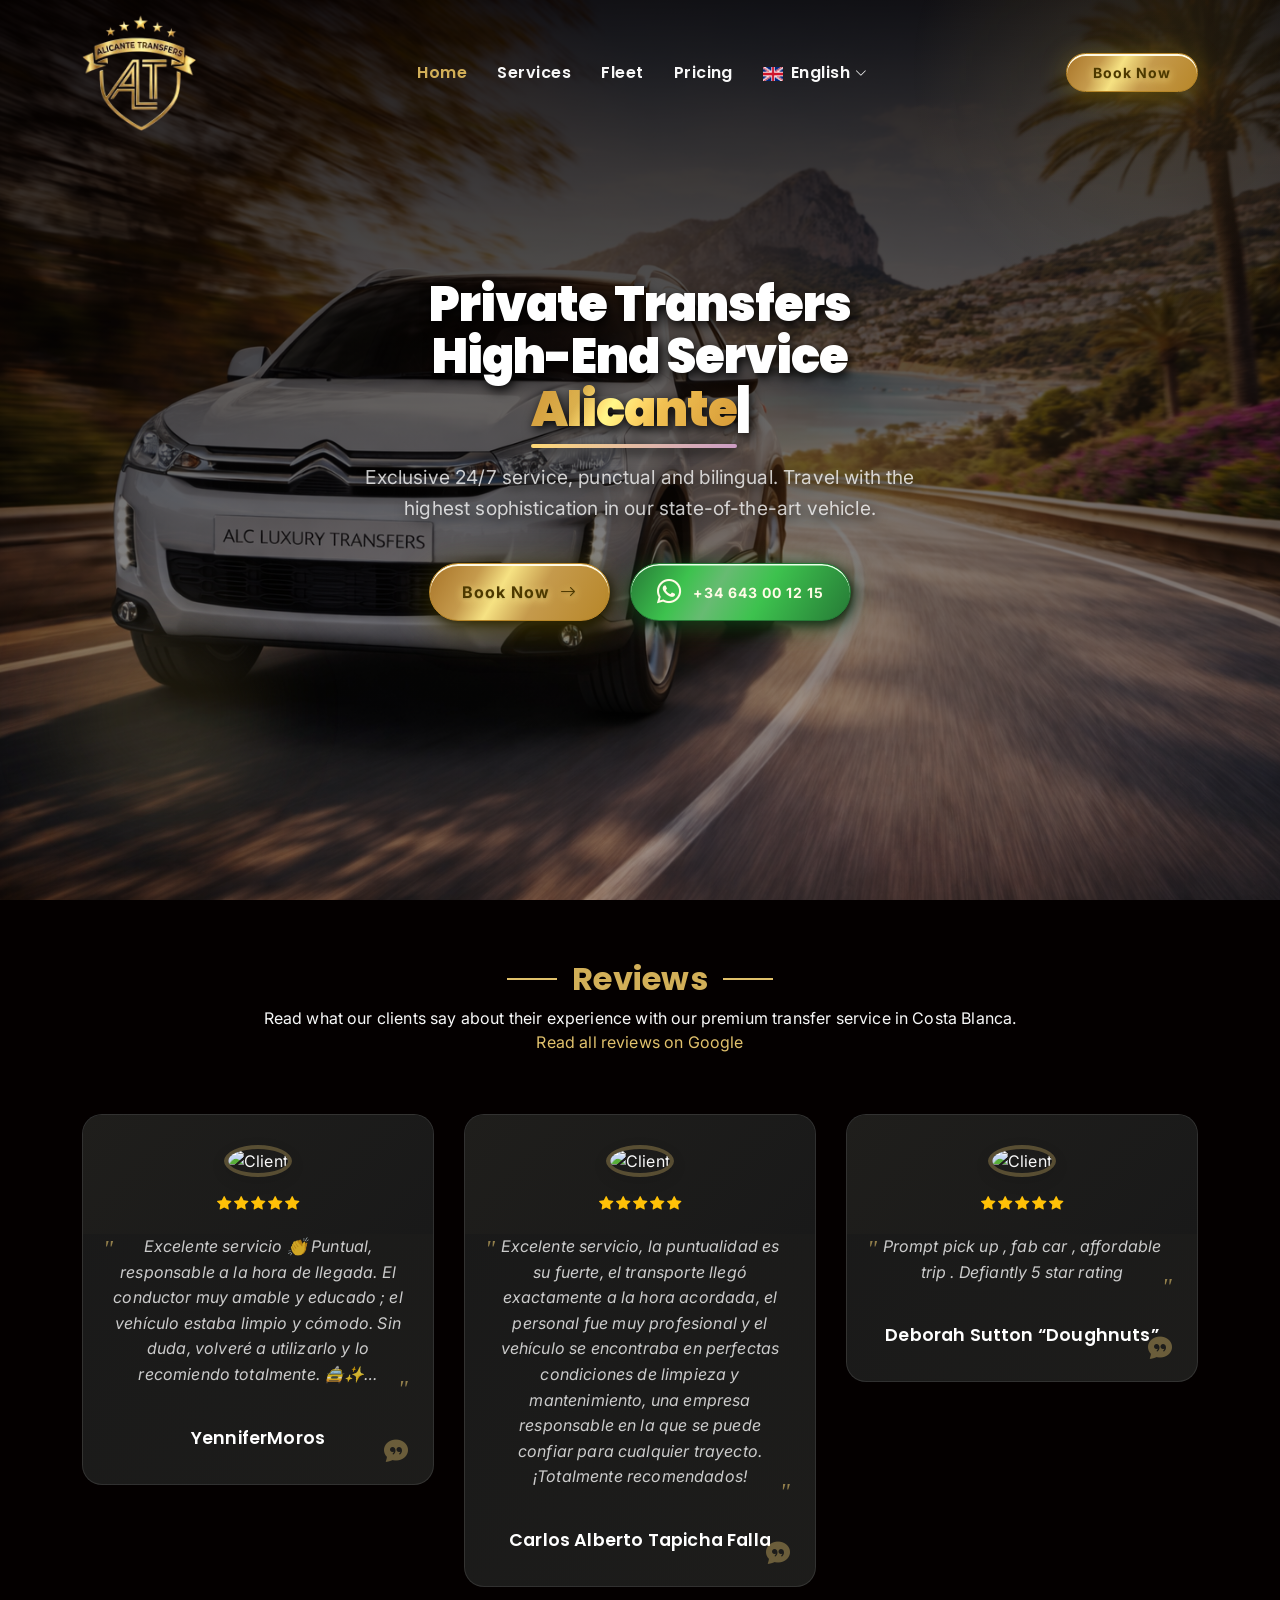
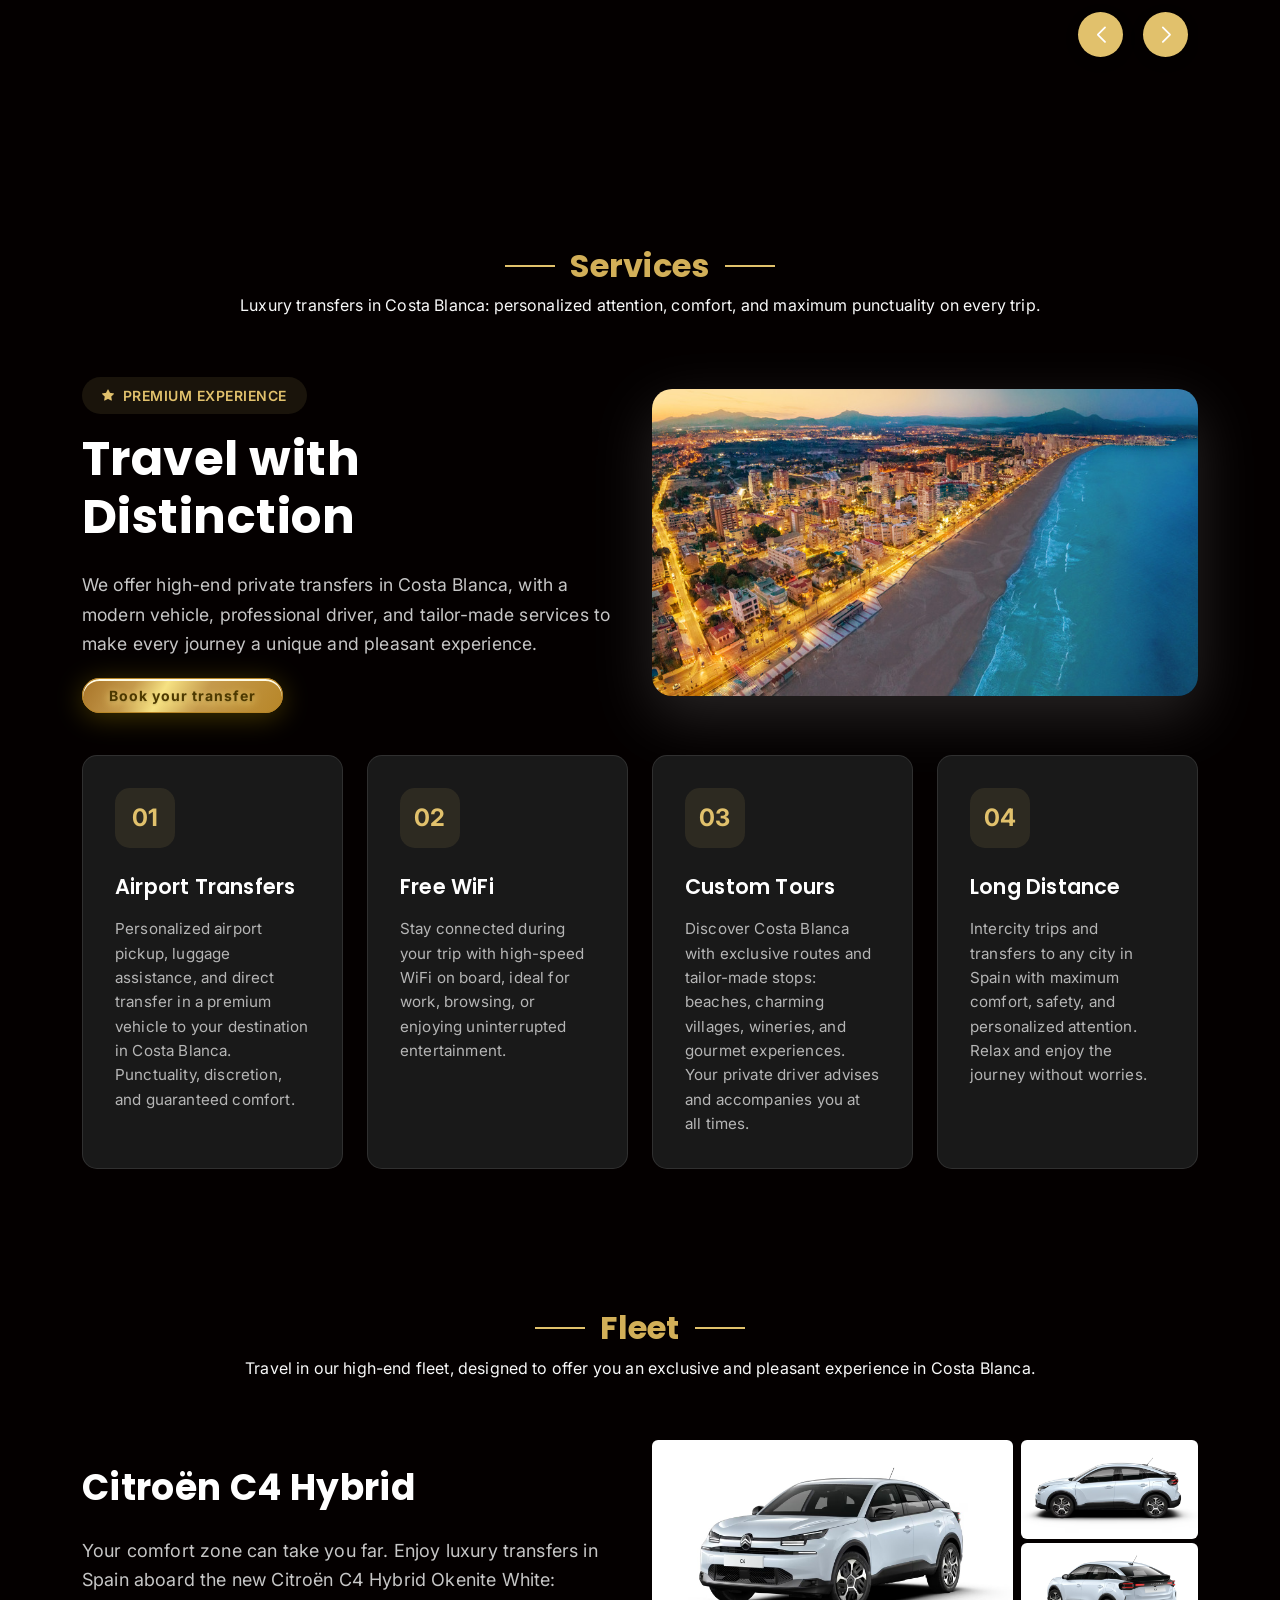
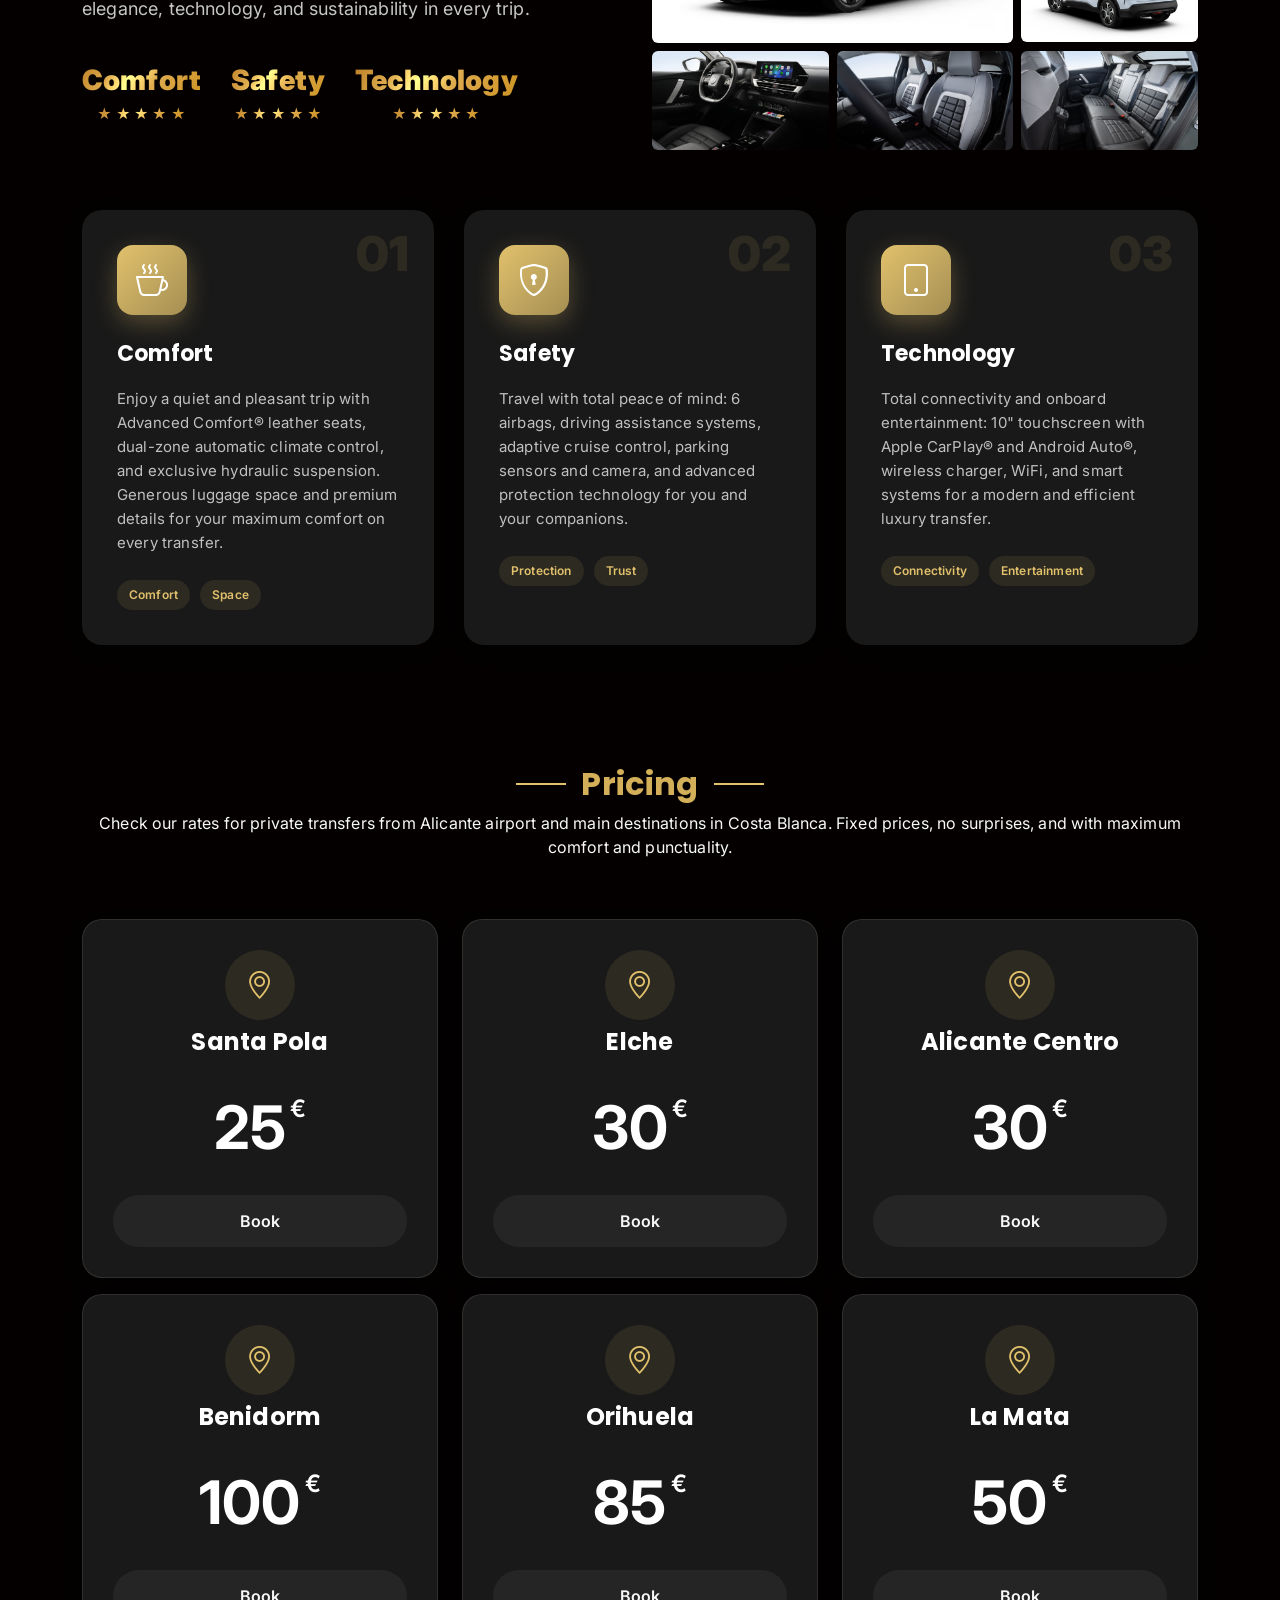
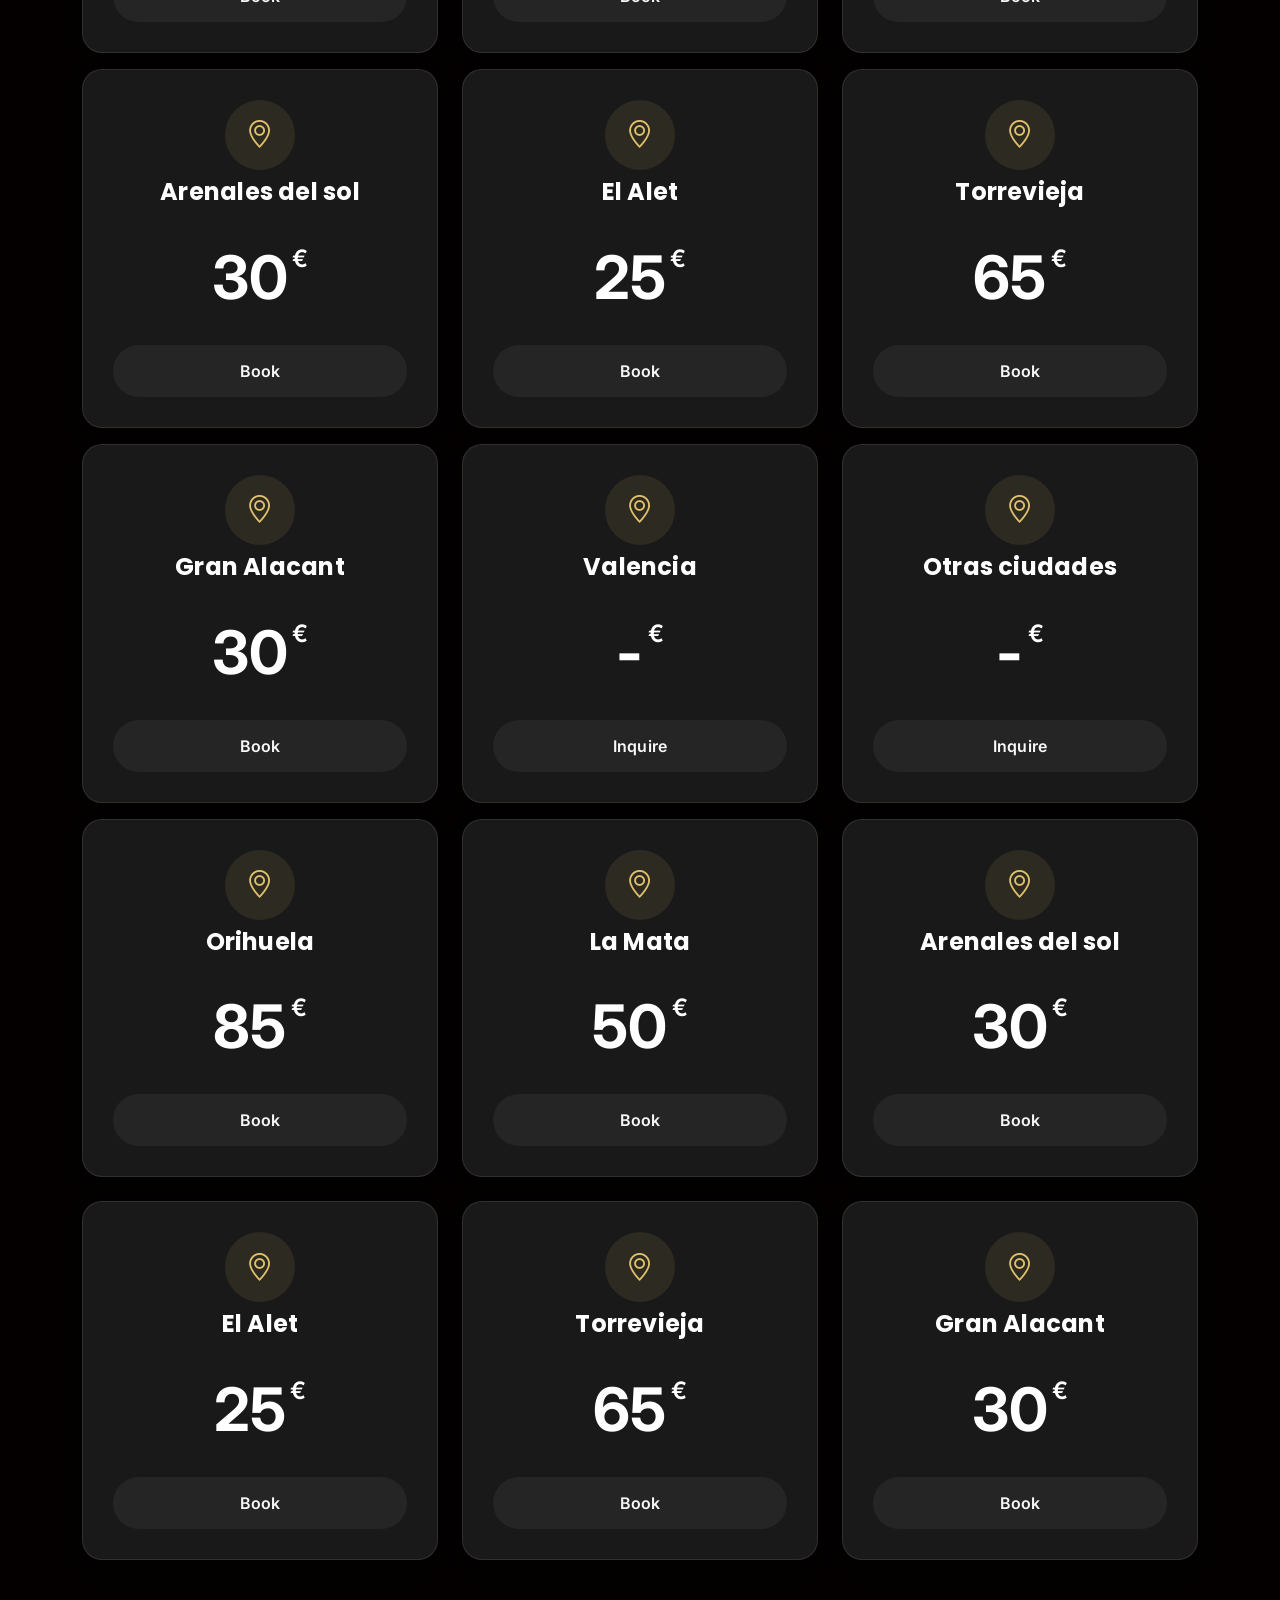
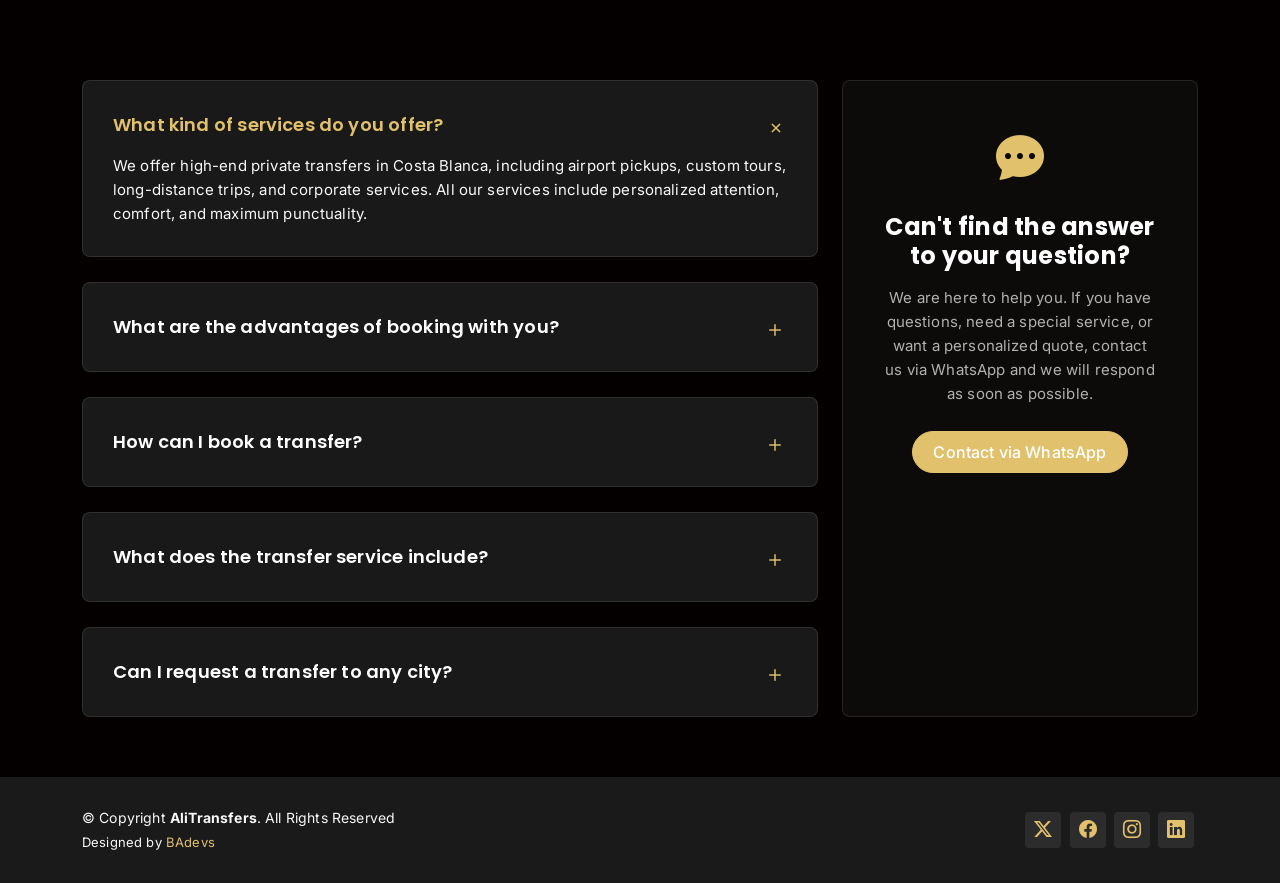
==== index.html @ 72fd7e41 "fix" ====
<!DOCTYPE html>
<html lang="en">

<head>
  <meta charset="utf-8">
  <meta content="width=device-width, initial-scale=1.0" name="viewport">
  <title>Private Transfers Costa Blanca | Alicante, Elche, Benidorm & Valencia | AliTransfers</title>
  <meta name="description" content="Private luxury transfers in Costa Blanca, Alicante, Elche, Benidorm & Valencia. Exclusive 24/7 service, professional driver, modern vehicle, personalized attention, punctuality and comfort. Book your premium transfer with AliTransfers.">

  <!-- Open Graph Meta Tags -->
  <meta property="og:title" content="Private Transfers Costa Blanca | Alicante, Elche, Benidorm & Valencia | AliTransfers">
  <meta property="og:description" content="Private luxury transfers in Costa Blanca, Alicante, Elche, Benidorm & Valencia. Exclusive 24/7 service, professional driver, modern vehicle, personalized attention, punctuality and comfort. Book your premium transfer with AliTransfers.">
  <meta property="og:type" content="website">
  <meta property="og:url" content="https://alitransfers.com/">
  <meta property="og:image" content="https://alitransfers.com/assets/img/misc/alicante-transfers5.png">
  <meta property="og:site_name" content="AliTransfers">
  <meta name="twitter:card" content="summary_large_image">
  <meta name="twitter:title" content="Private Transfers Costa Blanca | Alicante, Elche, Benidorm & Valencia | AliTransfers">
  <meta name="twitter:description" content="Private luxury transfers in Costa Blanca, Alicante, Elche, Benidorm & Valencia. Exclusive 24/7 service, professional driver, modern vehicle, personalized attention, punctuality and comfort. Book your premium transfer with AliTransfers.">
  <meta name="twitter:image" content="https://alitransfers.com/assets/img/misc/alicante-transfers5.png">

  <link rel="canonical" href="https://alitransfers.com/">
  <link rel="alternate" href="https://alitransfers.com/" hreflang="en">
  <link rel="alternate" href="https://alitransfers.com/es/" hreflang="es">
  <link rel="alternate" href="https://alitransfers.com/" hreflang="x-default">
  <meta name="robots" content="index, follow">
  <!-- Google Tag Manager -->

  <!-- LocalBusiness Structured Data -->
  <script type="application/ld+json">
  {
    "@context": "https://schema.org",
    "@type": "LocalBusiness",
    "name": "AliTransfers",
    "image": "https://alitransfers.com/assets/img/misc/alicante-transfers5.png",
    "@id": "https://alitransfers.com/",
    "url": "https://alitransfers.com/",
    "telephone": "+34 643 00 12 15",
    "address": {
      "@type": "PostalAddress",
      "addressLocality": "Alicante",
      "addressRegion": "Alicante",
      "addressCountry": "ES"
    },
    "areaServed": ["Alicante", "Elche", "Benidorm", "Valencia", "Santa Pola", "Costa Blanca"],
    "description": "Private luxury transfers in Costa Blanca, Alicante, Elche, Benidorm & Valencia. Exclusive 24/7 service, professional driver, modern vehicle, personalized attention, punctuality and comfort.",
    "priceRange": "€€",
    "contactPoint": {
      "@type": "ContactPoint",
      "telephone": "+34 643 00 12 15",
      "contactType": "customer service",
      "availableLanguage": ["English", "Spanish"]
    }
  }
  </script>
  <!-- Review/Testimonial Structured Data -->
  <script type="application/ld+json">
  {
    "@context": "https://schema.org",
    "@type": "Product",
    "name": "AliTransfers - Private Transfers Costa Blanca",
    "image": "https://alitransfers.com/assets/img/misc/alicante-transfers5.png",
    "aggregateRating": {
      "@type": "AggregateRating",
      "ratingValue": "5",
      "reviewCount": "5"
    },
    "review": [
      {
        "@type": "Review",
        "author": { "@type": "Person", "name": "YenniferMoros" },
        "reviewRating": { "@type": "Rating", "ratingValue": "5", "bestRating": "5" },
        "reviewBody": "Excellent service 👏 Punctual, responsible at the time of arrival. The driver was very kind and polite; the vehicle was clean and comfortable. I will definitely use it again and totally recommend it. 🚖✨…"
      },
      {
        "@type": "Review",
        "author": { "@type": "Person", "name": "Carlos Alberto Tapicha Falla" },
        "reviewRating": { "@type": "Rating", "ratingValue": "5", "bestRating": "5" },
        "reviewBody": "Excellent service, punctuality is their strength, the transport arrived exactly at the agreed time, the staff was very professional and the vehicle was in perfect condition, a responsible company you can trust for any journey. Totally recommended!"
      },
      {
        "@type": "Review",
        "author": { "@type": "Person", "name": "Deborah Sutton “Doughnuts”" },
        "reviewRating": { "@type": "Rating", "ratingValue": "5", "bestRating": "5" },
        "reviewBody": "Prompt pick up, fab car, affordable trip. Definitely 5 star rating."
      },
      {
        "@type": "Review",
        "author": { "@type": "Person", "name": "Micaela" },
        "reviewRating": { "@type": "Rating", "ratingValue": "5", "bestRating": "5" },
        "reviewBody": "I always call him for all my trips because he is a professional driver, punctual, safe, flexible, easy to book and has a new and always clean car."
      },
      {
        "@type": "Review",
        "author": { "@type": "Person", "name": "Carlos Enrique León Soto" },
        "reviewRating": { "@type": "Rating", "ratingValue": "5", "bestRating": "5" },
        "reviewBody": "Service is amazing, the drivers are very kind and they follow the traffic rules to the point. The vehicles are very nice, clean and modern."
      }
    ]
  }
  </script>
  <script>(function(w,d,s,l,i){w[l]=w[l]||[];w[l].push({'gtm.start':
  new Date().getTime(),event:'gtm.js'});var f=d.getElementsByTagName(s)[0],
  j=d.createElement(s),dl=l!='dataLayer'?'&l='+l:'';j.async=true;j.src=
  'https://www.googletagmanager.com/gtm.js?id='+i+dl;f.parentNode.insertBefore(j,f);
  })(window,document,'script','dataLayer','GTM-KZGMG6LC');</script>
  <!-- End Google Tag Manager -->

  <!-- Favicons -->
  <link href="assets/img/favicon.png" rel="icon">
  <link href="assets/img/apple-touch-icon.png" rel="apple-touch-icon">

  <!-- Fonts -->
  <link href="https://fonts.googleapis.com" rel="preconnect">
  <link href="https://fonts.gstatic.com" rel="preconnect" crossorigin>
  <link href="https://fonts.googleapis.com/css2?family=Inter:wght@400;700&family=Poppins:wght@500;700&display=swap" rel="stylesheet">

  <!-- Vendor CSS Files -->
  <link href="assets/vendor/bootstrap/css/bootstrap.min.css" rel="stylesheet">
  <link href="assets/vendor/bootstrap-icons/bootstrap-icons.css" rel="stylesheet">
  <link href="assets/vendor/aos/aos.css" rel="stylesheet">
  <link href="assets/vendor/glightbox/css/glightbox.min.css" rel="stylesheet">
  <link href="assets/vendor/swiper/swiper-bundle.min.css" rel="stylesheet">

  <!-- Main CSS File -->
  <link href="assets/css/main.css" rel="stylesheet">

  <!-- Icons -->
  <link rel="stylesheet" href="https://cdnjs.cloudflare.com/ajax/libs/font-awesome/6.0.0/css/all.min.css">

</head>

<body class="index-page" role="document">
  <!-- Google Tag Manager (noscript) -->
  <noscript><iframe src="https://www.googletagmanager.com/ns.html?id=GTM-KZGMG6LC"
  height="0" width="0" style="display:none;visibility:hidden"></iframe></noscript>
  <!-- End Google Tag Manager (noscript) -->

  <header id="header" class="header d-flex align-items-center fixed-top" role="banner">
    <div class="container position-relative d-flex align-items-center justify-content-between">

      <a href="." class="logo d-flex align-items-centme-auto me-xl-0">
        <img src="assets/img/misc/alicante-transfers5.png" alt="AliTransfers - Private Transfers Costa Blanca, Alicante, Elche, Benidorm, Valencia" loading="lazy">
      </a>

      <nav id="navmenu" class="navmenu" role="navigation" aria-label="Main menu">
        <ul>
          <li><a href="#hero" class="active">Home</a></li>
          <li><a href="#services">Services</a></li>
          <li><a href="#features">Fleet</a></li>
          <li><a href="#pricing">Pricing</a></li>
          <li class="dropdown lang-dropdown">
            <a href="#" id="selected-lang"><span class="lang-flag"><img src="assets/img/misc/flag-uk.png" alt="English" style="width:20px;height:14px;margin-right:8px;vertical-align:middle;"></span> <span class="lang-label">English</span> <i class="bi bi-chevron-down toggle-dropdown"></i></a>
            <ul>
              <li><a href="." class="lang-option active" data-lang="en" data-flag="assets/img/misc/flag-uk.png" data-label="English"><img src="assets/img/misc/flag-uk.png" alt="English" style="width:20px;height:14px;margin-right:8px;vertical-align:middle;"> English</a></li>
              <li><a href="/es/" class="lang-option" data-lang="es" data-flag="assets/img/misc/flag-es.png" data-label="Español"><img src="assets/img/misc/flag-es.png" alt="Español" style="width:20px;height:14px;margin-right:8px;vertical-align:middle;"> Español</a></li>
            </ul>
          </li>
        </ul>
        <i class="mobile-nav-toggle d-xl-none bi bi-list"></i>
      </nav>

      <a class="btn-getstarted" href="https://wa.me/+34643001215?text=Hello,%20I%20would%20like%20to%20book.">Book Now</a>

    </div>
  </header>

  <main class="main" role="main">
    <!-- Hero Section -->
    <section id="hero" class="hero section" aria-labelledby="hero-title">
      <div class="container">
        <div class="hero-wrapper">
          <div class="hero-main-content text-center">
            <h1 id="hero-title" class="hero-title" data-aos="zoom-in" data-aos-delay="200">
              Private Transfers<br>
              High-End Service<br>
              <span class="typed" data-typed-items="Alicante,Santa Pola,Elche,Benidorm,Valencia"></span>
            </h1>
            <p class="hero-description" data-aos="fade-up" data-aos-delay="300">
              Exclusive 24/7 service, punctual and bilingual. Travel with the highest sophistication in our state-of-the-art vehicle.
            </p>
            <div class="hero-actions" data-aos="fade-up" data-aos-delay="400">
              <a href="https://wa.me/+34643001215?text=Hello,%20I%20would%20like%20to%20book." class="action-btn primary">
                <span>Book Now</span>
                <i class="bi bi-arrow-right"></i>
              </a>
                <a class="action-btn secondary wp" href="https://wa.me/+34643001215?text=Hello,%20I%20would%20like%20to%20book."
                 itemscope itemtype="https://schema.org/ContactPoint" itemprop="contactPoint">
                  <i class="fab fa-whatsapp fa-2x"></i>
                  <span itemprop="telephone">+34 643 00 12 15</span>
                  <meta itemprop="contactType" content="customer service">
                  <meta itemprop="availableLanguage" content="English">
                </a>
            </div>
          </div>
        </div>
      </div>
    </section><!-- /Hero Section -->

    <!-- Testimonials Section -->
    <section id="testimonials" class="testimonials section" aria-labelledby="testimonials-title">

      <!-- Section Title -->
      <div class="container section-title" data-aos="fade-up">
        <h2 id="testimonials-title">Reviews</h2>
        <p>Read what our clients say about their experience with our premium transfer service in Costa Blanca.</p>
        <p><a href="https://www.google.com/maps/place/ALIcante+TRANSFERS!/@38.1968574,-0.5640662,17.25z/data=!4m14!1m5!8m4!1e1!2s102187896472333860651!3m1!1e1!3m7!1s0xd624d9bdac49023:0x2ca1e782d1ad9293!8m2!3d38.1965614!4d-0.5612438!9m1!1b1!16s%2Fg%2F11nbyw3ntl?hl=en&entry=ttu&g_ep=EgoyMDI2MDQwOC4wIKXMDSoASAFQAw%3D%3D" target="_blank" rel="noopener">Read all reviews on Google</a></p>
      </div><!-- End Section Title -->

      <div class="container" data-aos="fade-up" data-aos-delay="100">

        <div class="testimonial-slider swiper init-swiper">
          <script type="application/json" class="swiper-config">
            {
              "loop": true,
              "speed": 600,
              "autoplay": {
                "delay": 4000
              },
              "slidesPerView": 1,
              "spaceBetween": 30,
              "navigation": {
                "nextEl": ".swiper-button-next",
                "prevEl": ".swiper-button-prev"
              },
              "breakpoints": {
                "768": {
                  "slidesPerView": 2
                },
                "1200": {
                  "slidesPerView": 3
                }
              }
            }
          </script>

          <div class="swiper-wrapper">

            <!-- Testimonial Slide 1 -->
            <div class="swiper-slide">
              <div class="testimonial-item" data-aos="zoom-in" data-aos-delay="200">
                <div class="testimonial-header">
                  <img src="https://lh3.googleusercontent.com/a-/ALV-UjV5kBj1W375rYeSC1_hzyzmMLvi3tV65BuY8KFxmoqtmW4D58w=w80-h80-p-rp-mo-br100" alt="Client" class="img-fluid" loading="lazy">
                  <div class="rating">
                    <i class="bi bi-star-fill"></i>
                    <i class="bi bi-star-fill"></i>
                    <i class="bi bi-star-fill"></i>
                    <i class="bi bi-star-fill"></i>
                    <i class="bi bi-star-fill"></i>
                  </div>
                </div>
                <div class="testimonial-body">
                  <p>Excelente servicio 👏 Puntual, responsable a la hora de llegada. El conductor muy amable y educado ; el vehículo estaba limpio y cómodo. Sin duda, volveré a utilizarlo y lo recomiendo totalmente. 🚖✨…</p>
                </div>
                <div class="testimonial-footer">
                  <h5>YenniferMoros</h5>
                  <div class="quote-icon">
                    <i class="bi bi-chat-quote-fill"></i>
                  </div>
                </div>
              </div>
            </div><!-- End Testimonial Slide -->

            <!-- Testimonial Slide 2 -->
            <div class="swiper-slide">
              <div class="testimonial-item" data-aos="zoom-in" data-aos-delay="300">
                <div class="testimonial-header">
                  <img src="https://lh3.googleusercontent.com/a-/ALV-UjXCoz-GCzJHlQ7ywdPS2C7wkZFzQDrdxnoDCm4kXQLdtD24iCSmtw=w80-h80-p-rp-mo-ba2-br100" alt="Client" class="img-fluid" loading="lazy">
                  <div class="rating">
                    <i class="bi bi-star-fill"></i>
                    <i class="bi bi-star-fill"></i>
                    <i class="bi bi-star-fill"></i>
                    <i class="bi bi-star-fill"></i>
                    <i class="bi bi-star-fill"></i>
                  </div>
                </div>
                <div class="testimonial-body">
                  <p>Excelente servicio, la puntualidad es su fuerte, el transporte llegó exactamente a la hora acordada, el personal fue muy profesional y el vehículo se encontraba en perfectas condiciones de limpieza y mantenimiento, una empresa responsable en la que se puede confiar para cualquier trayecto. ¡Totalmente recomendados!</p>
                </div>
                <div class="testimonial-footer">
                  <h5>Carlos Alberto Tapicha Falla</h5>
                  <div class="quote-icon">
                    <i class="bi bi-chat-quote-fill"></i>
                  </div>
                </div>
              </div>
            </div><!-- End Testimonial Slide -->

            <!-- Testimonial Slide 3 -->
            <div class="swiper-slide">
              <div class="testimonial-item" data-aos="zoom-in" data-aos-delay="400">
                <div class="testimonial-header">
                  <img src="https://lh3.googleusercontent.com/a-/ALV-UjVdKFH2kgsf0NaDqwcmehLueVzdwGZlN4vAPbHE3PKw7vNoFAtt=w80-h80-p-rp-mo-ba3-br100" alt="Client" class="img-fluid" loading="lazy">
                  <div class="rating">
                    <i class="bi bi-star-fill"></i>
                    <i class="bi bi-star-fill"></i>
                    <i class="bi bi-star-fill"></i>
                    <i class="bi bi-star-fill"></i>
                    <i class="bi bi-star-fill"></i>
                  </div>
                </div>
                <div class="testimonial-body">
                  <p>Prompt pick up , fab car , affordable trip . Defiantly 5 star rating</p>
                </div>
                <div class="testimonial-footer">
                  <h5>Deborah Sutton “Doughnuts”</h5>
                  <div class="quote-icon">
                    <i class="bi bi-chat-quote-fill"></i>
                  </div>
                </div>
              </div>
            </div><!-- End Testimonial Slide -->

            <!-- Testimonial Slide 4 -->
            <div class="swiper-slide">
              <div class="testimonial-item" data-aos="zoom-in" data-aos-delay="500">
                <div class="testimonial-header">
                  <img src="https://lh3.googleusercontent.com/a-/ALV-UjUpVuB1SuBLTWYRs-y188Td-7-vCqM2Vch4UKNP0Wo3QCEJscJr=w80-h80-p-rp-mo-br100" alt="Client" class="img-fluid" loading="lazy">
                  <div class="rating">
                    <i class="bi bi-star-fill"></i>
                    <i class="bi bi-star-fill"></i>
                    <i class="bi bi-star-fill"></i>
                    <i class="bi bi-star-fill"></i>
                    <i class="bi bi-star-fill"></i>
                  </div>
                </div>
                <div class="testimonial-body">
                  <p>I always call him for all my trips because he is a professional driver, punctual,safe, flexible , easy to book and has new and always clean car.</p>
                </div>
                <div class="testimonial-footer">
                  <h5>Micaela</h5>
                  <div class="quote-icon">
                    <i class="bi bi-chat-quote-fill"></i>
                  </div>
                </div>
              </div>
            </div><!-- End Testimonial Slide -->

            <!-- Testimonial Slide 5 -->
            <div class="swiper-slide">
              <div class="testimonial-item" data-aos="zoom-in" data-aos-delay="600">
                <div class="testimonial-header">
                  <img src="https://lh3.googleusercontent.com/a-/ALV-UjXJnoDAIquDI0rSUm8yWtnz62yjoRfg_jvpu8sb4prkaY2V4T3GFg=w80-h80-p-rp-mo-br100" alt="Client" class="img-fluid" loading="lazy">
                  <div class="rating">
                    <i class="bi bi-star-fill"></i>
                    <i class="bi bi-star-fill"></i>
                    <i class="bi bi-star-fill"></i>
                    <i class="bi bi-star-fill"></i>
                    <i class="bi bi-star-fill"></i>
                  </div>
                </div>
                <div class="testimonial-body">
                  <p>Service is amazing, the drivers are very kind and they follow the traffic rules to the point. The vehicles are very nice, clean and modern</p>
                </div>
                <div class="testimonial-footer">
                  <h5>Carlos Enrique León Soto</h5>
                  <div class="quote-icon">
                    <i class="bi bi-chat-quote-fill"></i>
                  </div>
                </div>
              </div>
            </div><!-- End Testimonial Slide -->

          </div>

          <div class="swiper-navigation">
            <div class="swiper-button-prev"></div>
            <div class="swiper-button-next"></div>
          </div>

        </div>

      </div>

    </section><!-- /Testimonials Section -->

    <!-- Services Section -->
    <section id="services" class="services section" aria-labelledby="services-title">
      <div class="container section-title" data-aos="fade-up">
        <h2 id="services-title">Services</h2>
        <p>Luxury transfers in Costa Blanca: personalized attention, comfort, and maximum punctuality on every trip.</p>
      </div><!-- End Section Title -->
      <div class="container" data-aos="fade-up" data-aos-delay="100">
        <div class="row align-items-center">
          <div class="col-lg-6">
            <div class="intro-content" data-aos="fade-right" data-aos-delay="100">
              <div class="section-badge mb-3" data-aos="zoom-in" data-aos-delay="50">
                <i class="bi bi-star-fill"></i>
                <span>PREMIUM EXPERIENCE</span>
              </div>
              <h2 class="section-heading mb-4">Travel with Distinction</h2>
              <p class="section-description mb-4">We offer high-end private transfers in Costa Blanca, with a modern vehicle, professional driver, and tailor-made services to make every journey a unique and pleasant experience.</p>
              <a href="https://wa.me/+34643001215?text=Hello,%20I%20would%20like%20to%20book." class="btn-getstarted" data-aos="fade-right" data-aos-delay="200">
                Book your transfer
              </a>
            </div>
          </div>
          <div class="col-lg-6">
            <div class="hero-visual" data-aos="fade-left" data-aos-delay="150">
              <img src="assets/img/misc/costablanca.jpg" alt="Costa Blanca luxury transfer service vehicle" class="img-fluid" loading="lazy">
            </div>
          </div>
        </div>
        <div class="services-grid mt-5">
          <div class="row g-4">
            <div class="col-lg-3 col-md-6" data-aos="fade-up" data-aos-delay="100">
              <div class="service-card">
                <div class="card-number">
                  <span>01</span>
                </div>
                <div class="card-content">
                  <h5 class="service-title">
                    <a href="#">Airport Transfers</a>
                  </h5>
                  <p class="service-description">Personalized airport pickup, luggage assistance, and direct transfer in a premium vehicle to your destination in Costa Blanca. Punctuality, discretion, and guaranteed comfort.</p>
                </div>
              </div>
            </div><!-- End Service Card -->
            <div class="col-lg-3 col-md-6" data-aos="fade-up" data-aos-delay="200">
              <div class="service-card">
                <div class="card-number">
                  <span>02</span>
                </div>
                <div class="card-content">
                  <h5 class="service-title">
                    <a href="#">Free WiFi</a>
                  </h5>
                  <p class="service-description">Stay connected during your trip with high-speed WiFi on board, ideal for work, browsing, or enjoying uninterrupted entertainment.</p>
                </div>
              </div>
            </div><!-- End Service Card -->
            <div class="col-lg-3 col-md-6" data-aos="fade-up" data-aos-delay="300">
              <div class="service-card">
                <div class="card-number">
                  <span>03</span>
                </div>
                <div class="card-content">
                  <h5 class="service-title">
                    <a href="#">Custom Tours</a>
                  </h5>
                  <p class="service-description">Discover Costa Blanca with exclusive routes and tailor-made stops: beaches, charming villages, wineries, and gourmet experiences. Your private driver advises and accompanies you at all times.</p>
                </div>
              </div>
            </div><!-- End Service Card -->
            <div class="col-lg-3 col-md-6" data-aos="fade-up" data-aos-delay="100">
              <div class="service-card">
                <div class="card-number">
                  <span>04</span>
                </div>
                <div class="card-content">
                  <h5 class="service-title">
                    <a href="#">Long Distance</a>
                  </h5>
                  <p class="service-description">Intercity trips and transfers to any city in Spain with maximum comfort, safety, and personalized attention. Relax and enjoy the journey without worries.</p>
                </div>
              </div>
            </div><!-- End Service Card -->
          </div>
        </div>
      </div>
    </section><!-- /Services Section -->

    <!-- Features Section -->
    <section id="features" class="features section" aria-labelledby="features-title">
      <div class="container section-title" data-aos="fade-up">
        <h2 id="features-title">Fleet</h2>
        <p>Travel in our high-end fleet, designed to offer you an exclusive and pleasant experience in Costa Blanca.</p>
      </div><!-- End Section Title -->
      <div class="container" data-aos="fade-up" data-aos-delay="100">
        <div class="row align-items-center mb-5">
          <div class="col-lg-6" data-aos="fade-right" data-aos-delay="150">
            <div class="intro-content">
              <h2>Citroën C4 Hybrid</h2>
              <p>Your comfort zone can take you far. Enjoy luxury transfers in Spain aboard the new Citroën C4 Hybrid Okenite White: elegance, technology, and sustainability in every trip.</p>
              <div class="feature-stats">
                <div class="stat-item">
                  <span class="stat-number">Comfort</span>
                  <span class="stat-label">★ ★ ★ ★ ★</span>
                </div>
                <div class="stat-item">
                  <span class="stat-number">Safety</span>
                  <span class="stat-label">★ ★ ★ ★ ★</span>
                </div>
                <div class="stat-item">
                  <span class="stat-number">Technology</span>
                  <span class="stat-label">★ ★ ★ ★ ★</span>
                </div>
              </div>
            </div>
          </div>
          <div class="col-lg-6" data-aos="fade-left" data-aos-delay="200">
            <div class="gallery-grid row g-2">
              <div class="col-6 col-md-8">
                <a href="assets/img/misc/alicante-transfers-alitransfers.jpg" class="glightbox" data-gallery="fleet-gallery">
                  <img src="assets/img/misc/alicante-transfers-alitransfers.jpg" alt="Citroën C4 Hybrid interior" class="img-fluid rounded" loading="lazy">
                </a>
              </div>
              <div class="col-6 col-md-4 d-flex flex-column">
                <a href="assets/img/misc/alicante-taxi-transfers.jpg" class="glightbox mb-md-0" data-gallery="fleet-gallery">
                  <img src="assets/img/misc/alicante-taxi-transfers.jpg" alt="AliTransfers fleet - Citroën C4 Hybrid luxury vehicle" class="img-fluid rounded" loading="lazy">
                </a>
                <a href="assets/img/misc/alicante-luxury-transfers.jpg" class="glightbox d-none d-md-block pt-1" data-gallery="fleet-gallery">
                  <img src="assets/img/misc/alicante-luxury-transfers.jpg" alt="Citroën C4 Hybrid rear view" class="img-fluid rounded" loading="lazy">
                </a>
              </div>
              <!-- Imagen secundaria en móvil, fuera de la columna, sin glightbox ni data-gallery para evitar duplicado en la galería -->
              <div class="col-6 d-md-none">
                <a href="assets/img/misc/alicante-luxury-transfers.jpg" class="pt-1">
                  <img src="assets/img/misc/alicante-luxury-transfers.jpg" alt="Citroën C4 Hybrid rear view" class="img-fluid rounded" loading="lazy">
                </a>
              </div>
              <div class="col-6 col-md-4">
                <a href="assets/img/misc/alitransfers-private-transfers-vip.png" class="glightbox" data-gallery="fleet-gallery">
                  <img src="assets/img/misc/alitransfers-private-transfers-vip.png" alt="AliTransfers Private Transfers VIP" class="img-fluid rounded" loading="lazy">
                </a>
              </div>
              <div class="col-6 col-md-4">
                <a href="assets/img/misc/alitrnsfers-airport-luxury-transfers.png" class="glightbox" data-gallery="fleet-gallery">
                  <img src="assets/img/misc/alitrnsfers-airport-luxury-transfers.png" alt="AliTransfers Airport Luxury Transfers" class="img-fluid rounded" loading="lazy">
                </a>
              </div>
              <div class="col-6 col-md-4">
                <a href="assets/img/misc/alc-airport-transfers.png" class="glightbox" data-gallery="fleet-gallery">
                  <img src="assets/img/misc/alc-airport-transfers.png" alt="Citroën C4 Hybrid front view" class="img-fluid rounded" loading="lazy">
                </a>
              </div>
            </div>
          </div>
        </div>
        <div class="features-grid">
          <div class="feature-item" data-aos="flip-up" data-aos-delay="250">
            <div class="feature-number">01</div>
            <div class="feature-content">
              <div class="feature-icon">
                <i class="bi bi-cup-hot"></i>
              </div>
              <h4>Comfort</h4>
              <p>Enjoy a quiet and pleasant trip with Advanced Comfort® leather seats, dual-zone automatic climate control, and exclusive hydraulic suspension. Generous luggage space and premium details for your maximum comfort on every transfer.</p>
              <div class="feature-tags">
                <span class="tag">Comfort</span>
                <span class="tag">Space</span>
              </div>
            </div>
          </div>
          <div class="feature-item" data-aos="flip-up" data-aos-delay="300">
            <div class="feature-number">02</div>
            <div class="feature-content">
              <div class="feature-icon">
                <i class="bi bi-shield-lock"></i>
              </div>
              <h4>Safety</h4>
              <p>Travel with total peace of mind: 6 airbags, driving assistance systems, adaptive cruise control, parking sensors and camera, and advanced protection technology for you and your companions.</p>
              <div class="feature-tags">
                <span class="tag">Protection</span>
                <span class="tag">Trust</span>
              </div>
            </div>
          </div>
          <div class="feature-item" data-aos="flip-up" data-aos-delay="350">
            <div class="feature-number">03</div>
            <div class="feature-content">
              <div class="feature-icon">
                <i class="bi bi-tablet"></i>
              </div>
              <h4>Technology</h4>
              <p>Total connectivity and onboard entertainment: 10" touchscreen with Apple CarPlay® and Android Auto®, wireless charger, WiFi, and smart systems for a modern and efficient luxury transfer.</p>
              <div class="feature-tags">
                <span class="tag">Connectivity</span>
                <span class="tag">Entertainment</span>
              </div>
            </div>
          </div>
        </div>
      </div>
    </section><!-- /Features Section -->

    <!-- Pricing Section -->
    <section id="pricing" class="pricing section" aria-labelledby="pricing-title">
      <div class="container section-title" data-aos="fade-up">
        <h2 id="pricing-title">Pricing</h2>
        <p>Check our rates for private transfers from Alicante airport and main destinations in Costa Blanca. Fixed prices, no surprises, and with maximum comfort and punctuality.</p>
      </div><!-- End Section Title -->
      <div class="container" data-aos="fade-up" data-aos-delay="100">
        <div class="row gy-4 mb-3">
          <div class="col-lg-4 col-md-4">
            <div class="pricing-card h-100">
              <div class="plan-header text-center">
                <div class="plan-icon mb-2">
                  <i class="bi bi-geo-alt"></i>
                </div>
                <h3>Santa Pola</h3>
              </div>
              <div class="plan-pricing text-center">
                <div class="price">
                  <span class="amount">25</span>
                  <span class="currency">€</span>
                </div>
              </div>
              <div class="plan-cta text-center mt-2">
                <a href="https://wa.me/+34643001215?text=Hello,%20I%20would%20like%20to%20book." class="btn-plan">Book</a>
              </div>
            </div>
          </div>
          <div class="col-lg-4 col-md-4">
            <div class="pricing-card h-100">
              <div class="plan-header text-center">
                <div class="plan-icon mb-2">
                  <i class="bi bi-geo-alt"></i>
                </div>
                <h3>Elche</h3>
              </div>
              <div class="plan-pricing text-center">
                <div class="price">
                  <span class="amount">30</span>
                  <span class="currency">€</span>
                </div>
              </div>
              <div class="plan-cta text-center mt-2">
                <a href="https://wa.me/+34643001215?text=Hello,%20I%20would%20like%20to%20book." class="btn-plan">Book</a>
              </div>
            </div>
          </div>
          <div class="col-lg-4 col-md-4">
            <div class="pricing-card h-100">
              <div class="plan-header text-center">
                <div class="plan-icon mb-2">
                  <i class="bi bi-geo-alt"></i>
                </div>
                <h3>Alicante Centro</h3>
              </div>
              <div class="plan-pricing text-center">
                <div class="price">
                  <span class="amount">30</span>
                  <span class="currency">€</span>
                </div>
              </div>
              <div class="plan-cta text-center mt-2">
                <a href="https://wa.me/+34643001215?text=Hello,%20I%20would%20like%20to%20book." class="btn-plan">Book</a>
              </div>
            </div>
          </div>
        </div>
        <div class="row gy-4 mb-3">
          <div class="col-lg-4 col-md-4">
            <div class="pricing-card h-100">
              <div class="plan-header text-center">
                <div class="plan-icon mb-2">
                  <i class="bi bi-geo-alt"></i>
                </div>
                <h3>Benidorm</h3>
              </div>
              <div class="plan-pricing text-center">
                <div class="price">
                  <span class="amount">100</span>
                  <span class="currency">€</span>
                </div>
              </div>
              <div class="plan-cta text-center mt-2">
                <a href="https://wa.me/+34643001215?text=Hello,%20I%20would%20like%20to%20book." class="btn-plan">Book</a>
              </div>
            </div>
          </div>
          <div class="col-lg-4 col-md-4">
            <div class="pricing-card h-100">
              <div class="plan-header text-center">
                <div class="plan-icon mb-2">
                  <i class="bi bi-geo-alt"></i>
                </div>
                <h3>Orihuela</h3>
              </div>
              <div class="plan-pricing text-center">
                <div class="price">
                  <span class="amount">85</span>
                  <span class="currency">€</span>
                </div>
              </div>
              <div class="plan-cta text-center mt-2">
                <a href="https://wa.me/+34643001215?text=Hello,%20I%20would%20like%20to%20book." class="btn-plan">Book</a>
              </div>
            </div>
          </div>
          <div class="col-lg-4 col-md-4">
            <div class="pricing-card h-100">
              <div class="plan-header text-center">
                <div class="plan-icon mb-2">
                  <i class="bi bi-geo-alt"></i>
                </div>
                <h3>La Mata</h3>
              </div>
              <div class="plan-pricing text-center">
                <div class="price">
                  <span class="amount">50</span>
                  <span class="currency">€</span>
                </div>
              </div>
              <div class="plan-cta text-center mt-2">
                <a href="https://wa.me/+34643001215?text=Hello,%20I%20would%20like%20to%20book." class="btn-plan">Book</a>
              </div>
            </div>
          </div>
        </div>
        <div class="row gy-4 mb-3">
          <div class="col-lg-4 col-md-4">
            <div class="pricing-card h-100">
              <div class="plan-header text-center">
                <div class="plan-icon mb-2">
                  <i class="bi bi-geo-alt"></i>
                </div>
                <h3>Arenales del sol</h3>
              </div>
              <div class="plan-pricing text-center">
                <div class="price">
                  <span class="amount">30</span>
                  <span class="currency">€</span>
                </div>
              </div>
              <div class="plan-cta text-center mt-2">
                <a href="https://wa.me/+34643001215?text=Hello,%20I%20would%20like%20to%20book." class="btn-plan">Book</a>
              </div>
            </div>
          </div>
          <div class="col-lg-4 col-md-4">
            <div class="pricing-card h-100">
              <div class="plan-header text-center">
                <div class="plan-icon mb-2">
                  <i class="bi bi-geo-alt"></i>
                </div>
                <h3>El Alet</h3>
              </div>
              <div class="plan-pricing text-center">
                <div class="price">
                  <span class="amount">25</span>
                  <span class="currency">€</span>
                </div>
              </div>
              <div class="plan-cta text-center mt-2">
                <a href="https://wa.me/+34643001215?text=Hello,%20I%20would%20like%20to%20book." class="btn-plan">Book</a>
              </div>
            </div>
          </div>
          <div class="col-lg-4 col-md-4">
            <div class="pricing-card h-100">
              <div class="plan-header text-center">
                <div class="plan-icon mb-2">
                  <i class="bi bi-geo-alt"></i>
                </div>
                <h3>Torrevieja</h3>
              </div>
              <div class="plan-pricing text-center">
                <div class="price">
                  <span class="amount">65</span>
                  <span class="currency">€</span>
                </div>
              </div>
              <div class="plan-cta text-center mt-2">
                <a href="https://wa.me/+34643001215?text=Hello,%20I%20would%20like%20to%20book." class="btn-plan">Book</a>
              </div>
            </div>
          </div>
        </div>
        <div class="row gy-4 mb-3">
          <div class="col-lg-4 col-md-4">
            <div class="pricing-card h-100">
              <div class="plan-header text-center">
                <div class="plan-icon mb-2">
                  <i class="bi bi-geo-alt"></i>
                </div>
                <h3>Gran Alacant</h3>
              </div>
              <div class="plan-pricing text-center">
                <div class="price">
                  <span class="amount">30</span>
                  <span class="currency">€</span>
                </div>
              </div>
              <div class="plan-cta text-center mt-2">
                <a href="https://wa.me/+34643001215?text=Hello,%20I%20would%20like%20to%20book." class="btn-plan">Book</a>
              </div>
            </div>
          </div>
          <div class="col-lg-4 col-md-4">
            <div class="pricing-card h-100">
              <div class="plan-header text-center">
                <div class="plan-icon mb-2">
                  <i class="bi bi-geo-alt"></i>
                </div>
                <h3>Valencia</h3>
              </div>
              <div class="plan-pricing text-center">
                <div class="price">
                  <span class="amount">-</span>
                  <span class="currency">€</span>
                </div>
              </div>
              <div class="plan-cta text-center mt-2">
                <a href="https://wa.me/+34643001215?text=Hello,%20I%20would%20like%20to%20inquire%20about%20the%20price%20for%20Valencia." class="btn-plan">Inquire</a>
              </div>
            </div>
          </div>
          <div class="col-lg-4 col-md-4">
            <div class="pricing-card h-100">
              <div class="plan-header text-center">
                <div class="plan-icon mb-2">
                  <i class="bi bi-geo-alt"></i>
                </div>
                <h3>Otras ciudades</h3>
              </div>
              <div class="plan-pricing text-center">
                <div class="price">
                  <span class="amount">-</span>
                  <span class="currency">€</span>
                </div>
              </div>
              <div class="plan-cta text-center mt-2">
                <a href="https://wa.me/+34643001215?text=Hello,%20I%20would%20like%20to%20inquire%20about%20the%20price%20for%20other%20cities." class="btn-plan">Inquire</a>
              </div>
            </div>
          </div>
        </div>
        <div class="row gy-4">
          <div class="col-lg-4 col-md-4">
            <div class="pricing-card h-100">
              <div class="plan-header text-center">
                <div class="plan-icon mb-2">
                  <i class="bi bi-geo-alt"></i>
                </div>
                <h3>Orihuela</h3>
              </div>
              <div class="plan-pricing text-center">
                <div class="price">
                  <span class="amount">85</span>
                  <span class="currency">€</span>
                </div>
              </div>
              <div class="plan-cta text-center mt-2">
                <a href="https://wa.me/+34643001215?text=Hello,%20I%20would%20like%20to%20book." class="btn-plan">Book</a>
              </div>
            </div>
          </div>
          <div class="col-lg-4 col-md-4">
            <div class="pricing-card h-100">
              <div class="plan-header text-center">
                <div class="plan-icon mb-2">
                  <i class="bi bi-geo-alt"></i>
                </div>
                <h3>La Mata</h3>
              </div>
              <div class="plan-pricing text-center">
                <div class="price">
                  <span class="amount">50</span>
                  <span class="currency">€</span>
                </div>
              </div>
              <div class="plan-cta text-center mt-2">
                <a href="https://wa.me/+34643001215?text=Hello,%20I%20would%20like%20to%20book." class="btn-plan">Book</a>
              </div>
            </div>
          </div>
          <div class="col-lg-4 col-md-4">
            <div class="pricing-card h-100">
              <div class="plan-header text-center">
                <div class="plan-icon mb-2">
                  <i class="bi bi-geo-alt"></i>
                </div>
                <h3>Arenales del sol</h3>
              </div>
              <div class="plan-pricing text-center">
                <div class="price">
                  <span class="amount">30</span>
                  <span class="currency">€</span>
                </div>
              </div>
              <div class="plan-cta text-center mt-2">
                <a href="https://wa.me/+34643001215?text=Hello,%20I%20would%20like%20to%20book." class="btn-plan">Book</a>
              </div>
            </div>
          </div>
          <div class="col-lg-4 col-md-4">
            <div class="pricing-card h-100">
              <div class="plan-header text-center">
                <div class="plan-icon mb-2">
                  <i class="bi bi-geo-alt"></i>
                </div>
                <h3>El Alet</h3>
              </div>
              <div class="plan-pricing text-center">
                <div class="price">
                  <span class="amount">25</span>
                  <span class="currency">€</span>
                </div>
              </div>
              <div class="plan-cta text-center mt-2">
                <a href="https://wa.me/+34643001215?text=Hello,%20I%20would%20like%20to%20book." class="btn-plan">Book</a>
              </div>
            </div>
          </div>
          <div class="col-lg-4 col-md-4">
            <div class="pricing-card h-100">
              <div class="plan-header text-center">
                <div class="plan-icon mb-2">
                  <i class="bi bi-geo-alt"></i>
                </div>
                <h3>Torrevieja</h3>
              </div>
              <div class="plan-pricing text-center">
                <div class="price">
                  <span class="amount">65</span>
                  <span class="currency">€</span>
                </div>
              </div>
              <div class="plan-cta text-center mt-2">
                <a href="https://wa.me/+34643001215?text=Hello,%20I%20would%20like%20to%20book." class="btn-plan">Book</a>
              </div>
            </div>
          </div>
          <div class="col-lg-4 col-md-4">
            <div class="pricing-card h-100">
              <div class="plan-header text-center">
                <div class="plan-icon mb-2">
                  <i class="bi bi-geo-alt"></i>
                </div>
                <h3>Gran Alacant</h3>
              </div>
              <div class="plan-pricing text-center">
                <div class="price">
                  <span class="amount">30</span>
                  <span class="currency">€</span>
                </div>
              </div>
              <div class="plan-cta text-center mt-2">
                <a href="https://wa.me/+34643001215?text=Hello,%20I%20would%20like%20to%20book." class="btn-plan">Book</a>
              </div>
            </div>
          </div>    
        </div>
      </div>
    </section><!-- /Pricing Section -->

    <!-- Faq Section -->
    <section id="faq" class="faq section">
      <div class="container" data-aos="fade-up" data-aos-delay="100">
        <div class="row gy-4 justify-content-between">
          <div class="col-lg-8">
            <div class="faq-list">
              <div class="faq-item faq-active" data-aos="fade-up" data-aos-delay="100">
                <h3>What kind of services do you offer?</h3>
                <div class="faq-content">
                  <p>
                    We offer high-end private transfers in Costa Blanca, including airport pickups, custom tours, long-distance trips, and corporate services. All our services include personalized attention, comfort, and maximum punctuality.
                  </p>
                </div>
                <i class="bi bi-plus faq-toggle"></i>
              </div><!-- End FAQ Item-->
              <div class="faq-item" data-aos="fade-up" data-aos-delay="200">
                <h3>What are the advantages of booking with you?</h3>
                <div class="faq-content">
                  <p>
                    Traveling with us guarantees punctuality, discretion, a modern and safe vehicle, bilingual professional driver, free WiFi on board, and flexibility to adapt to your needs. We focus on providing a premium experience on every trip.
                  </p>
                </div>
                <i class="bi bi-plus faq-toggle"></i>
              </div><!-- End FAQ Item-->
              <div class="faq-item" data-aos="fade-up" data-aos-delay="300">
                <h3>How can I book a transfer?</h3>
                <div class="faq-content">
                  <p>
                    You can easily book your transfer through our website, WhatsApp, or by calling directly. Just indicate the pickup point, destination, date, and time, and we take care of the rest. You can also check rates and availability with no obligation.
                  </p>
                </div>
                <i class="bi bi-plus faq-toggle"></i>
              </div><!-- End FAQ Item-->
              <div class="faq-item" data-aos="fade-up" data-aos-delay="400">
                <h3>What does the transfer service include?</h3>
                <div class="faq-content">
                  <p>
                    All transfers include a premium Citroën C4 Hybrid vehicle, luggage assistance, WiFi, water, climate control, and personalized attention. If you need additional services, such as a child seat or extra stops, just request it when booking.
                  </p>
                </div>
                <i class="bi bi-plus faq-toggle"></i>
              </div><!-- End FAQ Item-->
              <div class="faq-item" data-aos="fade-up" data-aos-delay="500">
                <h3>Can I request a transfer to any city?</h3>
                <div class="faq-content">
                  <p>
                    Yes, we provide transfers to any city in Spain. If your destination does not appear in the price list, you can contact us and we will give you a personalized quote with no obligation.
                  </p>
                </div>
                <i class="bi bi-plus faq-toggle"></i>
              </div><!-- End FAQ Item-->
            </div>
          </div>
          <div class="col-lg-4" data-aos="fade-up" data-aos-delay="200">
            <div class="faq-card">
              <i class="bi bi-chat-dots-fill"></i>
              <h3>Can't find the answer to your question?</h3>
              <p>We are here to help you. If you have questions, need a special service, or want a personalized quote, contact us via WhatsApp and we will respond as soon as possible.</p>
              <a href="https://wa.me/34643001215?text=Hello%2C%20I%20would%20like%20more%20information%20about%20transfers" class="btn btn-primary" target="_blank">Contact via WhatsApp</a>
            </div>
          </div>
        </div>
      </div>
    </section><!-- /Faq Section -->
  </main>

  <footer id="footer" class="footer light-background">

    <div class="copyright text-center">
      <div class="container d-flex flex-column flex-lg-row justify-content-center justify-content-lg-between align-items-center">

        <div class="d-flex flex-column align-items-center align-items-lg-start">
          <div>
            © Copyright <strong><span>AliTransfers</span></strong>. All Rights Reserved
          </div>
          <div class="credits">
            Designed by <a href="https://www.badevs.com/">BAdevs</a>
          </div>
        </div>

        <div class="social-links order-first order-lg-last mb-3 mb-lg-0">
          <a href=""><i class="bi bi-twitter-x"></i></a>
          <a href=""><i class="bi bi-facebook"></i></a>
          <a href="https://www.instagram.com/alicante_transferss/"><i class="bi bi-instagram"></i></a>
          <a href=""><i class="bi bi-linkedin"></i></a>
        </div>

      </div>
    </div>

  </footer>

  <!-- Scroll Top -->
  <a href="#" id="scroll-top" class="scroll-top d-flex align-items-center justify-content-center"><i class="bi bi-arrow-up-short"></i></a>

  <!-- Vendor JS Files -->
  <script src="assets/vendor/bootstrap/js/bootstrap.bundle.min.js"></script>
  <script src="assets/vendor/php-email-form/validate.js"></script>
  <script src="assets/vendor/aos/aos.js"></script>
  <script src="assets/vendor/glightbox/js/glightbox.min.js"></script>
  <script src="assets/vendor/purecounter/purecounter_vanilla.js"></script>
  <script src="assets/vendor/typed.js/typed.umd.js"></script>
  <script src="assets/vendor/swiper/swiper-bundle.min.js"></script>

  <!-- Main JS File -->
  <script src="assets/js/main.js"></script>

</body>

</html>
---- assets/css/main.css ----
/* Fonts */
:root {
  --default-font: 'Inter', system-ui, -apple-system, 'Segoe UI', Arial, sans-serif;
  --heading-font: 'Poppins', sans-serif;
  --nav-font: 'Poppins', sans-serif;
}

/* Global Colors - The following color variables are used throughout the website. Updating them here will change the color scheme of the entire website */
:root { 
  --background-color: #040000; /* Background color for the entire website, including individual sections */
  --default-color: #f8f8f8; /* Default color used for the majority of the text content across the entire website */
  --heading-color: #ffffff; /* Color for headings, subheadings and title throughout the website */
  --accent-color: #e1c16c; /* Accent color that represents your brand on the website. It's used for buttons, links, and other elements that need to stand out */
  --surface-color: #191919; /* The surface color is used as a background of boxed elements within sections, such as cards, icon boxes, or other elements that require a visual separation from the global background. */
  --contrast-color: #ffffff; /* Contrast color for text, ensuring readability against backgrounds of accent, heading, or default colors. */
}

/* Nav Menu Colors - The following color variables are used specifically for the navigation menu. They are separate from the global colors to allow for more customization options */
:root {
  --nav-color: #f8f8f8;  /* The default color of the main navmenu links */
  --nav-hover-color: #d2af58; /* Applied to main navmenu links when they are hovered over or active */
  --nav-mobile-background-color: #1b1a1a; /* Used as the background color for mobile navigation menu */
  --nav-dropdown-background-color: #1b1a1a; /* Used as the background color for dropdown items that appear when hovering over primary navigation items */
  --nav-dropdown-color: #f8f8f8; /* Used for navigation links of the dropdown items in the navigation menu. */
  --nav-dropdown-hover-color: #d2af58; /* Similar to --nav-hover-color, this color is applied to dropdown navigation links when they are hovered over. */
}

/* Color Presets - These classes override global colors when applied to any section or element, providing reuse of the sam color scheme. */

.light-background {
  --background-color: #1b1a1a;
  --surface-color: #282828;
}

.dark-background {
  --background-color: #000000;
  --default-color: #ffffff;
  --heading-color: #ffffff;
  --surface-color: #1b1b1b;
  --contrast-color: #ffffff;
}

/* Smooth scroll */
:root {
  scroll-behavior: smooth;
}

/*--------------------------------------------------------------
# General Styling & Shared Classes
--------------------------------------------------------------*/
body {
  color: var(--default-color);
  background-color: var(--background-color);
  font-family: var(--default-font);
  font-weight: 400;
  letter-spacing: 0.01em;
}

h1, h2, h3, h4, h5, h6 {
  font-family: var(--heading-font);
  font-weight: 700;
  letter-spacing: 0.01em;
}

.section-title h2 {
  color: var(--nav-hover-color) !important;
}

nav, .navmenu, .navmenu * {
  font-family: var(--nav-font) !important;
  font-weight: 600;
  letter-spacing: 0.03em;
}

a {
  color: var(--accent-color);
  text-decoration: none;
  transition: 0.3s;
}

a:hover {
  color: color-mix(in srgb, var(--accent-color), transparent 25%);
  text-decoration: none;
}

h1,
h2,
h3,
h4,
h5,
h6 {
  color: var(--heading-color);
  font-family: var(--heading-font);
}

/* PHP Email Form Messages
------------------------------*/
.php-email-form .error-message {
  display: none;
  background: #df1529;
  color: #ffffff;
  text-align: left;
  padding: 15px;
  margin-bottom: 24px;
  font-weight: 600;
}

.php-email-form .sent-message {
  display: none;
  color: #ffffff;
  background: #059652;
  text-align: center;
  padding: 15px;
  margin-bottom: 24px;
  font-weight: 600;
}

.php-email-form .loading {
  display: none;
  background: var(--surface-color);
  text-align: center;
  padding: 15px;
  margin-bottom: 24px;
}

.php-email-form .loading:before {
  content: "";
  display: inline-block;
  border-radius: 50%;
  width: 24px;
  height: 24px;
  margin: 0 10px -6px 0;
  border: 3px solid var(--accent-color);
  border-top-color: var(--surface-color);
  animation: php-email-form-loading 1s linear infinite;
}

@keyframes php-email-form-loading {
  0% {
    transform: rotate(0deg);
  }

  100% {
    transform: rotate(360deg);
  }
}

/*--------------------------------------------------------------
# Global Header
--------------------------------------------------------------*/
.header {
  --background-color: rgba(255, 255, 255, 0);
  color: var(--default-color);
  background-color: var(--background-color);
  padding: 15px 0;
  transition: all 0.5s;
  z-index: 997;
}

.header .logo {
  line-height: 1;
}

.header .logo img {
  max-height: 116px;
  margin-right: 8px;
}

.header .logo h1 {
  font-size: 30px;
  margin: 0;
  font-weight: 700;
  color: var(--heading-color);
}

.btn-getstarted,
.btn-getstarted:focus {
  color: #4d3900;
  background: linear-gradient(120deg, #a87428 0%, #c59a4c 25%, #f6e283 40%, #c59a4c 60%, #b78628 100%);
  font-size: 14px;
  padding: 8px 26px;
  margin: 0;
  border-radius: 50px;
  transition: 0.3s;
  border: 1.5px solid #b78628;
  box-shadow: 0 4px 28px 0 rgba(255, 215, 0, 0.25), 0 2px 0 #fffbe6 inset;
  text-shadow: 0 2px 8px #f6e283, 0 1px 2px rgba(0,0,0,0.18);
  font-weight: 700;
  letter-spacing: 1px;
}

.btn-getstarted:hover,
.btn-getstarted.gold-variant, .btn-getstarted.gold-variant:focus {
  color: #4d3900;
  background: linear-gradient(120deg, #a87428 0%, #c59a4c 25%, #f6e283 40%, #c59a4c 60%, #b78628 100%);
  font-size: 14px;
  padding: 8px 26px;
  margin: 0;
  border-radius: 50px;
  transition: 0.3s;
  box-shadow: 0 4px 28px 0 rgba(255, 215, 0, 0.25), 0 2px 0 #fffbe6 inset;
  text-shadow: 0 2px 8px #f6e283, 0 1px 2px rgba(0,0,0,0.18);
  font-weight: 700;
  letter-spacing: 1px;
}

.btn-getstarted.gold-variant:hover, .btn-getstarted.gold-variant:focus:hover {
  color: #4d3900;
  background: linear-gradient(120deg, #b4842f 0%, #cc9e48 25%, #f6e283 40%, #cc9e48 60%, #b78628 100%);
  border-color: #b78628;
  box-shadow: 0 8px 36px 0 rgba(255, 215, 0, 0.25), 0 2px 0 #fffbe6 inset;
}
.header .btn-getstarted:focus:hover {
  color: #fffbe6;
  background: linear-gradient(120deg, #b4842f 0%, #cc9e48 25%, #f6e283 40%, #cc9e48 60%, #b78628 100%);
  border-color: #f6e283;
  box-shadow: 0 8px 32px 0 rgba(183,134,40,0.45), 0 2px 0 #fffbe6 inset;
}

@media (max-width: 1200px) {
  .header .logo {
    order: 1;
  }

  .header .btn-getstarted {
    order: 2;
    margin: 0 15px 0 0;
    padding: 6px 20px;
  }

  .header .navmenu {
    order: 3;
  }
}

.scrolled .header::before {
  content: "";
  position: absolute;
  inset: 0;
  background: rgba(0, 0, 0, 0.6);
  backdrop-filter: blur(10px);
  -webkit-backdrop-filter: blur(10px);
  z-index: -1;
  pointer-events: none;
  border-bottom: 1px solid rgba(255, 255, 255, 0.1);
  /* optional border */
}

/*--------------------------------------------------------------
# Navigation Menu
--------------------------------------------------------------*/
/* Navmenu - Desktop */
@media (min-width: 1200px) {
  .navmenu {
    padding: 0;
  }

  .navmenu ul {
    margin: 0;
    padding: 0;
    display: flex;
    list-style: none;
    align-items: center;
  }

  .navmenu li {
    position: relative;
  }

  .navmenu a,
  .navmenu a:focus {
    color: var(--nav-color);
    padding: 18px 15px;
    font-size: 16px;
    font-family: var(--nav-font);
    font-weight: 600;
    display: flex;
    align-items: center;
    justify-content: space-between;
    white-space: nowrap;
    transition: 0.3s;
  }

  .navmenu a i,
  .navmenu a:focus i {
    font-size: 12px;
    line-height: 0;
    margin-left: 5px;
    transition: 0.3s;
  }

  .navmenu li:last-child a {
    padding-right: 0;
  }

  .navmenu li:hover>a,
  .navmenu .active,
  .navmenu .active:focus {
    color: var(--nav-hover-color);
  }

  .navmenu .dropdown ul {
    margin: 0;
    padding: 10px 0;
    background: var(--nav-dropdown-background-color);
    display: block;
    position: absolute;
    visibility: hidden;
    left: 14px;
    top: 130%;
    opacity: 0;
    transition: 0.3s;
    border-radius: 4px;
    z-index: 99;
    box-shadow: 0px 0px 30px rgba(0, 0, 0, 0.1);
  }

  .navmenu .dropdown ul li {
    min-width: 200px;
  }

  .navmenu .dropdown ul a {
    padding: 10px 20px;
    font-size: 15px;
    text-transform: none;
    color: var(--nav-dropdown-color);
  }

  .navmenu .dropdown ul a i {
    font-size: 12px;
  }

  .navmenu .dropdown ul a:hover,
  .navmenu .dropdown ul .active:hover,
  .navmenu .dropdown ul li:hover>a {
    color: var(--nav-dropdown-hover-color);
  }

  .navmenu .dropdown:hover>ul {
    opacity: 1;
    top: 100%;
    visibility: visible;
  }

  .navmenu .dropdown .dropdown ul {
    top: 0;
    left: -90%;
    visibility: hidden;
  }

  .navmenu .dropdown .dropdown:hover>ul {
    opacity: 1;
    top: 0;
    left: -100%;
    visibility: visible;
  }
}

/* Navmenu - Mobile */
@media (max-width: 1199px) {
  .mobile-nav-toggle {
    color: var(--nav-color);
    font-size: 28px;
    line-height: 0;
    margin-right: 10px;
    cursor: pointer;
    transition: color 0.3s;
  }

  .navmenu {
    padding: 0;
    z-index: 9997;
  }

  .navmenu ul {
    display: none;
    list-style: none;
    position: absolute;
    inset: 60px 20px 20px 20px;
    padding: 10px 0;
    margin: 0;
    border-radius: 6px;
    background-color: var(--nav-mobile-background-color);
    overflow-y: auto;
    transition: 0.3s;
    z-index: 9998;
    box-shadow: 0px 0px 30px rgba(0, 0, 0, 0.1);
  }

  .navmenu a,
  .navmenu a:focus {
    color: var(--nav-dropdown-color);
    padding: 10px 20px;
    font-family: var(--nav-font);
    font-size: 17px;
    font-weight: 500;
    display: flex;
    align-items: center;
    justify-content: space-between;
    white-space: nowrap;
    transition: 0.3s;
  }

  .navmenu a i,
  .navmenu a:focus i {
    font-size: 12px;
    line-height: 0;
    margin-left: 5px;
    width: 30px;
    height: 30px;
    display: flex;
    align-items: center;
    justify-content: center;
    border-radius: 50%;
    transition: 0.3s;
    background-color: color-mix(in srgb, var(--accent-color), transparent 90%);
  }

  .navmenu a i:hover,
  .navmenu a:focus i:hover {
    background-color: var(--accent-color);
    color: var(--contrast-color);
  }

  .navmenu a:hover,
  .navmenu .active,
  .navmenu .active:focus {
    color: var(--nav-dropdown-hover-color);
  }

  .navmenu .active i,
  .navmenu .active:focus i {
    background-color: var(--accent-color);
    color: var(--contrast-color);
    transform: rotate(180deg);
  }

  .navmenu .dropdown ul {
    position: static;
    display: none;
    z-index: 99;
    padding: 10px 0;
    margin: 10px 20px;
    background-color: var(--nav-dropdown-background-color);
    border: 1px solid color-mix(in srgb, var(--default-color), transparent 90%);
    box-shadow: none;
    transition: all 0.5s ease-in-out;
  }

  .navmenu .dropdown ul ul {
    background-color: rgba(33, 37, 41, 0.1);
  }

  .navmenu .dropdown>.dropdown-active {
    display: block;
    background-color: rgba(33, 37, 41, 0.03);
  }

  .mobile-nav-active {
    overflow: hidden;
  }

  .mobile-nav-active .mobile-nav-toggle {
    color: #fff;
    position: absolute;
    font-size: 32px;
    top: 15px;
    right: 15px;
    margin-right: 0;
    z-index: 9999;
  }

  .mobile-nav-active .navmenu {
    position: fixed;
    overflow: hidden;
    inset: 0;
    background: rgba(33, 37, 41, 0.8);
    transition: 0.3s;
  }

  .mobile-nav-active .navmenu>ul {
    display: block;
  }
}

/*--------------------------------------------------------------
# Global Footer
--------------------------------------------------------------*/
.footer {
  color: var(--default-color);
  background-color: var(--background-color);
  font-size: 14px;
  position: relative;
}

.footer .footer-top {
  background-color: color-mix(in srgb, var(--background-color), white 5%);
  padding-top: 50px;
}

.footer .footer-about .logo {
  line-height: 1;
  margin-bottom: 25px;
}

.footer .footer-about .logo img {
  max-height: 40px;
  margin-right: 6px;
}

.footer .footer-about .logo span {
  color: var(--heading-color);
  font-family: var(--heading-font);
  font-size: 26px;
  font-weight: 700;
  letter-spacing: 1px;
}

.footer .footer-about p {
  font-size: 14px;
  font-family: var(--heading-font);
}

.footer h4 {
  font-size: 16px;
  font-weight: 600;
  position: relative;
  padding-bottom: 12px;
  margin-bottom: 15px;
}

.footer h4::after {
  content: "";
  position: absolute;
  display: block;
  width: 20px;
  height: 2px;
  background: var(--accent-color);
  bottom: 0;
  left: 0;
}

.footer .footer-links {
  margin-bottom: 30px;
}

.footer .footer-links ul {
  list-style: none;
  padding: 0;
  margin: 0;
}

.footer .footer-links ul i {
  padding-right: 2px;
  font-size: 12px;
  line-height: 0;
}

.footer .footer-links ul li {
  padding: 10px 0;
  display: flex;
  align-items: center;
}

.footer .footer-links ul li:first-child {
  padding-top: 0;
}

.footer .footer-links ul a {
  color: color-mix(in srgb, var(--default-color), transparent 30%);
  display: inline-block;
  line-height: 1;
}

.footer .footer-links ul a:hover {
  color: var(--accent-color);
}

.footer .footer-contact p {
  margin-bottom: 5px;
}

.footer .copyright {
  padding: 30px 0;
}

.footer .copyright p {
  margin-bottom: 0;
}

.footer .credits {
  margin-top: 5px;
  font-size: 13px;
}

.footer .social-links a {
  font-size: 18px;
  display: inline-block;
  background: color-mix(in srgb, var(--default-color), transparent 92%);
  color: var(--accent-color);
  line-height: 1;
  padding: 8px 0;
  margin-right: 4px;
  border-radius: 4px;
  text-align: center;
  width: 36px;
  height: 36px;
  transition: 0.3s;
}

.footer .social-links a:hover {
  color: var(--contrast-color);
  background: var(--accent-color);
  text-decoration: none;
}

/*--------------------------------------------------------------
# Scroll Top Button
--------------------------------------------------------------*/
.scroll-top {
  position: fixed;
  visibility: hidden;
  opacity: 0;
  right: 15px;
  bottom: -15px;
  z-index: 99999;
  background-color: var(--accent-color);
  width: 44px;
  height: 44px;
  border-radius: 50px;
  transition: all 0.4s;
}

.scroll-top i {
  font-size: 24px;
  color: #624b0f;
  line-height: 0;
}

.scroll-top:hover {
  background-color: color-mix(in srgb, var(--accent-color), transparent 20%);
  color: #624b0f;
}

.scroll-top.active {
  visibility: visible;
  opacity: 1;
  bottom: 15px;
}

/*--------------------------------------------------------------
# Disable aos animation delay on mobile devices
--------------------------------------------------------------*/
@media screen and (max-width: 768px) {
  [data-aos-delay] {
    transition-delay: 0 !important;
  }
}

/*--------------------------------------------------------------
# Global Page Titles & Breadcrumbs
--------------------------------------------------------------*/
.page-title {
  color: var(--default-color);
  background-color: var(--background-color);
  padding: 170px 0 80px 0;
  text-align: center;
  position: relative;
}

.page-title h1 {
  font-size: 42px;
  font-weight: 700;
  margin-bottom: 10px;
}

.page-title .breadcrumbs ol {
  display: flex;
  flex-wrap: wrap;
  list-style: none;
  justify-content: center;
  padding: 0;
  margin: 0;
  font-size: 16px;
  font-weight: 400;
}

.page-title .breadcrumbs ol li+li {
  padding-left: 10px;
}

.page-title .breadcrumbs ol li+li::before {
  content: "/";
  display: inline-block;
  padding-right: 10px;
  color: color-mix(in srgb, var(--default-color), transparent 70%);
}

/*--------------------------------------------------------------
# Global Sections
--------------------------------------------------------------*/
section,
.section {
  color: var(--default-color);
  background-color: var(--background-color);
  padding: 60px 0;
  scroll-margin-top: 90px;
  overflow: clip;
}

@media (max-width: 1199px) {

  section,
  .section {
    scroll-margin-top: 66px;
  }
}

/*--------------------------------------------------------------
# Global Section Titles
--------------------------------------------------------------*/
.section-title {
  text-align: center;
  padding-bottom: 60px;
  position: relative;
}

.section-title h2 {
  font-size: 32px;
  font-weight: 700;
  position: relative;
}

.section-title h2:before,
.section-title h2:after {
  content: "";
  width: 50px;
  height: 2px;
  background: var(--accent-color);
  display: inline-block;
}

.section-title h2:before {
  margin: 0 15px 10px 0;
}

.section-title h2:after {
  margin: 0 0 10px 15px;
}

.section-title p {
  margin-bottom: 0;
}

/*--------------------------------------------------------------
# Hero Section
--------------------------------------------------------------*/
.hero {
  padding-top: 120px;
  min-height: 100vh;
  display: flex;
  align-items: center;
  position: relative;
  padding-bottom: 60px;
  background-image:
  linear-gradient(0deg, color-mix(in srgb, #000000, transparent 75%) 0%, var(--background-color) 115%, color-mix(in srgb, #000000, transparent 85%) 100%),
  url(/assets/img/misc/background.png);
  background-size: cover;
  background-repeat: no-repeat;
}

.hero::before {
  content: "";
  position: absolute;
  width: 500px;
  height: 500px;
  background: radial-gradient(circle, color-mix(in srgb, var(--accent-color), transparent 85%) 0%, transparent 70%);
  border-radius: 50%;
  top: -20%;
  right: -10%;
  animation: float 6s ease-in-out infinite;
  z-index: 1;
}

.hero::after {
  content: "";
  position: absolute;
  width: 200px;
  height: 200px;
  background: color-mix(in srgb, var(--accent-color), transparent 88%);
  border-radius: 50%;
  bottom: 10%;
  left: 5%;
  filter: blur(40px);
  animation: float 4s ease-in-out infinite reverse;
  z-index: 1;
}

.hero .hero-wrapper {
  width: 100%;
  max-width: 900px;
  margin: 0 auto;
}

.hero .hero-title {
  font-size: 48px;
  font-weight: 900;
  color: var(--heading-color);
  line-height: 1.1;
  margin-bottom: 25px;
  letter-spacing: -0.02em;
  filter: drop-shadow(2px 4px 6px black);
}

@media (max-width: 768px) {
    .wp {
      width: max-content !important;
      max-width: 280px !important;
      justify-content: center !important;
      display: inline-flex !important;
      align-items: center !important;
      gap: 10px !important;
      padding: 16px 32px !important;
      font-size: 16px !important;
      border-radius: 50px !important;
      box-sizing: border-box !important;
      min-height: 56px !important;
      line-height: 24px !important;
    }
  .hero .hero-title {
    font-size: 36px;
  }
}

@media (max-width: 575px) {
  .hero .hero-title {
    font-size: 28px;
  }
}

.hero .hero-title .typed {
  background: linear-gradient(120deg, #bc8937 0%, #c39f4c 25%, #f1db7e 40%, #d6ad50 60%, #bc8937 100%);
  -webkit-background-clip: text;
  -webkit-text-fill-color: transparent;
  background-clip: text;
  color: transparent;
  position: relative;
  font-weight: 900;
  text-shadow:
    0 1px 2px #b78628,
    0 2px 6px #fffbe6,
    0 0.5px 0 #fffbe6,
    0 0 8px rgba(255, 215, 0, 0.15),
    0 1.5px 0 #f6e283 inset;
  filter: brightness(1.08) contrast(1.1);
}

.hero .hero-title .typed::after {
  content: "";
  position: absolute;
  bottom: -5px;
  left: 0;
  width: 100%;
  height: 4px;
  background: linear-gradient(135deg, var(--accent-color) 0%, color-mix(in srgb, var(--accent-color), #8b5cf6 50%) 100%);
  border-radius: 2px;
}

.hero .hero-description {
  font-size: 1.2rem;
  color: color-mix(in srgb, var(--default-color), transparent 20%);
  line-height: 1.6;
  margin-bottom: 40px;
  max-width: 600px;
  margin-left: auto;
  margin-right: auto;
  filter: drop-shadow(2px 4px 6px black);
}

.hero .hero-actions {
  display: flex;
  gap: 20px;
  justify-content: center;
  margin-bottom: 60px;
  filter: drop-shadow(2px 4px 6px black);
}

.hero .hero-actions .action-btn {
  display: inline-flex;
  align-items: center;
  gap: 10px;
  padding: 16px 32px;
  border-radius: 50px;
  font-weight: 600;
  font-size: 16px;
  transition: all 0.3s ease;
  text-decoration: none;
  position: relative;
  overflow: hidden;
}

.hero .hero-actions .action-btn.primary {
  color: #4d3900;
  background: linear-gradient(120deg, #a87428 0%, #c59a4c 25%, #f6e283 40%, #c59a4c 60%, #b78628 100%);
  border: 1.5px solid #b78628;
  box-shadow: 0 8px 36px 0 rgba(255, 215, 0, 0.25), 0 2px 0 #fffbe6 inset;
  text-shadow: 0 2px 8px #f6e283, 0 1px 2px rgba(0,0,0,0.18);
  font-weight: 700;
  letter-spacing: 1px;
}

.hero .hero-actions .action-btn.primary::before {
  content: "";
  position: absolute;
  inset: 0;
  opacity: 0;
  transition: opacity 0.3s ease;
}

.hero .hero-actions .action-btn.primary span,
.hero .hero-actions .action-btn.primary i {
  position: relative;
  z-index: 1;
}

.hero .hero-actions .action-btn.primary:hover {
  color: #4d3900;
  background: linear-gradient(120deg, #a87428 0%, #c59a4c 25%, #f6e283 40%, #c59a4c 60%, #b78628 100%);
  border-color: #b78628;
  box-shadow: 0 8px 36px 0 rgba(255, 215, 0, 0.25), 0 2px 0 #fffbe6 inset;
  text-shadow: 0 2px 8px #f6e283, 0 1px 2px rgba(0,0,0,0.18);
  transform: translateY(-2px);
}

.hero .hero-actions .action-btn.primary:hover::before {
  opacity: 1;
}

.hero .hero-actions .action-btn.secondary {
  background: transparent;
  color: var(--default-color);
  border: 2px solid color-mix(in srgb, var(--default-color), transparent 80%);
}

.hero .hero-actions .action-btn.secondary:hover {
  border-color: var(--accent-color);
  color: var(--accent-color);
  transform: translateY(-2px);
  box-shadow: 0 8px 25px color-mix(in srgb, var(--default-color), transparent 90%);
}

.hero .hero-image-showcase {
  position: relative;
}

.hero .hero-image-showcase .image-wrapper {
  position: relative;
  background: var(--surface-color);
  border-radius: 20px;
  padding: 15px;
  box-shadow: 0 20px 60px color-mix(in srgb, var(--default-color), transparent 88%);
  border: 1px solid color-mix(in srgb, var(--default-color), transparent 92%);
}

.hero .hero-image-showcase .image-wrapper img {
  border-radius: 15px;
  width: 100%;
  height: auto;
}

.hero .hero-image-showcase .floating-card {
  position: absolute;
  background: var(--surface-color);
  border: 1px solid color-mix(in srgb, var(--default-color), transparent 90%);
  border-radius: 15px;
  padding: 20px;
  box-shadow: 0 8px 30px color-mix(in srgb, var(--default-color), transparent 85%);
  backdrop-filter: blur(10px);
}

.hero .hero-image-showcase .floating-card.card-1 {
  top: 20%;
  left: -60px;
  animation: float 3s ease-in-out infinite;
}

.hero .hero-image-showcase .floating-card.card-2 {
  bottom: 15%;
  right: -60px;
  animation: float 3s ease-in-out infinite reverse;
}

.hero .hero-image-showcase .floating-card .card-content {
  display: flex;
  align-items: center;
  gap: 15px;
}

.hero .hero-image-showcase .floating-card .card-content .card-icon {
  background: color-mix(in srgb, var(--accent-color), transparent 90%);
  width: 50px;
  height: 50px;
  border-radius: 12px;
  display: flex;
  align-items: center;
  justify-content: center;
}

.hero .hero-image-showcase .floating-card .card-content .card-icon i {
  color: var(--accent-color);
  font-size: 20px;
}

.hero .hero-image-showcase .floating-card .card-content .card-info h4 {
  font-size: 1.5rem;
  font-weight: 700;
  color: var(--heading-color);
  margin: 0;
  line-height: 1;
}

.hero .hero-image-showcase .floating-card .card-content .card-info p {
  margin: 5px 0 0;
  color: color-mix(in srgb, var(--default-color), transparent 40%);
  font-size: 0.85rem;
  white-space: nowrap;
}

@keyframes float {

  0%,
  100% {
    transform: translateY(0px);
  }

  50% {
    transform: translateY(-15px);
  }
}

@keyframes pulse {

  0%,
  100% {
    opacity: 0.4;
  }

  50% {
    opacity: 0.8;
  }
}

@media (max-width: 991px) {
  .hero {
    min-height: auto;
  }

  .hero .floating-card.card-1 {
    left: -30px;
    top: 10%;
  }

  .hero .floating-card.card-2 {
    right: -30px;
    bottom: 10%;
  }

  .hero .hero-actions {
    margin-bottom: 40px;
  }
}

@media (max-width: 768px) {
  .hero .hero-actions {
    flex-direction: column;
    align-items: center;
    gap: 15px;
  }

  .hero .hero-actions .action-btn {
    width: max-content;
    max-width: 280px;
    justify-content: center;
  }

  .hero .floating-card {
    display: none;
  }
}

@media (max-width: 576px) {
  .hero {
    padding: 100px 0 30px;
  }

  .hero .hero-badge {
    margin-bottom: 20px;
  }

  .hero .hero-description {
    font-size: 1.1rem;
    margin-bottom: 30px;
  }

  .hero .hero-actions {
    margin-bottom: 30px;
  }
}

@media (max-width: 767px) {
  .hero {
    background-image:
    linear-gradient(0deg, color-mix(in srgb, #000000, transparent 75%) 0%, var(--background-color) 115%, color-mix(in srgb, #000000, transparent 85%) 100%),
    url(/assets/img/misc/background-m.png);
    background-size: cover;
    min-height: 100vh;
  }
}

/*--------------------------------------------------------------
# About Section
--------------------------------------------------------------*/
.about .image-wrapper {
  position: relative;
  overflow: hidden;
  border-radius: 8px;
  box-shadow: 0 15px 30px rgba(0, 0, 0, 0.1);
  transition: transform 0.3s ease-in-out;
}

.about .image-wrapper:hover {
  transform: translateY(-5px);
}

.about .content h2 {
  font-weight: 700;
  position: relative;
  display: inline-block;
}

.about .content h2:after {
  content: "";
  position: absolute;
  width: 50px;
  height: 3px;
  background-color: var(--accent-color);
  left: 0;
  bottom: -10px;
}

.about .content h5 {
  font-weight: 500;
  color: color-mix(in srgb, var(--heading-color), transparent 20%);
}

.about .content p {
  font-size: 1rem;
  line-height: 1.8;
  margin-bottom: 1.5rem;
}

.about .features-list {
  margin-top: 2rem;
}

.about .features-list .feature-item {
  padding: 20px;
  background-color: var(--surface-color);
  border-radius: 8px;
  box-shadow: 0 5px 15px rgba(0, 0, 0, 0.05);
  transition: all 0.3s ease;
  height: 100%;
}

.about .features-list .feature-item:hover {
  transform: translateY(-5px);
  box-shadow: 0 10px 25px rgba(0, 0, 0, 0.1);
}

.about .features-list .feature-item i {
  font-size: 2rem;
  color: var(--accent-color);
  margin-bottom: 15px;
  display: block;
}

.about .features-list .feature-item h5 {
  font-size: 1.1rem;
  font-weight: 600;
  margin-bottom: 10px;
}

.about .features-list .feature-item p {
  font-size: 0.9rem;
  margin-bottom: 0;
}

.about .btn {
  padding: 10px 25px;
  border-radius: 50px;
  font-weight: 500;
  transition: all 0.3s ease;
}

.about .btn.btn-primary {
  background-color: var(--accent-color);
  border-color: var(--accent-color);
  color: var(--contrast-color);
}

.about .btn.btn-primary:hover {
  background-color: color-mix(in srgb, var(--accent-color), #000 10%);
  border-color: color-mix(in srgb, var(--accent-color), #000 10%);
}

.about .btn.btn-outline-primary {
  border-color: var(--accent-color);
  color: var(--accent-color);
}

.about .btn.btn-outline-primary:hover {
  background-color: var(--accent-color);
  color: var(--contrast-color);
}

@media (max-width: 992px) {
  .about .image-wrapper {
    margin-bottom: 2rem;
  }

  .about .content {
    text-align: center;
  }

  .about .content h2:after {
    left: 50%;
    transform: translateX(-50%);
  }

  .about .signature-area {
    display: flex;
    flex-direction: column;
    align-items: center;
  }
}

@media (max-width: 768px) {
  .about .features-list .feature-item {
    margin-bottom: 1.5rem;
  }
}

/*--------------------------------------------------------------
# Features Section
--------------------------------------------------------------*/
.features .intro-content h2 {
  font-size: 36px;
  font-weight: 700;
  margin-bottom: 25px;
  color: var(--heading-color);
  line-height: 1.3;
}

.features .intro-content p {
  font-size: 18px;
  color: color-mix(in srgb, var(--default-color), transparent 20%);
  margin-bottom: 35px;
  line-height: 1.6;
}

.features .intro-content .feature-stats {
  display: flex;
  gap: 30px;
}

.features .intro-content .feature-stats .stat-item {
  text-align: center;
}

.features .intro-content .feature-stats .stat-item .stat-number {
  display: block;
  font-size: 28px;
  font-weight: 700;
  background: linear-gradient(120deg, #a87428 0%, #c59a4c 25%, #f6e283 40%, #c59a4c 60%, #b78628 100%);
  -webkit-background-clip: text;
  -webkit-text-fill-color: transparent;
  background-clip: text;
  color: transparent;
  position: relative;
  font-weight: 900;
  text-shadow:
    0 1px 2px #b78628,
    0 2px 6px #fffbe6,
    0 0.5px 0 #fffbe6,
    0 0 8px rgba(255, 215, 0, 0.15),
    0 1.5px 0 #f6e283 inset;
  filter: brightness(1.08) contrast(1.1);
}

.features .intro-content .feature-stats .stat-item .stat-label {
  font-size: 14px;
  background: linear-gradient(120deg, #a87428 0%, #c59a4c 25%, #f6e283 40%, #c59a4c 60%, #b78628 100%);
  -webkit-background-clip: text;
  -webkit-text-fill-color: transparent;
  background-clip: text;
  color: transparent;
  position: relative;
  font-weight: 900;
  text-shadow:
    0 1px 2px #b78628,
    0 2px 6px #fffbe6,
    0 0.5px 0 #fffbe6,
    0 0 8px rgba(255, 215, 0, 0.15),
    0 1.5px 0 #f6e283 inset;
  filter: brightness(1.08) contrast(1.1);
}

.features .intro-image {
  position: relative;
}

.features .intro-image img {
  border-radius: 20px;
  box-shadow: 0 20px 60px rgba(0, 0, 0, 0.1);
}

.features .intro-image::before {
  content: "";
  position: absolute;
  top: -20px;
  left: -20px;
  width: 100px;
  height: 100px;
  background: linear-gradient(135deg, var(--accent-color), color-mix(in srgb, var(--accent-color), transparent 40%));
  border-radius: 50%;
  z-index: -1;
  opacity: 0.7;
}

.features .intro-image::after {
  content: "";
  position: absolute;
  bottom: -30px;
  right: -30px;
  width: 80px;
  height: 80px;
  background: linear-gradient(135deg, var(--heading-color), color-mix(in srgb, var(--heading-color), transparent 40%));
  border-radius: 20px;
  z-index: -1;
  opacity: 0.5;
}

.features .features-grid {
  display: grid;
  grid-template-columns: repeat(auto-fit, minmax(350px, 1fr));
  gap: 30px;
  margin-top: 60px;
}

.features .feature-item {
  position: relative;
  background: var(--surface-color);
  padding: 35px;
  border-radius: 20px;
  box-shadow: 0 5px 25px rgba(0, 0, 0, 0.08);
  transition: all 0.4s ease;
  overflow: hidden;
}

.features .feature-item::before {
  content: "";
  position: absolute;
  top: 0;
  left: -100%;
  width: 100%;
  height: 3px;
  background: linear-gradient(90deg, var(--accent-color), color-mix(in srgb, var(--accent-color), transparent 50%));
  transition: left 0.5s ease;
}

.features .feature-item .feature-number {
  position: absolute;
  top: 20px;
  right: 25px;
  font-size: 48px;
  font-weight: 900;
  color: color-mix(in srgb, var(--accent-color), transparent 90%);
  line-height: 1;
  z-index: 1;
}

.features .feature-item .feature-content {
  position: relative;
  z-index: 2;
}

.features .feature-item .feature-content .feature-icon {
  margin-bottom: 25px;
}

.features .feature-item .feature-content .feature-icon i {
  font-size: 32px;
  color: var(--contrast-color);
  background: linear-gradient(135deg, var(--accent-color), color-mix(in srgb, var(--accent-color), transparent 30%));
  width: 70px;
  height: 70px;
  display: flex;
  align-items: center;
  justify-content: center;
  border-radius: 16px;
  transition: all 0.3s ease;
  box-shadow: 0 8px 25px color-mix(in srgb, var(--accent-color), transparent 70%);
}

.features .feature-item .feature-content h4 {
  font-size: 22px;
  font-weight: 700;
  margin-bottom: 18px;
  color: var(--heading-color);
  line-height: 1.3;
}

.features .feature-item .feature-content p {
  font-size: 15px;
  color: color-mix(in srgb, var(--default-color), transparent 25%);
  margin-bottom: 25px;
  line-height: 1.6;
}

.features .feature-item .feature-content .feature-tags {
  display: flex;
  gap: 10px;
  flex-wrap: wrap;
}

.features .feature-item .feature-content .feature-tags .tag {
  font-size: 12px;
  font-weight: 600;
  padding: 6px 12px;
  background: color-mix(in srgb, var(--accent-color), transparent 90%);
  color: var(--accent-color);
  border-radius: 20px;
  transition: all 0.3s ease;
}

.features .feature-item:hover {
  transform: translateY(-15px);
  box-shadow: 0 20px 60px rgba(0, 0, 0, 0.15);
}

.features .feature-item:hover::before {
  left: 0;
}

.features .feature-item:hover .feature-number {
  color: color-mix(in srgb, var(--accent-color), transparent 80%);
  transform: scale(1.1);
}

.features .feature-item:hover .feature-icon i {
  transform: scale(1.1) rotate(5deg);
  box-shadow: 0 12px 35px color-mix(in srgb, var(--accent-color), transparent 60%);
}

.features .feature-item:hover .feature-tags .tag {
  background: var(--accent-color);
  color: var(--contrast-color);
}

@media (max-width: 991px) {
  .features .intro-content {
    margin-bottom: 40px;
  }

  .features .intro-content h2 {
    font-size: 32px;
  }

  .features .intro-content .feature-stats {
    justify-content: center;
    gap: 25px;
  }

  .features .features-grid {
    grid-template-columns: 1fr;
    margin-top: 40px;
    gap: 25px;
  }
}

@media (max-width: 767px) {
  .features .intro-content .feature-stats {
    flex-direction: column;
    align-items: center;
    gap: 20px;
  }

  .features .intro-content .feature-stats .stat-item {
    display: flex;
    align-items: center;
    gap: 15px;
  }

  .features .intro-content .feature-stats .stat-item .stat-number {
    font-size: 24px;
  }

  .features .intro-content .feature-stats .stat-item .stat-label {
    margin-top: 0;
  }

  .features .feature-item {
    padding: 25px;
  }

  .features .feature-item .feature-number {
    font-size: 36px;
    top: 15px;
    right: 20px;
  }

  .features .feature-item .feature-content h4 {
    font-size: 20px;
  }

  .features .features-grid {
    grid-template-columns: 1fr;
  }
}

@media (max-width: 575px) {
  .features .intro-content h2 {
    font-size: 28px;
  }

  .features .intro-content p {
    font-size: 16px;
  }
}

/*--------------------------------------------------------------
# Features Tabs Section
--------------------------------------------------------------*/
.features-tabs .tabs-wrapper {
  background-color: var(--surface-color);
  border-radius: 20px;
  padding: 40px;
  box-shadow: 0 20px 60px color-mix(in srgb, var(--default-color), transparent 90%);
}

.features-tabs .nav-tabs {
  border: 0;
  gap: 20px;
  margin-bottom: 40px;
  display: flex;
  flex-wrap: wrap;
}

@media (max-width: 992px) {
  .features-tabs .nav-tabs {
    flex-direction: column;
    gap: 15px;
  }
}

.features-tabs .nav-item {
  flex: 1;
  min-width: 0;
}

@media (max-width: 992px) {
  .features-tabs .nav-item {
    flex: none;
  }
}

.features-tabs .nav-link {
  background: color-mix(in srgb, var(--surface-color), var(--default-color) 3%);
  border: 1px solid color-mix(in srgb, var(--default-color), transparent 85%);
  border-radius: 15px;
  padding: 25px 20px;
  display: flex;
  align-items: center;
  gap: 15px;
  transition: all 0.4s cubic-bezier(0.4, 0, 0.2, 1);
  position: relative;
  overflow: hidden;
  height: auto;
  min-height: 80px;
  cursor: pointer;
}

.features-tabs .nav-link::before {
  content: "";
  position: absolute;
  top: 0;
  left: 0;
  right: 0;
  bottom: 0;
  background: linear-gradient(135deg, var(--accent-color), color-mix(in srgb, var(--accent-color), var(--heading-color) 20%));
  opacity: 0;
  transition: all 0.4s cubic-bezier(0.4, 0, 0.2, 1);
  z-index: 1;
}

@media (max-width: 768px) {
  .features-tabs .nav-link {
    padding: 20px 15px;
    min-height: 70px;
  }
}

.features-tabs .nav-link .tab-icon {
  position: relative;
  z-index: 2;
  width: 50px;
  height: 50px;
  background: linear-gradient(135deg, var(--accent-color), color-mix(in srgb, var(--accent-color), var(--heading-color) 20%));
  border-radius: 12px;
  display: flex;
  align-items: center;
  justify-content: center;
  transition: all 0.4s cubic-bezier(0.4, 0, 0.2, 1);
}

.features-tabs .nav-link .tab-icon i {
  font-size: 24px;
  color: var(--contrast-color);
}

@media (max-width: 768px) {
  .features-tabs .nav-link .tab-icon {
    width: 40px;
    height: 40px;
  }

  .features-tabs .nav-link .tab-icon i {
    font-size: 20px;
  }
}

.features-tabs .nav-link .tab-content {
  position: relative;
  z-index: 2;
  flex: 1;
}

.features-tabs .nav-link .tab-content h5 {
  margin: 0 0 4px 0;
  font-size: 16px;
  font-weight: 600;
  color: var(--heading-color);
  transition: color 0.4s ease;
}

@media (max-width: 768px) {
  .features-tabs .nav-link .tab-content h5 {
    font-size: 14px;
  }
}

.features-tabs .nav-link .tab-content span {
  font-size: 13px;
  color: color-mix(in srgb, var(--default-color), transparent 30%);
  transition: color 0.4s ease;
}

@media (max-width: 768px) {
  .features-tabs .nav-link .tab-content span {
    font-size: 12px;
  }
}

.features-tabs .nav-link:hover {
  transform: translateY(-3px);
  border-color: transparent;
  box-shadow: 0 15px 40px color-mix(in srgb, var(--accent-color), transparent 70%);
}

.features-tabs .nav-link:hover::before {
  opacity: 1;
}

.features-tabs .nav-link:hover .tab-icon {
  background: var(--contrast-color);
  box-shadow: 0 8px 25px color-mix(in srgb, var(--default-color), transparent 80%);
}

.features-tabs .nav-link:hover .tab-icon i {
  color: var(--accent-color);
}

.features-tabs .nav-link:hover .tab-content h5,
.features-tabs .nav-link:hover .tab-content span {
  color: var(--contrast-color);
}

.features-tabs .nav-link.active {
  border-color: var(--accent-color);
  box-shadow: 0 15px 40px color-mix(in srgb, var(--accent-color), transparent 70%);
}

.features-tabs .nav-link.active::before {
  opacity: 1;
}

.features-tabs .nav-link.active .tab-icon {
  background: var(--contrast-color);
}

.features-tabs .nav-link.active .tab-icon i {
  color: var(--accent-color);
}

.features-tabs .nav-link.active .tab-content h5,
.features-tabs .nav-link.active .tab-content span {
  color: var(--contrast-color);
}

.features-tabs .tab-content .tab-pane {
  padding: 40px 0;
}

@media (max-width: 768px) {
  .features-tabs .tab-content .tab-pane {
    padding: 20px 0;
  }
}

.features-tabs .content-wrapper {
  padding-right: 40px;
}

@media (max-width: 992px) {
  .features-tabs .content-wrapper {
    padding-right: 0;
    margin-bottom: 40px;
  }
}

.features-tabs .content-wrapper .icon-badge {
  width: 70px;
  height: 70px;
  background: linear-gradient(135deg, var(--accent-color), color-mix(in srgb, var(--accent-color), var(--heading-color) 20%));
  border-radius: 20px;
  display: flex;
  align-items: center;
  justify-content: center;
  margin-bottom: 25px;
  box-shadow: 0 10px 30px color-mix(in srgb, var(--accent-color), transparent 70%);
}

.features-tabs .content-wrapper .icon-badge i {
  font-size: 30px;
  color: var(--contrast-color);
}

.features-tabs .content-wrapper h3 {
  font-size: 32px;
  font-weight: 700;
  color: var(--heading-color);
  margin-bottom: 20px;
  line-height: 1.2;
}

@media (max-width: 768px) {
  .features-tabs .content-wrapper h3 {
    font-size: 24px;
  }
}

.features-tabs .content-wrapper p {
  font-size: 16px;
  line-height: 1.7;
  color: color-mix(in srgb, var(--default-color), transparent 20%);
  margin-bottom: 30px;
}

.features-tabs .content-wrapper .feature-grid {
  display: grid;
  grid-template-columns: 1fr 1fr;
  gap: 15px;
  margin-bottom: 35px;
}

@media (max-width: 576px) {
  .features-tabs .content-wrapper .feature-grid {
    grid-template-columns: 1fr;
    gap: 12px;
  }
}

.features-tabs .content-wrapper .feature-grid .feature-item {
  display: flex;
  align-items: center;
  gap: 12px;
}

.features-tabs .content-wrapper .feature-grid .feature-item i {
  font-size: 16px;
  color: var(--accent-color);
  flex-shrink: 0;
}

.features-tabs .content-wrapper .feature-grid .feature-item span {
  font-size: 14px;
  color: var(--default-color);
  line-height: 1.4;
}

.features-tabs .content-wrapper .stats-row {
  display: flex;
  gap: 30px;
  margin-bottom: 35px;
}

@media (max-width: 576px) {
  .features-tabs .content-wrapper .stats-row {
    gap: 20px;
  }
}

.features-tabs .content-wrapper .stats-row .stat-item {
  text-align: center;
}

.features-tabs .content-wrapper .stats-row .stat-item .stat-number {
  font-size: 24px;
  font-weight: 700;
  color: var(--accent-color);
  margin-bottom: 5px;
}

@media (max-width: 576px) {
  .features-tabs .content-wrapper .stats-row .stat-item .stat-number {
    font-size: 20px;
  }
}

.features-tabs .content-wrapper .stats-row .stat-item .stat-label {
  font-size: 12px;
  color: color-mix(in srgb, var(--default-color), transparent 40%);
  text-transform: uppercase;
  letter-spacing: 1px;
}

.features-tabs .content-wrapper .btn-primary {
  background: linear-gradient(135deg, var(--accent-color), color-mix(in srgb, var(--accent-color), var(--heading-color) 20%));
  color: var(--contrast-color);
  padding: 15px 35px;
  border-radius: 50px;
  font-weight: 600;
  display: inline-flex;
  align-items: center;
  gap: 10px;
  text-decoration: none;
  border: none;
  transition: all 0.4s cubic-bezier(0.4, 0, 0.2, 1);
  box-shadow: 0 8px 25px color-mix(in srgb, var(--accent-color), transparent 70%);
}

.features-tabs .content-wrapper .btn-primary:hover {
  transform: translateY(-2px);
  box-shadow: 0 15px 35px color-mix(in srgb, var(--accent-color), transparent 60%);
  color: var(--contrast-color);
}

.features-tabs .content-wrapper .btn-primary:hover i {
  transform: translateX(5px);
}

.features-tabs .content-wrapper .btn-primary i {
  transition: transform 0.3s ease;
}

.features-tabs .visual-content {
  position: relative;
}

.features-tabs .visual-content .main-image {
  position: relative;
  border-radius: 20px;
  overflow: hidden;
  box-shadow: 0 20px 60px color-mix(in srgb, var(--default-color), transparent 85%);
}

.features-tabs .visual-content .main-image img {
  width: 100%;
  height: auto;
  transition: transform 0.6s ease;
}

.features-tabs .visual-content .main-image:hover img {
  transform: scale(1.05);
}

.features-tabs .visual-content .floating-card {
  position: absolute;
  bottom: 30px;
  left: 30px;
  background: var(--surface-color);
  padding: 20px 25px;
  border-radius: 15px;
  display: flex;
  align-items: center;
  gap: 15px;
  box-shadow: 0 15px 40px color-mix(in srgb, var(--default-color), transparent 80%);
  transform: translateY(20px);
  opacity: 0;
  animation: fadeInUp 0.8s ease 0.6s forwards;
}

@media (max-width: 576px) {
  .features-tabs .visual-content .floating-card {
    bottom: 20px;
    left: 20px;
    padding: 15px 20px;
    gap: 10px;
  }
}

.features-tabs .visual-content .floating-card i {
  font-size: 28px;
  color: var(--accent-color);
}

@media (max-width: 576px) {
  .features-tabs .visual-content .floating-card i {
    font-size: 24px;
  }
}

.features-tabs .visual-content .floating-card .card-content span {
  display: block;
  font-size: 12px;
  color: color-mix(in srgb, var(--default-color), transparent 40%);
  text-transform: uppercase;
  letter-spacing: 1px;
  margin-bottom: 2px;
}

.features-tabs .visual-content .floating-card .card-content strong {
  display: block;
  font-size: 16px;
  font-weight: 600;
  color: var(--heading-color);
}

@media (max-width: 576px) {
  .features-tabs .visual-content .floating-card .card-content strong {
    font-size: 14px;
  }
}

@keyframes fadeInUp {
  to {
    opacity: 1;
    transform: translateY(0);
  }
}

/*--------------------------------------------------------------
# Services Section
--------------------------------------------------------------*/
.services {
  padding: 80px 0;
}

.services .intro-content .section-badge {
  display: inline-flex;
  align-items: center;
  gap: 8px;
  background: color-mix(in srgb, var(--accent-color), transparent 90%);
  color: var(--accent-color);
  padding: 8px 20px;
  border-radius: 50px;
  font-size: 14px;
  font-weight: 600;
  text-transform: uppercase;
  letter-spacing: 0.5px;
}

.services .intro-content .section-badge i {
  font-size: 12px;
}

.services .intro-content .section-heading {
  font-size: 3rem;
  font-weight: 700;
  line-height: 1.2;
  color: var(--heading-color);
  margin-bottom: 1.5rem;
}

@media (max-width: 768px) {
  .services .intro-content .section-heading {
    font-size: 2.2rem;
  }
}

.services .intro-content .section-description {
  font-size: 1.1rem;
  line-height: 1.7;
  color: color-mix(in srgb, var(--default-color), transparent 20%);
  margin-bottom: 2rem;
}

.services .intro-content .cta-button {
  display: inline-block;
  background: var(--accent-color);
  color: var(--contrast-color);
  padding: 15px 35px;
  border-radius: 50px;
  font-weight: 600;
  text-decoration: none;
  transition: all 0.3s ease;
  box-shadow: 0 8px 25px color-mix(in srgb, var(--accent-color), transparent 70%);
}

.services .intro-content .cta-button:hover {
  background: color-mix(in srgb, var(--accent-color), black 10%);
  color: var(--contrast-color);
  transform: translateY(-3px);
  box-shadow: 0 12px 35px color-mix(in srgb, var(--accent-color), transparent 60%);
}

.services .hero-visual {
  position: relative;
}

.services .hero-visual img {
  border-radius: 20px;
  box-shadow: 0 20px 60px color-mix(in srgb, var(--default-color), transparent 85%);
}

@media (max-width: 991px) {
  .services .hero-visual {
    margin-top: 3rem;
  }
}

.services .services-grid .service-card {
  background: var(--surface-color);
  padding: 2rem;
  border-radius: 15px;
  height: 100%;
  transition: all 0.3s ease;
  border: 1px solid color-mix(in srgb, var(--default-color), transparent 90%);
  position: relative;
  overflow: hidden;
}

.services .services-grid .service-card::before {
  content: "";
  position: absolute;
  top: 0;
  left: 0;
  width: 100%;
  height: 4px;
  background: var(--accent-color);
  transform: scaleX(0);
  transform-origin: left;
  transition: transform 0.3s ease;
}

.services .services-grid .service-card:hover {
  transform: translateY(-10px);
  box-shadow: 0 25px 50px color-mix(in srgb, var(--default-color), transparent 80%);
}

.services .services-grid .service-card:hover::before {
  transform: scaleX(1);
}

.services .services-grid .service-card:hover .card-number span {
  background: var(--accent-color);
  color: var(--contrast-color);
}

.services .services-grid .service-card .card-number {
  margin-bottom: 1.5rem;
}

.services .services-grid .service-card .card-number span {
  display: inline-flex;
  align-items: center;
  justify-content: center;
  width: 60px;
  height: 60px;
  background: color-mix(in srgb, var(--accent-color), transparent 90%);
  color: var(--accent-color);
  border-radius: 15px;
  font-size: 1.5rem;
  font-weight: 700;
  transition: all 0.3s ease;
}

.services .services-grid .service-card .card-content .service-title {
  font-size: 1.3rem;
  font-weight: 600;
  margin-bottom: 1rem;
  line-height: 1.4;
}

.services .services-grid .service-card .card-content .service-title a {
  color: var(--heading-color);
  text-decoration: none;
  transition: color 0.3s ease;
}

.services .services-grid .service-card .card-content .service-title a:hover {
  color: var(--accent-color);
}

.services .services-grid .service-card .card-content .service-description {
  font-size: 0.95rem;
  line-height: 1.6;
  color: color-mix(in srgb, var(--default-color), transparent 30%);
  margin-bottom: 0;
}

@media (max-width: 768px) {
  .services {
    padding: 60px 0;
  }

  .services .intro-content {
    text-align: center;
    margin-bottom: 2rem;
  }

  .services .services-grid .service-card {
    padding: 1.5rem;
  }
}

/*--------------------------------------------------------------
# Call To Action Section
--------------------------------------------------------------*/
.call-to-action {
  position: relative;
  padding: 3rem;
  border-radius: 1rem;
  overflow: hidden;
}

.call-to-action .badge {
  background-color: color-mix(in srgb, var(--accent-color), transparent 90%);
  color: var(--accent-color);
  padding: 0.5rem 1rem;
  font-size: 0.875rem;
  font-weight: 500;
  border-radius: 2rem;
}

.call-to-action h2 {
  font-size: clamp(1.75rem, 3vw, 2.5rem);
  font-weight: 700;
  line-height: 1.2;
  margin: 0;
}

.call-to-action p {
  font-size: 1.125rem;
  line-height: 1.6;
  opacity: 0.9;
}

.call-to-action .features .feature-item {
  display: flex;
  align-items: center;
  gap: 0.5rem;
  padding: 0.5rem 1rem;
  background-color: var(--surface-color);
  border-radius: 0.5rem;
  box-shadow: 0 2px 4px rgba(0, 0, 0, 0.05);
  transition: transform 0.3s ease;
}

.call-to-action .features .feature-item:hover {
  transform: translateY(-2px);
}

.call-to-action .features .feature-item i {
  color: var(--accent-color);
  font-size: 1.25rem;
}

.call-to-action .features .feature-item span {
  font-weight: 500;
}

.call-to-action .cta-buttons .btn {
  padding: 0.75rem 1.5rem;
  font-weight: 500;
  border-radius: 0.5rem;
  transition: all 0.3s ease;
  border-radius: 50px;
}

.call-to-action .cta-buttons .btn.btn-primary {
  background-color: var(--accent-color);
  border-color: var(--accent-color);
  color: var(--contrast-color);
}

.call-to-action .cta-buttons .btn.btn-primary:hover {
  background-color: color-mix(in srgb, var(--accent-color), transparent 15%);
  border-color: color-mix(in srgb, var(--accent-color), transparent 15%);
  transform: translateY(-2px);
}

.call-to-action .cta-buttons .btn.btn-outline {
  border: 2px solid color-mix(in srgb, var(--accent-color), transparent 70%);
  color: var(--accent-color);
}

.call-to-action .cta-buttons .btn.btn-outline:hover {
  background-color: var(--accent-color);
  border-color: var(--accent-color);
  color: var(--contrast-color);
  transform: translateY(-2px);
}

.call-to-action .content-right {
  flex-shrink: 0;
  max-width: 100%;
  width: 450px;
}

.call-to-action .content-right img {
  width: 100%;
  height: auto;
  box-shadow: 0 10px 30px rgba(0, 0, 0, 0.1);
}

.call-to-action .content-right .floating-card {
  position: absolute;
  bottom: 2rem;
  right: -1rem;
  background: var(--surface-color);
  padding: 1rem;
  border-radius: 1rem;
  box-shadow: 0 10px 30px rgba(0, 0, 0, 0.1);
  display: flex;
  align-items: center;
  gap: 1rem;
  animation: float 3s ease-in-out infinite;
}

.call-to-action .content-right .floating-card .card-icon {
  width: 3rem;
  height: 3rem;
  background-color: color-mix(in srgb, var(--accent-color), transparent 90%);
  border-radius: 0.75rem;
  display: flex;
  align-items: center;
  justify-content: center;
}

.call-to-action .content-right .floating-card .card-icon i {
  color: var(--accent-color);
  font-size: 1.5rem;
}

.call-to-action .content-right .floating-card .card-content {
  display: flex;
  flex-direction: column;
}

.call-to-action .content-right .floating-card .card-content .stats-number {
  font-size: 1.25rem;
  font-weight: 700;
  color: var(--accent-color);
}

.call-to-action .content-right .floating-card .card-content .stats-text {
  font-size: 0.875rem;
  opacity: 0.8;
}

.call-to-action .decoration {
  position: absolute;
  inset: 0;
  pointer-events: none;
  overflow: hidden;
  z-index: 1;
}

.call-to-action .decoration .circle-1,
.call-to-action .decoration .circle-2 {
  position: absolute;
  border-radius: 50%;
  background-color: color-mix(in srgb, var(--accent-color), transparent 90%);
}

.call-to-action .decoration .circle-1 {
  width: 300px;
  height: 300px;
  top: -150px;
  right: -150px;
  opacity: 0.5;
}

.call-to-action .decoration .circle-2 {
  width: 200px;
  height: 200px;
  bottom: -100px;
  left: -100px;
  opacity: 0.3;
}

@media (max-width: 991.98px) {
  .call-to-action {
    padding: 2rem;
  }

  .call-to-action .content-right {
    width: 100%;
    margin-top: 2rem;
  }

  .call-to-action .content-right .floating-card {
    position: relative;
    bottom: auto;
    right: auto;
    margin-top: -3rem;
    margin-right: 1rem;
    z-index: 1;
  }
}

@keyframes float {

  0%,
  100% {
    transform: translateY(0);
  }

  50% {
    transform: translateY(-10px);
  }
}

/*--------------------------------------------------------------
# Testimonials Section
--------------------------------------------------------------*/
.testimonials {
  position: relative;
  overflow: hidden;
  /* Swiper Navigation */
  /* Swiper Pagination */
  /* Responsive Styles */
}

.testimonials .testimonial-slider {
  position: relative;
  padding-bottom: 50px;
}

.testimonials .testimonial-slider .swiper-wrapper {
  height: auto !important;
}

.testimonials .testimonial-item {
  background: linear-gradient(135deg, var(--surface-color) 0%, color-mix(in srgb, var(--surface-color), var(--accent-color) 2%) 100%);
  border-radius: 20px;
  padding: 0;
  height: 100%;
  border: 1px solid color-mix(in srgb, var(--default-color), transparent 90%);
  transition: all 0.4s ease;
  overflow: hidden;
  position: relative;
}

.testimonials .testimonial-item::before {
  content: "";
  position: absolute;
  top: 0;
  left: 0;
  right: 0;
  height: 4px;
  background: linear-gradient(90deg, var(--accent-color), color-mix(in srgb, var(--accent-color), var(--heading-color) 30%));
  transform: scaleX(0);
  transform-origin: left;
  transition: transform 0.4s ease;
}

.testimonials .testimonial-item:hover {
  border-color: var(--accent-color);
}

.testimonials .testimonial-item:hover::before {
  transform: scaleX(1);
}

.testimonials .testimonial-item:hover .testimonial-header img {
  transform: scale(1.05);
}

.testimonials .testimonial-item:hover .quote-icon {
  color: var(--accent-color);
  transform: scale(1.1);
}

.testimonials .testimonial-header {
  position: relative;
  text-align: center;
  padding: 30px 30px 20px;
  background: linear-gradient(135deg, color-mix(in srgb, var(--surface-color), var(--accent-color) 3%) 0%, var(--surface-color) 100%);
}

.testimonials .testimonial-header img {
  width: 80px;
  height: 80px;
  border-radius: 50%;
  object-fit: cover;
  border: 4px solid color-mix(in srgb, var(--accent-color), transparent 70%);
  margin-bottom: 15px;
  transition: all 0.3s ease;
  box-shadow: 0 5px 15px rgba(0, 0, 0, 0.1);
}

.testimonials .testimonial-header .rating {
  display: flex;
  justify-content: center;
  gap: 3px;
}

.testimonials .testimonial-header .rating i {
  color: #ffc107;
  font-size: 0.9rem;
}

.testimonials .testimonial-body {
  padding: 0 30px 20px;
}

.testimonials .testimonial-body p {
  font-size: 1rem;
  line-height: 1.6;
  color: color-mix(in srgb, var(--default-color), transparent 20%);
  margin: 0;
  font-style: italic;
  text-align: center;
  position: relative;
}

.testimonials .testimonial-body p::before,
.testimonials .testimonial-body p::after {
  content: '"';
  font-size: 1.5rem;
  color: var(--accent-color);
  opacity: 0.6;
  font-family: serif;
  position: absolute;
}

.testimonials .testimonial-body p::before {
  top: -5px;
  left: -10px;
}

.testimonials .testimonial-body p::after {
  bottom: -20px;
  right: -5px;
}

.testimonials .testimonial-footer {
  padding: 20px 30px 30px;
  text-align: center;
  position: relative;
}

.testimonials .testimonial-footer h5 {
  font-size: 1.1rem;
  font-weight: 600;
  color: var(--heading-color);
  margin: 0 0 5px;
}

.testimonials .testimonial-footer span {
  font-size: 0.85rem;
  color: color-mix(in srgb, var(--default-color), transparent 40%);
  display: block;
  margin-bottom: 15px;
}

.testimonials .testimonial-footer .quote-icon {
  position: absolute;
  bottom: 15px;
  right: 25px;
  color: color-mix(in srgb, var(--accent-color), transparent 60%);
  font-size: 1.5rem;
  transition: all 0.3s ease;
}

.testimonials .swiper-navigation {
  position: relative;
  margin-top: 25px;
  display: flex;
  justify-content: flex-end;
}

.testimonials .swiper-button-prev,
.testimonials .swiper-button-next {
  position: static;
  width: 45px;
  height: 45px;
  margin: 0 10px;
  background: var(--accent-color);
  border-radius: 50%;
  color: var(--contrast-color);
  font-size: 16px;
  transition: all 0.3s ease;
  display: inline-flex;
  align-items: center;
  justify-content: center;
  box-shadow: 0 4px 15px rgba(0, 0, 0, 0.1);
}

.testimonials .swiper-button-prev:hover,
.testimonials .swiper-button-next:hover {
  background: color-mix(in srgb, var(--accent-color), var(--heading-color) 20%);
  transform: scale(1.05);
}

.testimonials .swiper-button-prev::after,
.testimonials .swiper-button-next::after {
  font-size: 16px;
  font-weight: 600;
}

.testimonials .swiper-pagination {
  position: static;
  margin-top: 30px;
  text-align: center;
}

.testimonials .swiper-pagination .swiper-pagination-bullet {
  width: 12px;
  height: 12px;
  background: color-mix(in srgb, var(--default-color), transparent 70%);
  opacity: 1;
  margin: 0 6px;
  transition: all 0.3s ease;
}

.testimonials .swiper-pagination .swiper-pagination-bullet.swiper-pagination-bullet-active {
  background: var(--accent-color);
  transform: scale(1.2);
}

@media (max-width: 1199px) {
  .testimonials .testimonial-item .testimonial-header {
    padding: 25px 25px 15px;
  }

  .testimonials .testimonial-item .testimonial-header img {
    width: 70px;
    height: 70px;
  }

  .testimonials .testimonial-item .testimonial-body,
  .testimonials .testimonial-item .testimonial-footer {
    padding-left: 25px;
    padding-right: 25px;
  }
}

@media (max-width: 991px) {
  .testimonials .testimonial-item {
    margin-bottom: 30px;
  }
}

@media (max-width: 767px) {
  .testimonials .testimonial-item .testimonial-header {
    padding: 20px 20px 10px;
  }

  .testimonials .testimonial-item .testimonial-header img {
    width: 60px;
    height: 60px;
  }

  .testimonials .testimonial-item .testimonial-header .rating i {
    font-size: 0.8rem;
  }

  .testimonials .testimonial-item .testimonial-body {
    padding: 0 20px 15px;
  }

  .testimonials .testimonial-item .testimonial-body p {
    font-size: 0.95rem;
  }

  .testimonials .testimonial-item .testimonial-footer {
    padding: 15px 20px 20px;
  }

  .testimonials .testimonial-item .testimonial-footer h5 {
    font-size: 1rem;
  }

  .testimonials .testimonial-item .testimonial-footer span {
    font-size: 0.8rem;
  }

  .testimonials .testimonial-item .testimonial-footer .quote-icon {
    font-size: 1.3rem;
    bottom: 10px;
    right: 15px;
  }

  .testimonials .swiper-button-prev,
  .testimonials .swiper-button-next {
    width: 40px;
    height: 40px;
    font-size: 14px;
  }

  .testimonials .swiper-button-prev::after,
  .testimonials .swiper-button-next::after {
    font-size: 14px;
  }
}

@media (max-width: 575px) {
  .testimonials .testimonial-slider {
    padding-bottom: 30px;
  }

  .testimonials .testimonial-item .testimonial-header {
    padding: 15px 15px 10px;
  }

  .testimonials .testimonial-item .testimonial-header img {
    width: 55px;
    height: 55px;
  }

  .testimonials .testimonial-item .testimonial-body {
    padding: 0 15px 10px;
  }

  .testimonials .testimonial-item .testimonial-body p {
    font-size: 0.9rem;
  }

  .testimonials .testimonial-item .testimonial-footer {
    padding: 10px 15px 15px;
  }

  .testimonials .testimonial-item .testimonial-footer h5 {
    font-size: 0.95rem;
  }

  .testimonials .testimonial-item .testimonial-footer .quote-icon {
    font-size: 1.2rem;
  }

  .testimonials .swiper-navigation {
    margin-top: 10px;
  }
}

/*--------------------------------------------------------------
# Stats Section
--------------------------------------------------------------*/
.stats .avatars {
  position: relative;
}

.stats .avatars img {
  width: 60px;
  height: 60px;
  border: 3px solid var(--accent-color);
  margin-right: -15px;
  transition: transform 0.3s ease;
}

.stats .avatars img:hover {
  transform: translateY(-5px);
  z-index: 2;
}

.stats .counters h2 {
  color: var(--heading-color);
  font-size: 48px;
  font-weight: 700;
  margin-bottom: 10px;
}

.stats .counters h2 span {
  display: inline-block;
}

.stats .counters p {
  color: var(--default-color);
  font-size: 18px;
  margin: 0;
  opacity: 0.9;
}

@media (max-width: 991px) {
  .stats .row {
    text-align: center;
  }

  .stats .avatars {
    justify-content: center;
    margin-bottom: 40px;
  }

  .stats .counters h2 {
    font-size: 36px;
  }

  .stats .counters p {
    font-size: 16px;
  }

  .stats .counters .col-md-4 {
    margin-bottom: 30px;
  }

  .stats .counters .col-md-4:last-child {
    margin-bottom: 0;
  }
}

@media (max-width: 576px) {
  .stats {
    padding: 60px 0;
  }

  .stats .avatars {
    flex-wrap: wrap;
    justify-content: center;
  }

  .stats .avatars img {
    margin: 0 -8px;
  }
}

/*--------------------------------------------------------------
# Pricing Section
--------------------------------------------------------------*/
.pricing {
  --card-border-radius: 20px;
}

.pricing .row {
  justify-content: center;
}

.pricing .pricing-card {
  height: 100%;
  background: var(--surface-color);
  border-radius: var(--card-border-radius);
  box-shadow: 0 10px 30px rgba(0, 0, 0, 0.05);
  overflow: hidden;
  position: relative;
  transition: all 0.4s;
  margin-bottom: 30px;
  display: flex;
  flex-direction: column;
  border: 1px solid color-mix(in srgb, var(--default-color), transparent 90%);
}

.pricing .pricing-card:hover {
  transform: translateY(-10px);
  box-shadow: 0 15px 30px rgba(0, 0, 0, 0.1);
}

.pricing .pricing-card.popular {
  border: 2px solid var(--accent-color);
}

.pricing .pricing-card.popular .plan-cta .btn-plan {
  background-color: var(--accent-color);
  color: var(--contrast-color);
}

.pricing .pricing-card.popular .plan-cta .btn-plan:hover {
  background-color: color-mix(in srgb, var(--accent-color), transparent 20%);
}

.pricing .pricing-card .popular-tag {
  position: absolute;
  top: 20px;
  right: -35px;
  background-color: var(--accent-color);
  color: var(--contrast-color);
  font-size: 13px;
  font-weight: 600;
  padding: 8px 40px;
  transform: rotate(45deg);
}

.pricing .plan-header {
  padding: 30px 30px 20px;
  text-align: center;
}

.pricing .plan-header .plan-icon {
  width: 70px;
  height: 70px;
  margin: 0 auto 20px;
  display: flex;
  align-items: center;
  justify-content: center;
  border-radius: 50%;
  background-color: color-mix(in srgb, var(--accent-color), transparent 90%);
}

.pricing .plan-header .plan-icon i {
  font-size: 28px;
  color: var(--accent-color);
}

.pricing .plan-header h3 {
  font-size: 24px;
  font-weight: 700;
  margin-bottom: 10px;
}

.pricing .plan-header p {
  font-size: 15px;
  color: color-mix(in srgb, var(--default-color), transparent 30%);
}

.pricing .plan-pricing {
  text-align: center;
  padding: 10px 30px 20px;
  position: relative;
}

.pricing .plan-pricing .currency {
  font-size: 24px;
  vertical-align: top;
  line-height: 1;
  color: var(--heading-color);
  font-weight: 600;
}

.pricing .plan-pricing .amount {
  font-size: 60px;
  font-weight: 700;
  color: var(--heading-color);
  line-height: 1;
}

.pricing .plan-pricing .period {
  font-size: 16px;
  color: color-mix(in srgb, var(--default-color), transparent 40%);
}

.pricing .plan-features {
  padding: 20px 30px;
  flex: 1;
}

.pricing .plan-features ul {
  list-style: none;
  padding: 0;
  margin: 0;
}

.pricing .plan-features ul li {
  padding: 12px 0;
  font-size: 15px;
  display: flex;
  align-items: center;
  gap: 10px;
  color: color-mix(in srgb, var(--default-color), transparent 20%);
}

.pricing .plan-features ul li.disabled {
  color: color-mix(in srgb, var(--default-color), transparent 60%);
}

.pricing .plan-features ul li i {
  font-size: 18px;
}

.pricing .plan-features ul li i.bi-check-circle-fill {
  color: var(--accent-color);
}

.pricing .plan-features ul li i.bi-x-circle-fill {
  color: color-mix(in srgb, var(--default-color), transparent 60%);
}

.pricing .plan-cta {
  padding: 10px 30px 0px;
  text-align: center;
}

.pricing .plan-cta .btn-plan {
  display: inline-block;
  width: 100%;
  padding: 14px 32px;
  background-color: color-mix(in srgb, var(--default-color), transparent 95%);
  color: var(--default-color);
  border-radius: 50px;
  font-size: 16px;
  font-weight: 600;
  transition: all 0.3s;
}

.pricing .plan-cta .btn-plan:hover {
  background-color: color-mix(in srgb, var(--default-color), transparent 80%);
}

@media (max-width: 992px) {
  .pricing .pricing-card {
    max-width: 400px;
    margin-left: auto;
    margin-right: auto;
  }
}

@media (max-width: 768px) {
  .pricing .plan-pricing .amount {
    font-size: 48px;
  }

  .pricing .plan-header {
    padding: 25px 20px 15px;
  }

  .pricing .plan-features,
  .pricing .plan-pricing,
  .pricing .plan-cta {
    padding-left: 20px;
    padding-right: 20px;
  }
}

/*--------------------------------------------------------------
# Faq Section
--------------------------------------------------------------*/
.faq .faq-card {
  height: 100%;
  padding: 40px;
  background-color: color-mix(in srgb, var(--default-color), transparent 96%);
  border-radius: 8px;
  border: 1px solid color-mix(in srgb, var(--default-color), transparent 90%);
  text-align: center;
}

.faq .faq-card i {
  font-size: 48px;
  color: var(--accent-color);
  margin-bottom: 20px;
  display: block;
}

.faq .faq-card h3 {
  font-size: 24px;
  margin-bottom: 15px;
}

.faq .faq-card p {
  margin-bottom: 25px;
  font-size: 15px;
  line-height: 24px;
  color: color-mix(in srgb, var(--default-color), transparent 30%);
}

.faq .faq-card .btn-primary {
  padding: 8px 20px;
  font-size: 16px;
  font-weight: 500;
  border-radius: 50px;
  background-color: var(--accent-color);
  border-color: var(--accent-color);
  color: var(--contrast-color);
}

.faq .faq-card .btn-primary:hover {
  background-color: color-mix(in srgb, var(--accent-color), transparent 20%);
  border-color: color-mix(in srgb, var(--accent-color), transparent 20%);
}

.faq .faq-list {
  padding: 0;
}

.faq .faq-list .faq-item {
  position: relative;
  margin-bottom: 25px;
  padding: 30px;
  background-color: var(--surface-color);
  border-radius: 8px;
  border: 1px solid color-mix(in srgb, var(--default-color), transparent 90%);
  cursor: pointer;
}

.faq .faq-list .faq-item:last-child {
  margin-bottom: 0;
}

.faq .faq-list .faq-item h3 {
  font-size: 18px;
  line-height: 28px;
  font-weight: 600;
  padding-right: 40px;
  margin-bottom: 0;
  position: relative;
  cursor: pointer;
}

.faq .faq-list .faq-item .faq-content {
  display: grid;
  grid-template-rows: 0fr;
  transition: 0.3s ease-in-out;
  visibility: hidden;
  opacity: 0;
}

.faq .faq-list .faq-item .faq-content p {
  margin-bottom: 0;
  font-size: 15px;
  line-height: 24px;
  overflow: hidden;
}

.faq .faq-list .faq-item .faq-toggle {
  position: absolute;
  right: 30px;
  top: 30px;
  font-size: 24px;
  color: var(--accent-color);
  transition: transform 0.2s ease;
}

.faq .faq-list .faq-item.faq-active h3 {
  color: var(--accent-color);
}

.faq .faq-list .faq-item.faq-active .faq-content {
  grid-template-rows: 1fr;
  visibility: visible;
  opacity: 1;
  padding-top: 15px;
}

.faq .faq-list .faq-item.faq-active .faq-toggle {
  transform: rotate(45deg);
}

@media (max-width: 768px) {
  .faq .faq-list .faq-item {
    padding: 20px;
  }

  .faq .faq-list .faq-item h3 {
    font-size: 16px;
    line-height: 24px;
  }

  .faq .faq-list .faq-item .faq-toggle {
    right: 20px;
    top: 20px;
    font-size: 20px;
  }
}

/*--------------------------------------------------------------
# Team Section
--------------------------------------------------------------*/
.team .team-header {
  margin-bottom: 50px;
}

.team .team-header h2 {
  position: relative;
  font-size: 36px;
  font-weight: 700;
  margin-bottom: 20px;
  padding-bottom: 20px;
}

.team .team-header h2:before {
  content: "";
  position: absolute;
  width: 70px;
  height: 4px;
  background: var(--accent-color);
  bottom: 0;
  left: 0;
}

.team .team-header p {
  font-size: 17px;
  color: color-mix(in srgb, var(--default-color), transparent 25%);
  max-width: 600px;
}

@media (max-width: 991px) {
  .team .team-header {
    margin-bottom: 30px;
    text-align: center;
  }

  .team .team-header h2:before {
    left: 50%;
    transform: translateX(-50%);
  }

  .team .team-header p {
    margin: 0 auto;
  }

  .team .team-header .team-controls {
    margin-top: 30px;
    justify-content: center;
  }
}

.team .team-controls {
  display: flex;
  gap: 12px;
}

.team .team-controls .team-control-btn {
  width: 46px;
  height: 46px;
  display: flex;
  align-items: center;
  justify-content: center;
  background: transparent;
  border: 2px solid var(--accent-color);
  border-radius: 50%;
  color: var(--accent-color);
  font-size: 18px;
  cursor: pointer;
  transition: all 0.3s ease;
}

.team .team-controls .team-control-btn:hover {
  background: var(--accent-color);
  color: var(--contrast-color);
}

.team .team-slider {
  padding: 10px 5px 40px;
}

.team .team-slider .swiper-wrapper {
  height: auto !important;
}

.team .team-member {
  position: relative;
  border-radius: 10px;
  overflow: hidden;
  background: var(--surface-color);
  box-shadow: 0 5px 25px rgba(0, 0, 0, 0.08);
  transition: all 0.4s ease;
  height: 100%;
}

.team .team-member:hover {
  transform: translateY(-10px);
  box-shadow: 0 15px 35px rgba(0, 0, 0, 0.12);
}

.team .team-member:hover .member-image .member-social {
  opacity: 1;
  bottom: 20px;
}

.team .team-member:hover .member-image:before {
  opacity: 0.8;
}

.team .team-member .member-image {
  position: relative;
  overflow: hidden;
}

.team .team-member .member-image:before {
  content: "";
  position: absolute;
  bottom: 0;
  left: 0;
  width: 100%;
  height: 60%;
  background: linear-gradient(to top, rgba(0, 0, 0, 0.8) 0%, rgba(0, 0, 0, 0) 100%);
  opacity: 0;
  transition: all 0.4s ease;
  z-index: 1;
}

.team .team-member .member-image img {
  width: 100%;
  aspect-ratio: 1/1;
  object-fit: cover;
  transition: transform 0.6s ease;
}

.team .team-member .member-image .member-social {
  position: absolute;
  z-index: 2;
  display: flex;
  gap: 8px;
  justify-content: center;
  width: 100%;
  bottom: -30px;
  opacity: 0;
  transition: all 0.4s ease;
}

.team .team-member .member-image .member-social a {
  display: flex;
  align-items: center;
  justify-content: center;
  width: 36px;
  height: 36px;
  background: var(--contrast-color);
  border-radius: 50%;
  color: var(--accent-color);
  font-size: 15px;
  transition: all 0.3s ease;
}

.team .team-member .member-image .member-social a:hover {
  background: var(--accent-color);
  color: var(--contrast-color);
  transform: translateY(-3px);
}

.team .team-member .member-content {
  padding: 25px;
}

.team .team-member .member-content h3 {
  font-size: 20px;
  font-weight: 700;
  margin-bottom: 5px;
}

.team .team-member .member-content span {
  display: block;
  font-size: 14px;
  font-weight: 600;
  color: var(--accent-color);
  margin-bottom: 15px;
}

.team .team-member .member-content p {
  font-size: 14px;
  line-height: 1.6;
  color: color-mix(in srgb, var(--default-color), transparent 20%);
  margin-bottom: 0;
}

/*--------------------------------------------------------------
# Contact Section
--------------------------------------------------------------*/
.contact .contact-info-section {
  height: 100%;
}

.contact .contact-info-section .info-header {
  margin-bottom: 40px;
}

.contact .contact-info-section .info-header h3 {
  font-size: 28px;
  font-weight: 700;
  margin-bottom: 15px;
  color: var(--heading-color);
  position: relative;
  display: inline-block;
}

.contact .contact-info-section .info-header h3:after {
  content: "";
  position: absolute;
  bottom: -8px;
  left: 0;
  width: 60px;
  height: 3px;
  background: linear-gradient(90deg, var(--accent-color), color-mix(in srgb, var(--accent-color), transparent 50%));
  border-radius: 2px;
}

.contact .contact-info-section .info-header p {
  font-size: 16px;
  line-height: 1.7;
  color: var(--default-color);
  margin-bottom: 0;
}

.contact .contact-info-section .contact-info-grid {
  display: grid;
  grid-template-columns: 1fr;
  gap: 25px;
  margin-bottom: 40px;
}

.contact .contact-info-section .info-item {
  display: flex;
  align-items: flex-start;
  gap: 20px;
  padding: 25px;
  background: linear-gradient(135deg, var(--surface-color), color-mix(in srgb, var(--surface-color), var(--accent-color) 3%));
  border-radius: 15px;
  border: 1px solid color-mix(in srgb, var(--accent-color), transparent 85%);
  transition: all 0.3s ease;
}

.contact .contact-info-section .info-item:hover {
  transform: translateX(10px);
  border-color: color-mix(in srgb, var(--accent-color), transparent 60%);
  box-shadow: 0 8px 25px color-mix(in srgb, var(--accent-color), transparent 85%);
}

.contact .contact-info-section .info-item:hover .info-icon {
  background-color: var(--accent-color);
}

.contact .contact-info-section .info-item:hover .info-icon i {
  color: var(--contrast-color);
}

.contact .contact-info-section .info-item .info-icon {
  width: 55px;
  height: 55px;
  flex-shrink: 0;
  background-color: color-mix(in srgb, var(--accent-color), transparent 90%);
  border-radius: 12px;
  display: flex;
  justify-content: center;
  align-items: center;
  transition: all 0.3s ease;
}

.contact .contact-info-section .info-item .info-icon i {
  font-size: 24px;
  color: var(--accent-color);
  transition: all 0.3s ease;
}

.contact .contact-info-section .info-item .info-content {
  flex: 1;
}

.contact .contact-info-section .info-item .info-content h5 {
  font-size: 18px;
  font-weight: 600;
  margin-bottom: 8px;
  color: var(--heading-color);
}

.contact .contact-info-section .info-item .info-content p {
  font-size: 15px;
  line-height: 1.6;
  color: var(--default-color);
  margin-bottom: 0;
}

.contact .contact-info-section .social-contact {
  padding: 30px;
  background: var(--surface-color);
  border-radius: 20px;
  text-align: center;
}

.contact .contact-info-section .social-contact h5 {
  font-size: 18px;
  font-weight: 600;
  margin-bottom: 20px;
  color: var(--heading-color);
}

.contact .contact-info-section .social-contact .social-icons {
  display: flex;
  justify-content: center;
  gap: 15px;
}

.contact .contact-info-section .social-contact .social-icons .social-icon {
  display: flex;
  align-items: center;
  justify-content: center;
  width: 45px;
  height: 45px;
  border-radius: 50%;
  background-color: var(--surface-color);
  color: var(--accent-color);
  font-size: 18px;
  text-decoration: none;
  transition: all 0.3s ease;
  box-shadow: 0 4px 15px color-mix(in srgb, var(--accent-color), transparent 80%);
}

.contact .contact-info-section .social-contact .social-icons .social-icon:hover {
  background-color: var(--accent-color);
  color: var(--contrast-color);
  transform: translateY(-5px) scale(1.1);
  box-shadow: 0 8px 25px color-mix(in srgb, var(--accent-color), transparent 60%);
}

.contact .contact-form-wrapper {
  background: linear-gradient(135deg, var(--surface-color), color-mix(in srgb, var(--surface-color), var(--background-color) 50%));
  padding: 40px;
  border-radius: 25px;
  box-shadow: 0 15px 40px color-mix(in srgb, var(--default-color), transparent 90%);
  border: 1px solid color-mix(in srgb, var(--default-color), transparent 90%);
}

.contact .contact-form-wrapper .form-header {
  text-align: center;
  margin-bottom: 35px;
}

.contact .contact-form-wrapper .form-header h3 {
  font-size: 26px;
  font-weight: 700;
  margin-bottom: 15px;
  color: var(--heading-color);
}

.contact .contact-form-wrapper .form-header p {
  font-size: 15px;
  line-height: 1.6;
  color: var(--default-color);
  margin-bottom: 0;
}

.contact .contact-form-wrapper .php-email-form .form-label {
  font-weight: 600;
  color: var(--heading-color);
  margin-bottom: 8px;
  font-size: 14px;
}

.contact .contact-form-wrapper .php-email-form .form-control {
  height: 50px;
  padding: 12px 18px;
  border-radius: 12px;
  border: 2px solid color-mix(in srgb, var(--default-color), transparent 85%);
  background-color: var(--surface-color);
  color: var(--default-color);
  font-size: 16px;
  transition: all 0.3s ease;
}

.contact .contact-form-wrapper .php-email-form .form-control:focus {
  border-color: var(--accent-color);
  box-shadow: 0 0 0 3px color-mix(in srgb, var(--accent-color), transparent 85%);
  background-color: var(--surface-color);
  outline: none;
}

.contact .contact-form-wrapper .php-email-form .form-control::placeholder {
  color: color-mix(in srgb, var(--default-color), transparent 60%);
}

.contact .contact-form-wrapper .php-email-form .message-textarea {
  height: 120px;
  resize: vertical;
  font-family: inherit;
}

.contact .contact-form-wrapper .php-email-form .submit-btn {
  width: 100%;
  background: linear-gradient(135deg, var(--accent-color), color-mix(in srgb, var(--accent-color), #000 20%));
  color: var(--contrast-color);
  border: none;
  padding: 18px 30px;
  border-radius: 15px;
  font-weight: 600;
  font-size: 16px;
  display: flex;
  align-items: center;
  justify-content: center;
  gap: 10px;
  transition: all 0.3s ease;
  position: relative;
  overflow: hidden;
}

.contact .contact-form-wrapper .php-email-form .submit-btn:before {
  content: "";
  position: absolute;
  top: 0;
  left: -100%;
  width: 100%;
  height: 100%;
  background: linear-gradient(90deg, transparent, color-mix(in srgb, var(--contrast-color), transparent 80%), transparent);
  transition: left 0.5s ease;
}

.contact .contact-form-wrapper .php-email-form .submit-btn:hover {
  transform: translateY(-3px);
  box-shadow: 0 10px 25px color-mix(in srgb, var(--accent-color), transparent 70%);
}

.contact .contact-form-wrapper .php-email-form .submit-btn:hover:before {
  left: 100%;
}

.contact .contact-form-wrapper .php-email-form .submit-btn:hover i {
  transform: translateX(5px);
}

.contact .contact-form-wrapper .php-email-form .submit-btn span {
  position: relative;
  z-index: 1;
}

.contact .contact-form-wrapper .php-email-form .submit-btn i {
  font-size: 18px;
  transition: transform 0.3s ease;
  position: relative;
  z-index: 1;
}

@media (max-width: 992px) {
  .contact .contact-info-section {
    margin-bottom: 40px;
  }

  .contact .contact-info-section .contact-info-grid {
    grid-template-columns: repeat(2, 1fr);
    gap: 20px;
  }
}

@media (max-width: 768px) {
  .contact .contact-info-section .contact-info-grid {
    grid-template-columns: 1fr;
  }

  .contact .contact-info-section .info-item {
    padding: 20px;
  }

  .contact .contact-info-section .info-item:hover {
    transform: translateY(-5px);
  }

  .contact .contact-form-wrapper {
    padding: 30px 25px;
  }

  .contact .contact-form-wrapper .form-header h3 {
    font-size: 24px;
  }
}

/*--------------------------------------------------------------
# Service Details Section
--------------------------------------------------------------*/
.service-details .service-hero {
  position: relative;
  margin-bottom: 40px;
  border-radius: 12px;
  overflow: hidden;
}

.service-details .service-hero img {
  width: 100%;
  height: 400px;
  object-fit: cover;
}

.service-details .service-hero .service-badge {
  position: absolute;
  top: 20px;
  right: 20px;
  background: var(--accent-color);
  color: var(--contrast-color);
  padding: 8px 20px;
  border-radius: 25px;
  font-size: 14px;
  font-weight: 600;
}

.service-details .service-content .service-header {
  margin-bottom: 40px;
}

.service-details .service-content .service-header h2 {
  font-size: 32px;
  font-weight: 700;
  margin-bottom: 20px;
  color: var(--heading-color);
}

.service-details .service-content .service-header .service-intro {
  font-size: 18px;
  line-height: 1.7;
  color: color-mix(in srgb, var(--default-color), transparent 20%);
}

.service-details .service-content h4 {
  font-size: 24px;
  font-weight: 600;
  margin-bottom: 30px;
  color: var(--heading-color);
}

.service-details .service-features {
  margin-bottom: 50px;
}

.service-details .service-features .feature-item {
  display: flex;
  align-items: flex-start;
  padding: 20px;
  background: var(--surface-color);
  border-radius: 8px;
  border: 1px solid color-mix(in srgb, var(--default-color), transparent 90%);
  transition: all 0.3s ease;
}

.service-details .service-features .feature-item:hover {
  box-shadow: 0 8px 25px color-mix(in srgb, var(--default-color), transparent 90%);
  transform: translateY(-2px);
}

.service-details .service-features .feature-item .feature-icon {
  background: color-mix(in srgb, var(--accent-color), transparent 90%);
  width: 60px;
  height: 60px;
  border-radius: 50%;
  display: flex;
  align-items: center;
  justify-content: center;
  margin-right: 20px;
  flex-shrink: 0;
}

.service-details .service-features .feature-item .feature-icon i {
  font-size: 24px;
  color: var(--accent-color);
}

.service-details .service-features .feature-item .feature-content h5 {
  font-size: 18px;
  font-weight: 600;
  margin-bottom: 8px;
  color: var(--heading-color);
}

.service-details .service-features .feature-item .feature-content p {
  font-size: 14px;
  margin: 0;
  color: color-mix(in srgb, var(--default-color), transparent 30%);
}

.service-details .service-process {
  margin-bottom: 50px;
}

.service-details .service-process .process-steps .process-step {
  display: flex;
  margin-bottom: 30px;
  position: relative;
}

.service-details .service-process .process-steps .process-step:not(:last-child)::after {
  content: "";
  position: absolute;
  left: 25px;
  top: 60px;
  width: 2px;
  height: 40px;
  background: color-mix(in srgb, var(--accent-color), transparent 70%);
}

.service-details .service-process .process-steps .process-step .step-number {
  background: var(--accent-color);
  color: var(--contrast-color);
  width: 50px;
  height: 50px;
  border-radius: 50%;
  display: flex;
  align-items: center;
  justify-content: center;
  font-weight: 700;
  margin-right: 25px;
  flex-shrink: 0;
  font-size: 16px;
}

.service-details .service-process .process-steps .process-step .step-content h5 {
  font-size: 20px;
  font-weight: 600;
  margin-bottom: 10px;
  color: var(--heading-color);
}

.service-details .service-process .process-steps .process-step .step-content p {
  font-size: 15px;
  line-height: 1.6;
  margin: 0;
  color: color-mix(in srgb, var(--default-color), transparent 20%);
}

.service-details .service-gallery {
  margin-bottom: 30px;
}

.service-details .service-gallery img {
  transition: transform 0.3s ease;
}

.service-details .service-gallery img:hover {
  transform: scale(1.05);
}

.service-details .service-sidebar .service-menu {
  background: var(--surface-color);
  padding: 30px;
  border-radius: 10px;
  margin-bottom: 30px;
  border: 1px solid color-mix(in srgb, var(--default-color), transparent 90%);
}

.service-details .service-sidebar .service-menu h4 {
  font-size: 20px;
  font-weight: 600;
  margin-bottom: 25px;
  color: var(--heading-color);
}

.service-details .service-sidebar .service-menu .menu-list .menu-item {
  display: flex;
  align-items: center;
  padding: 15px 0;
  border-bottom: 1px solid color-mix(in srgb, var(--default-color), transparent 90%);
  color: var(--default-color);
  text-decoration: none;
  transition: all 0.3s ease;
}

.service-details .service-sidebar .service-menu .menu-list .menu-item:last-child {
  border-bottom: none;
}

.service-details .service-sidebar .service-menu .menu-list .menu-item:hover,
.service-details .service-sidebar .service-menu .menu-list .menu-item.active {
  color: var(--accent-color);
  padding-left: 10px;
}

.service-details .service-sidebar .service-menu .menu-list .menu-item:hover i,
.service-details .service-sidebar .service-menu .menu-list .menu-item.active i {
  color: var(--accent-color);
}

.service-details .service-sidebar .service-menu .menu-list .menu-item i {
  margin-right: 12px;
  font-size: 16px;
  color: color-mix(in srgb, var(--default-color), transparent 40%);
  transition: color 0.3s ease;
}

.service-details .service-sidebar .service-menu .menu-list .menu-item span {
  font-weight: 500;
}

.service-details .service-sidebar .service-info {
  background: var(--surface-color);
  padding: 30px;
  border-radius: 10px;
  margin-bottom: 30px;
  border: 1px solid color-mix(in srgb, var(--default-color), transparent 90%);
}

.service-details .service-sidebar .service-info h4 {
  font-size: 20px;
  font-weight: 600;
  margin-bottom: 25px;
  color: var(--heading-color);
}

.service-details .service-sidebar .service-info .info-list .info-item {
  display: flex;
  justify-content: space-between;
  align-items: center;
  padding: 12px 0;
  border-bottom: 1px solid color-mix(in srgb, var(--default-color), transparent 90%);
}

.service-details .service-sidebar .service-info .info-list .info-item:last-child {
  border-bottom: none;
}

.service-details .service-sidebar .service-info .info-list .info-item .info-label {
  font-weight: 500;
  color: var(--default-color);
}

.service-details .service-sidebar .service-info .info-list .info-item .info-value {
  font-weight: 600;
  color: var(--accent-color);
}

.service-details .service-sidebar .contact-card {
  background: linear-gradient(135deg, var(--accent-color), color-mix(in srgb, var(--accent-color), #000 20%));
  padding: 30px;
  border-radius: 10px;
  color: var(--contrast-color);
}

.service-details .service-sidebar .contact-card .contact-content h4 {
  font-size: 20px;
  font-weight: 600;
  margin-bottom: 15px;
  color: var(--contrast-color);
}

.service-details .service-sidebar .contact-card .contact-content p {
  margin-bottom: 20px;
  opacity: 0.9;
  font-size: 14px;
  line-height: 1.6;
}

.service-details .service-sidebar .contact-card .contact-content .contact-info {
  margin-bottom: 25px;
}

.service-details .service-sidebar .contact-card .contact-content .contact-info .contact-item {
  display: flex;
  align-items: center;
  margin-bottom: 10px;
}

.service-details .service-sidebar .contact-card .contact-content .contact-info .contact-item i {
  margin-right: 10px;
  opacity: 0.8;
}

.service-details .service-sidebar .contact-card .contact-content .contact-info .contact-item span {
  font-size: 14px;
}

.service-details .service-sidebar .contact-card .contact-content .btn {
  background: var(--contrast-color);
  color: var(--accent-color);
  border: none;
  padding: 12px 25px;
  font-weight: 600;
  border-radius: 6px;
  transition: all 0.3s ease;
}

.service-details .service-sidebar .contact-card .contact-content .btn:hover {
  background: color-mix(in srgb, var(--contrast-color), transparent 10%);
  transform: translateY(-2px);
}

@media (max-width: 768px) {
  .service-details .service-hero img {
    height: 250px;
  }

  .service-details .service-hero .service-badge {
    top: 15px;
    right: 15px;
    padding: 6px 15px;
    font-size: 12px;
  }

  .service-details .service-content .service-header h2 {
    font-size: 24px;
  }

  .service-details .feature-item {
    padding: 15px !important;
  }

  .service-details .feature-item .feature-icon {
    width: 50px !important;
    height: 50px !important;
    margin-right: 15px !important;
  }

  .service-details .feature-item .feature-icon i {
    font-size: 20px !important;
  }

  .service-details .service-sidebar {
    margin-top: 30px;
  }
}

/*--------------------------------------------------------------
# Starter Section Section
--------------------------------------------------------------*/

/* Whatsapp Button */
/* Emerald-Gold Whatsapp Button */
.wp {
  color: #fffbe6 !important;
  background: linear-gradient(120deg, #267a36 0%, #3dc24e 25%, #67bb72 40%, #3dc24e 60%, #267a36 100%) !important;
  font-size: 14px !important;
  padding: 8px 26px !important;
  margin: 0 !important;
  border-radius: 50px !important;
  transition: 0.3s !important;
  border: 1.5px solid #267a36 !important;
  box-shadow: 0 4px 24px 0 rgba(61,194,78,0.35), 0 1.5px 0 #eaffea inset !important;
  font-weight: 700 !important;
  letter-spacing: 1px !important;
}

.wp:hover {
  color: #fffbe6 !important;
  background: linear-gradient(120deg, #267a36 0%, #3dc24e 25%, #67bb72 40%, #3dc24e 60%, #267a36 100%) !important;
  box-shadow: 0 4px 28px 0 rgba(61, 194, 78, 0.45), 0 2px 0 #eaffea inset !important;
}
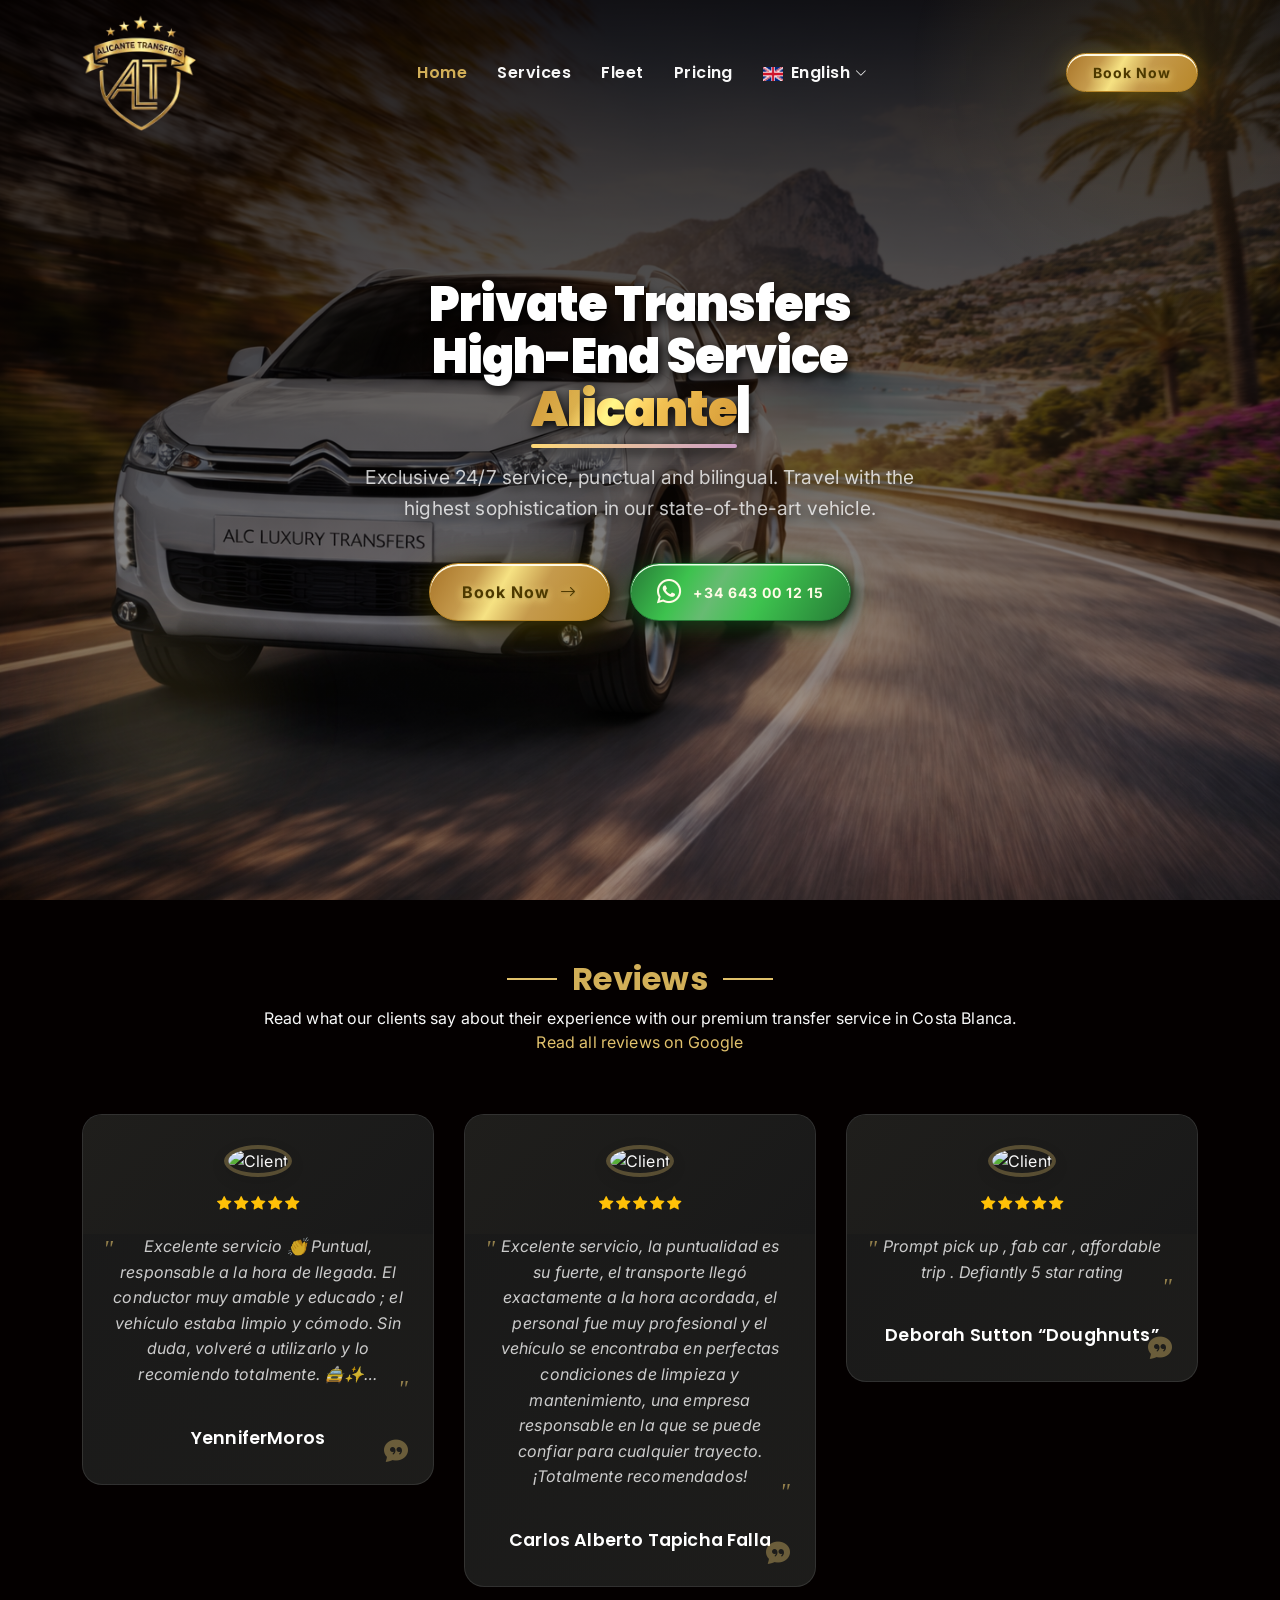
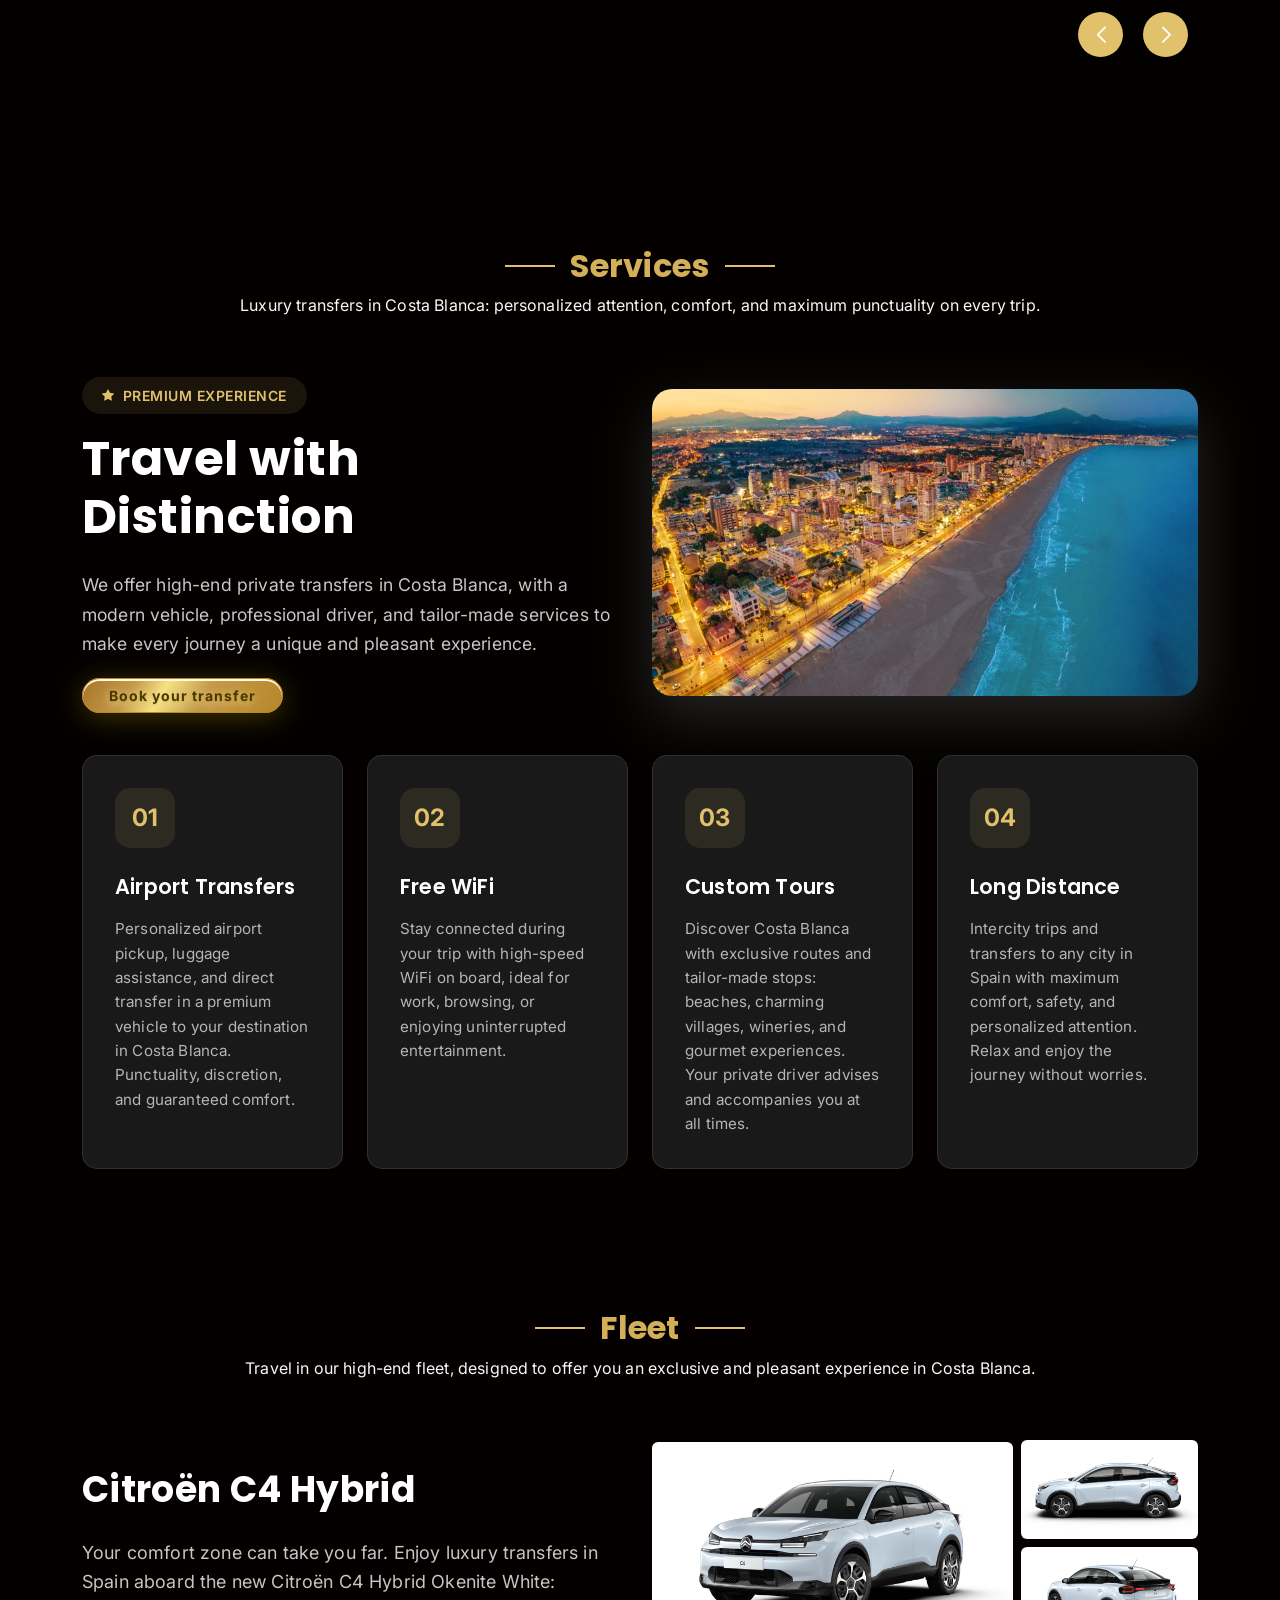
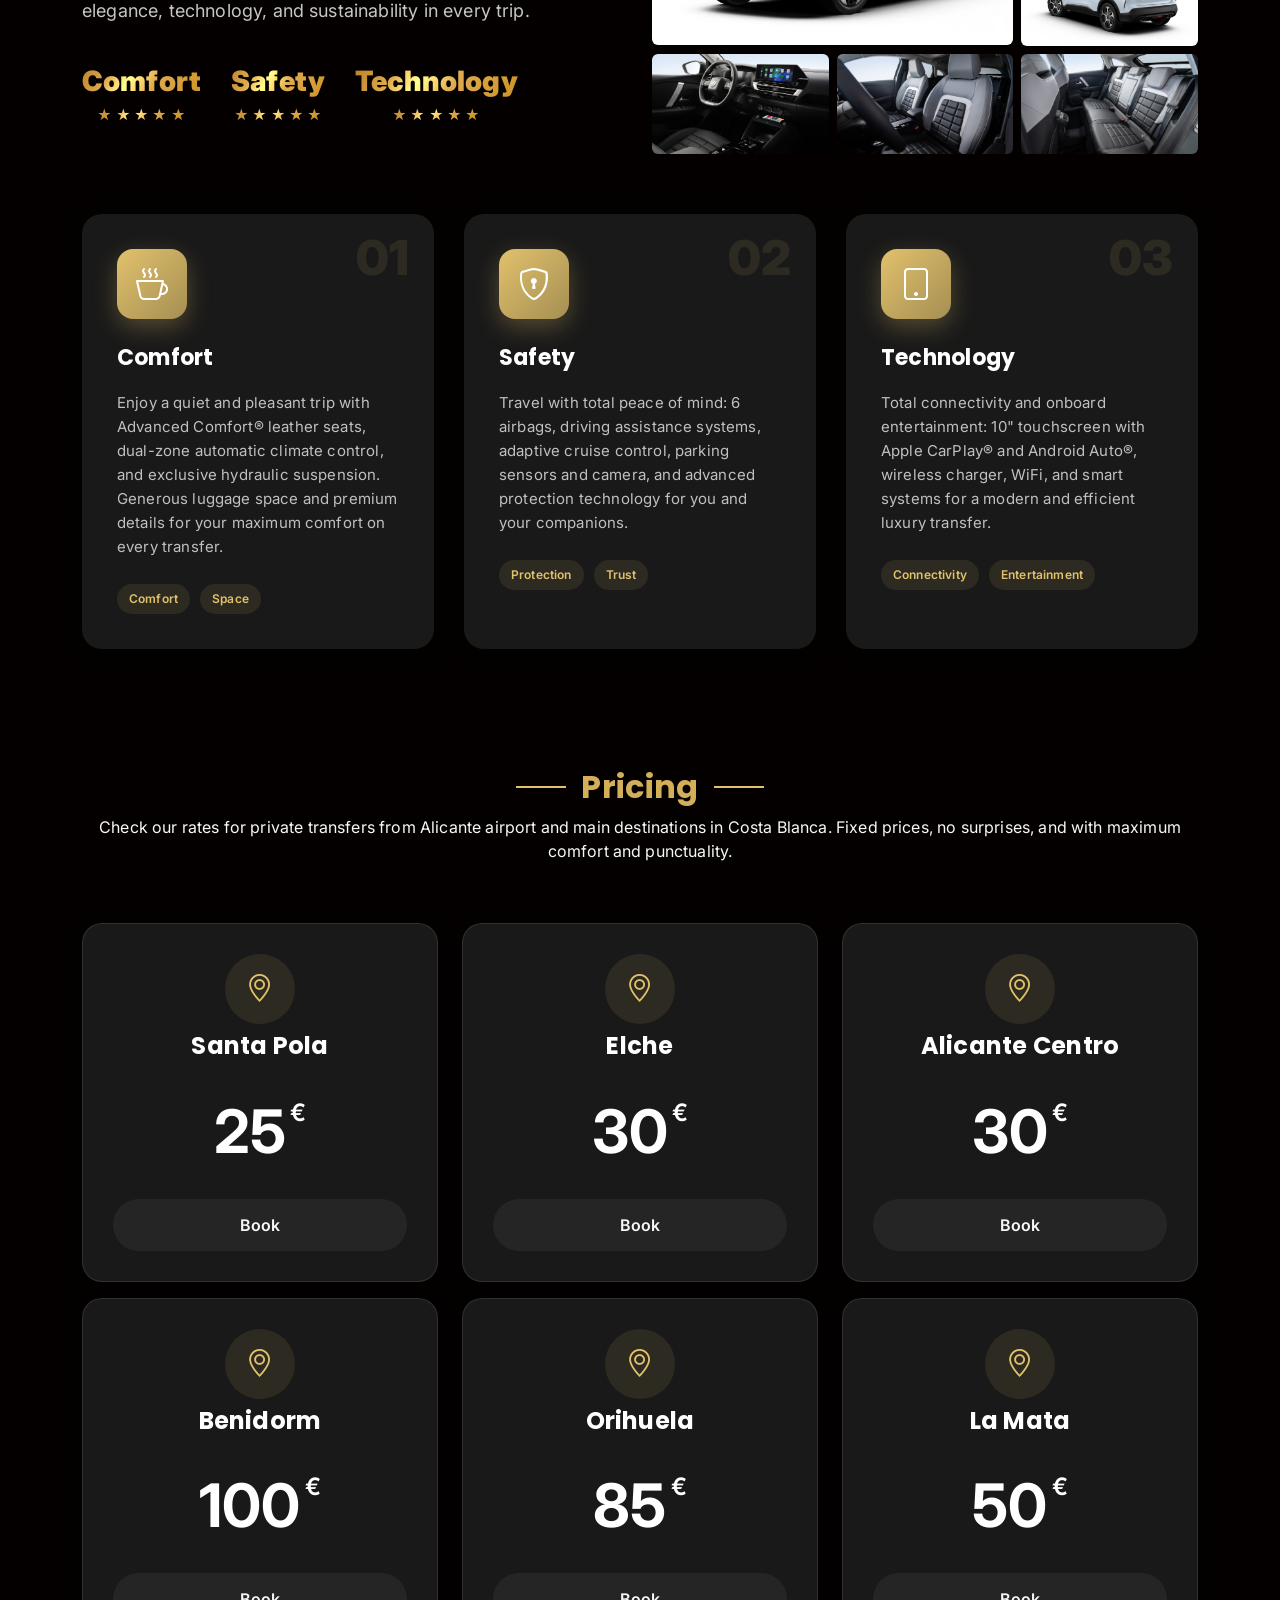
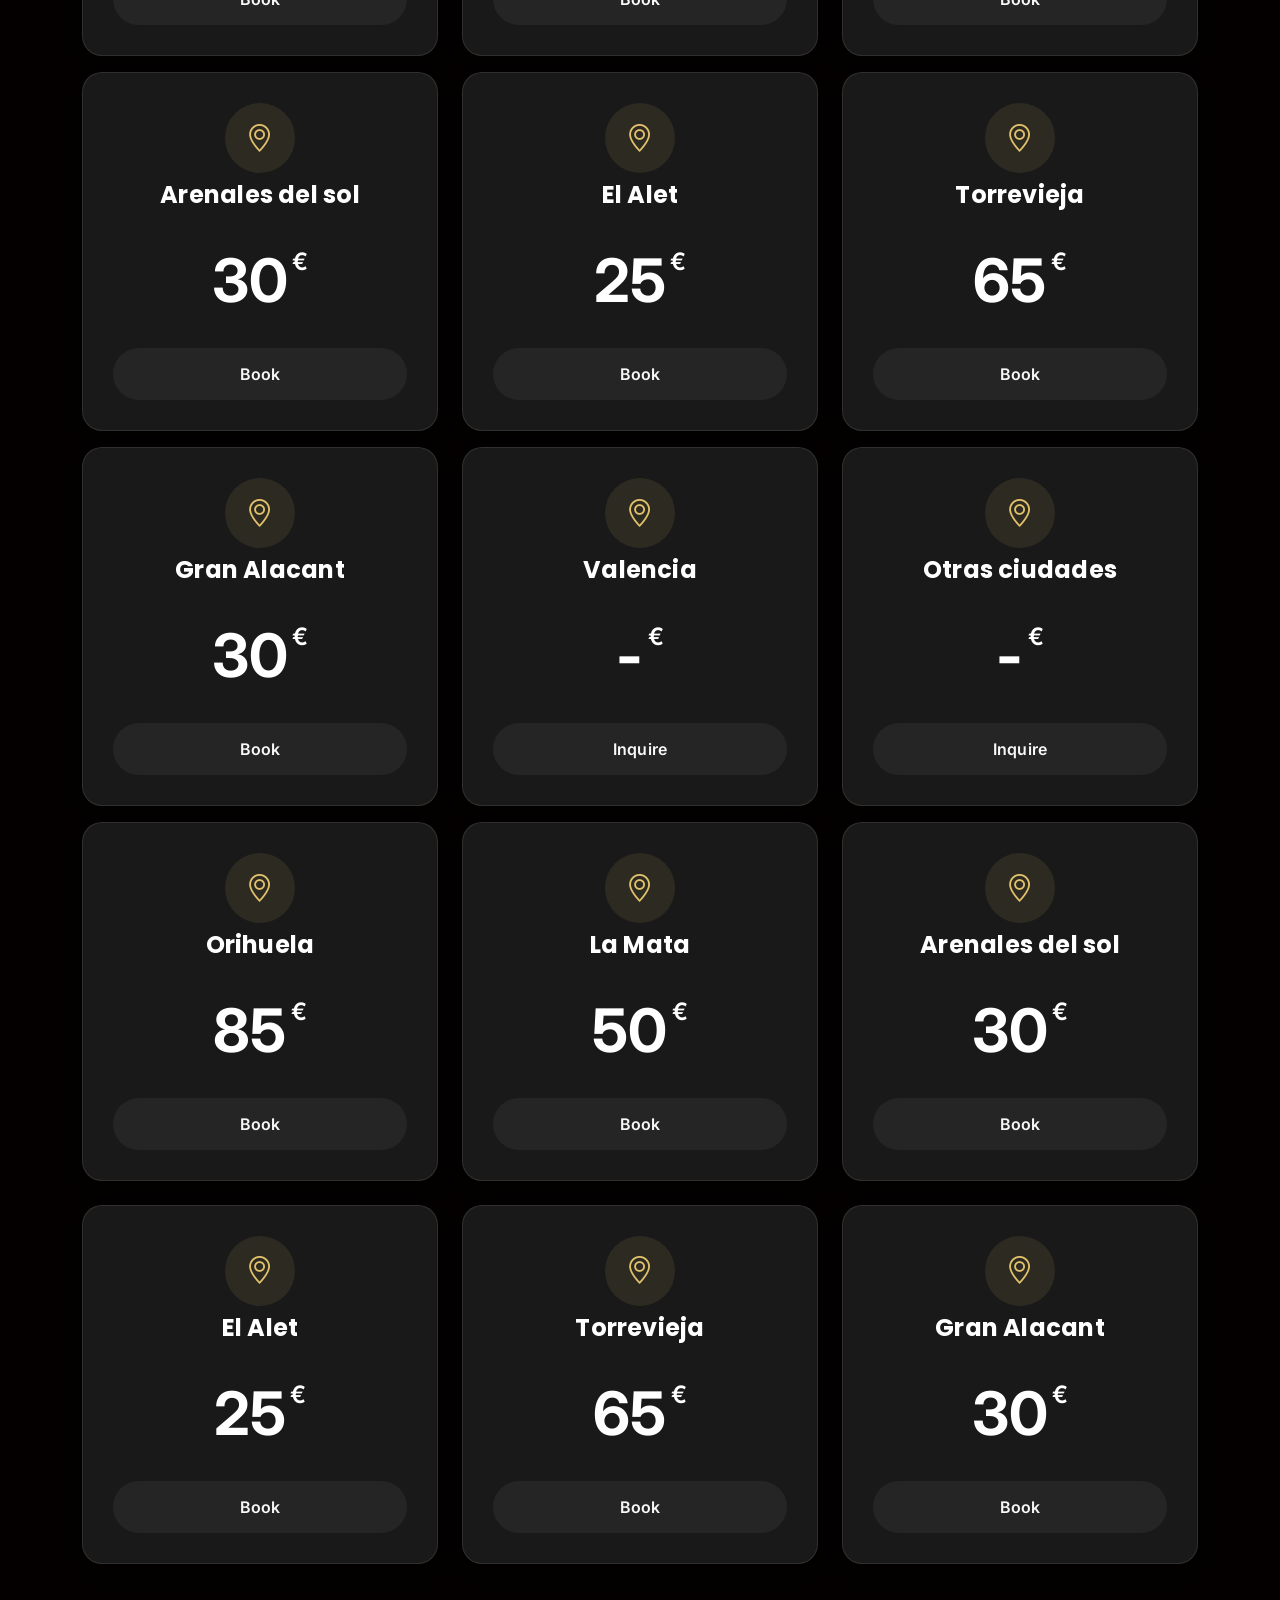
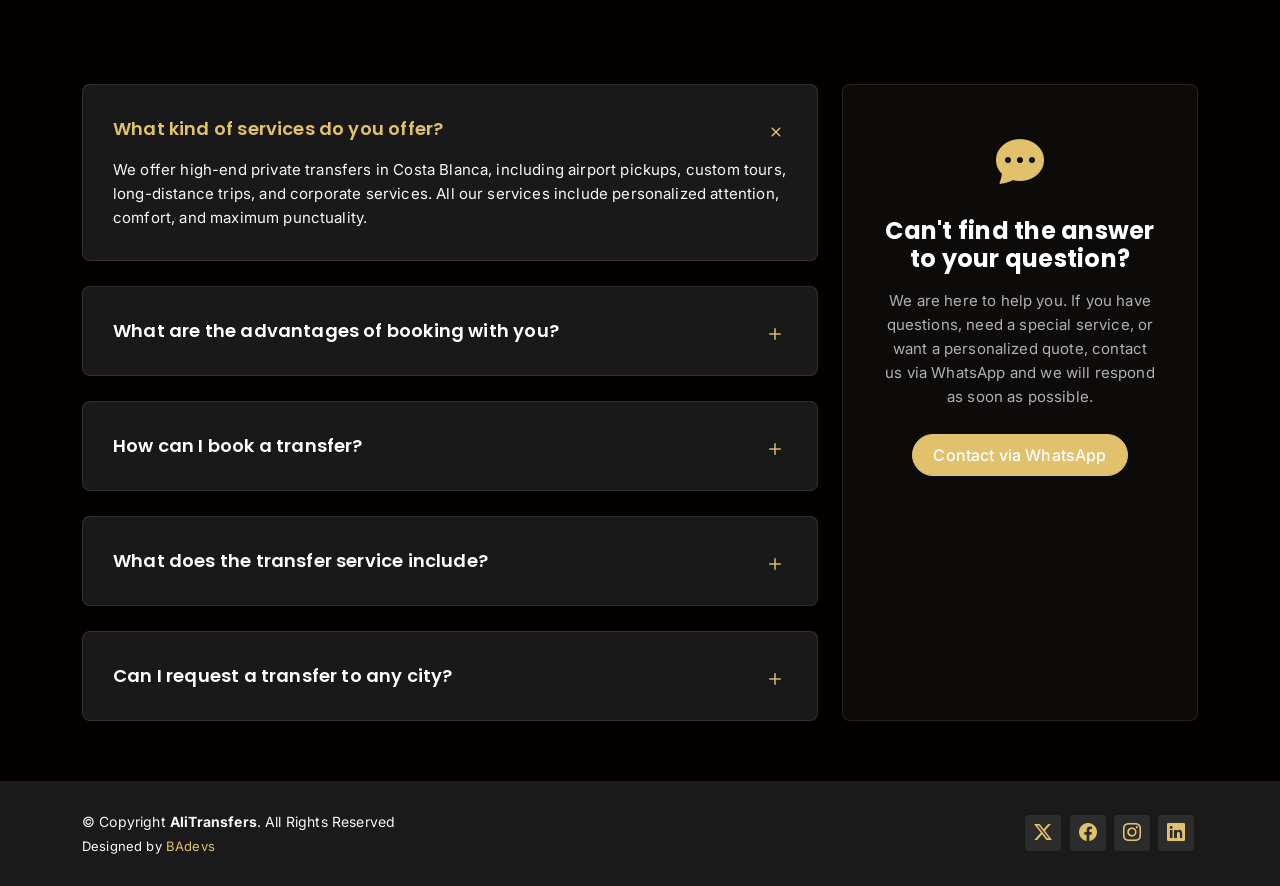
==== commit ffe4b48c: "gallery fix" ====
--- a/index.html
+++ b/index.html
@@ -145,9 +145,9 @@
 
       <nav id="navmenu" class="navmenu" role="navigation" aria-label="Main menu">
         <ul>
-          <li><a href="#hero" class="active">Home</a></li>
+          <li><a href="#home" class="active">Home</a></li>
           <li><a href="#services">Services</a></li>
-          <li><a href="#features">Fleet</a></li>
+          <li><a href="#fleet">Fleet</a></li>
           <li><a href="#pricing">Pricing</a></li>
           <li class="dropdown lang-dropdown">
             <a href="#" id="selected-lang"><span class="lang-flag"><img src="assets/img/misc/flag-uk.png" alt="English" style="width:20px;height:14px;margin-right:8px;vertical-align:middle;"></span> <span class="lang-label">English</span> <i class="bi bi-chevron-down toggle-dropdown"></i></a>
@@ -167,7 +167,7 @@
 
   <main class="main" role="main">
     <!-- Hero Section -->
-    <section id="hero" class="hero section" aria-labelledby="hero-title">
+    <section id="home" class="hero section" aria-labelledby="hero-title">
       <div class="container">
         <div class="hero-wrapper">
           <div class="hero-main-content text-center">
@@ -461,7 +461,7 @@
     </section><!-- /Services Section -->
 
     <!-- Features Section -->
-    <section id="features" class="features section" aria-labelledby="features-title">
+    <section id="fleet" class="features section" aria-labelledby="features-title">
       <div class="container section-title" data-aos="fade-up">
         <h2 id="features-title">Fleet</h2>
         <p>Travel in our high-end fleet, designed to offer you an exclusive and pleasant experience in Costa Blanca.</p>
@@ -490,36 +490,30 @@
           </div>
           <div class="col-lg-6" data-aos="fade-left" data-aos-delay="200">
             <div class="gallery-grid row g-2">
-              <div class="col-6 col-md-8">
+              <div class="col-12 col-lg-8" style="padding-top: .15rem;">
                 <a href="assets/img/misc/alicante-transfers-alitransfers.jpg" class="glightbox" data-gallery="fleet-gallery">
                   <img src="assets/img/misc/alicante-transfers-alitransfers.jpg" alt="Citroën C4 Hybrid interior" class="img-fluid rounded" loading="lazy">
                 </a>
               </div>
-              <div class="col-6 col-md-4 d-flex flex-column">
+              <div class="col-12 col-lg-4 d-flex flex-column">
                 <a href="assets/img/misc/alicante-taxi-transfers.jpg" class="glightbox mb-md-0" data-gallery="fleet-gallery">
                   <img src="assets/img/misc/alicante-taxi-transfers.jpg" alt="AliTransfers fleet - Citroën C4 Hybrid luxury vehicle" class="img-fluid rounded" loading="lazy">
                 </a>
-                <a href="assets/img/misc/alicante-luxury-transfers.jpg" class="glightbox d-none d-md-block pt-1" data-gallery="fleet-gallery">
+                <a href="assets/img/misc/alicante-luxury-transfers.jpg" class="glightbox pt-2" data-gallery="fleet-gallery">
                   <img src="assets/img/misc/alicante-luxury-transfers.jpg" alt="Citroën C4 Hybrid rear view" class="img-fluid rounded" loading="lazy">
                 </a>
               </div>
-              <!-- Imagen secundaria en móvil, fuera de la columna, sin glightbox ni data-gallery para evitar duplicado en la galería -->
-              <div class="col-6 d-md-none">
-                <a href="assets/img/misc/alicante-luxury-transfers.jpg" class="pt-1">
-                  <img src="assets/img/misc/alicante-luxury-transfers.jpg" alt="Citroën C4 Hybrid rear view" class="img-fluid rounded" loading="lazy">
-                </a>
-              </div>
-              <div class="col-6 col-md-4">
+              <div class="col-12 col-lg-4">
                 <a href="assets/img/misc/alitransfers-private-transfers-vip.png" class="glightbox" data-gallery="fleet-gallery">
                   <img src="assets/img/misc/alitransfers-private-transfers-vip.png" alt="AliTransfers Private Transfers VIP" class="img-fluid rounded" loading="lazy">
                 </a>
               </div>
-              <div class="col-6 col-md-4">
+              <div class="col-12 col-lg-4">
                 <a href="assets/img/misc/alitrnsfers-airport-luxury-transfers.png" class="glightbox" data-gallery="fleet-gallery">
                   <img src="assets/img/misc/alitrnsfers-airport-luxury-transfers.png" alt="AliTransfers Airport Luxury Transfers" class="img-fluid rounded" loading="lazy">
                 </a>
               </div>
-              <div class="col-6 col-md-4">
+              <div class="col-12 col-lg-4">
                 <a href="assets/img/misc/alc-airport-transfers.png" class="glightbox" data-gallery="fleet-gallery">
                   <img src="assets/img/misc/alc-airport-transfers.png" alt="Citroën C4 Hybrid front view" class="img-fluid rounded" loading="lazy">
                 </a>
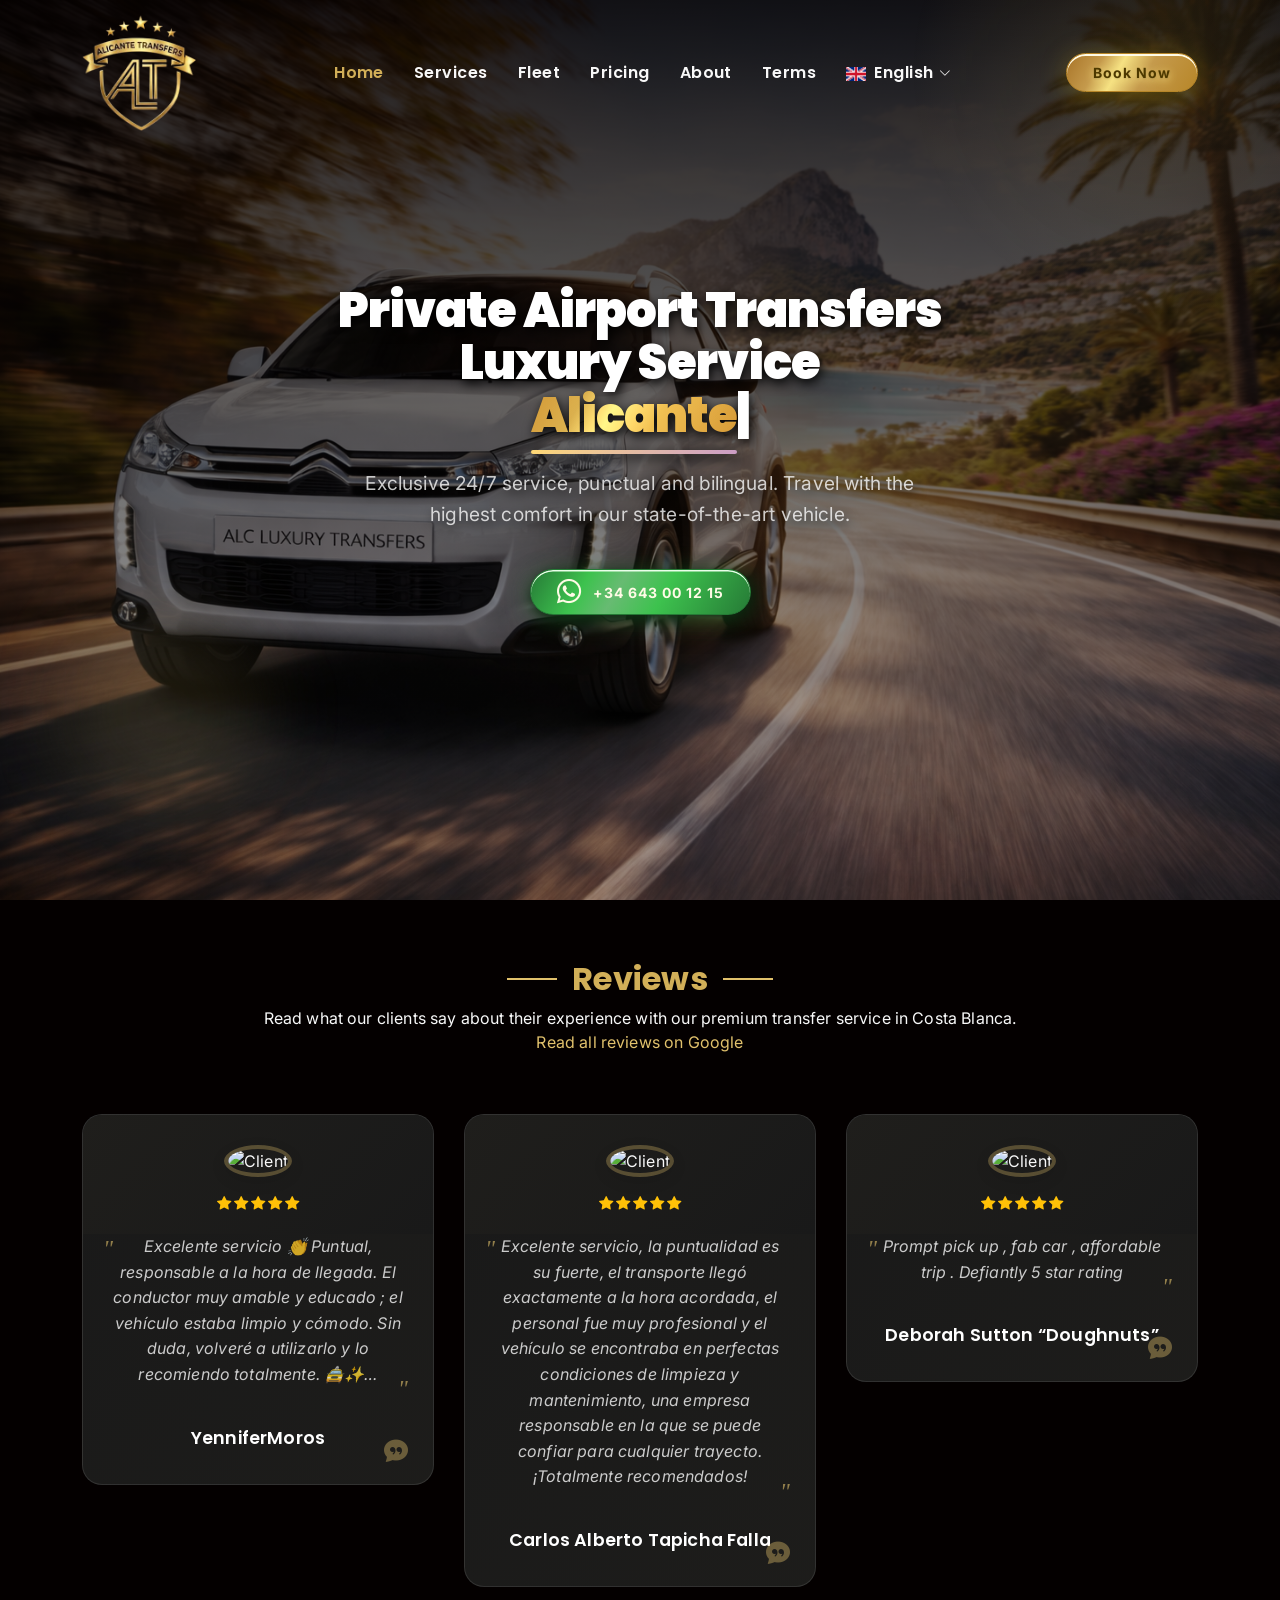
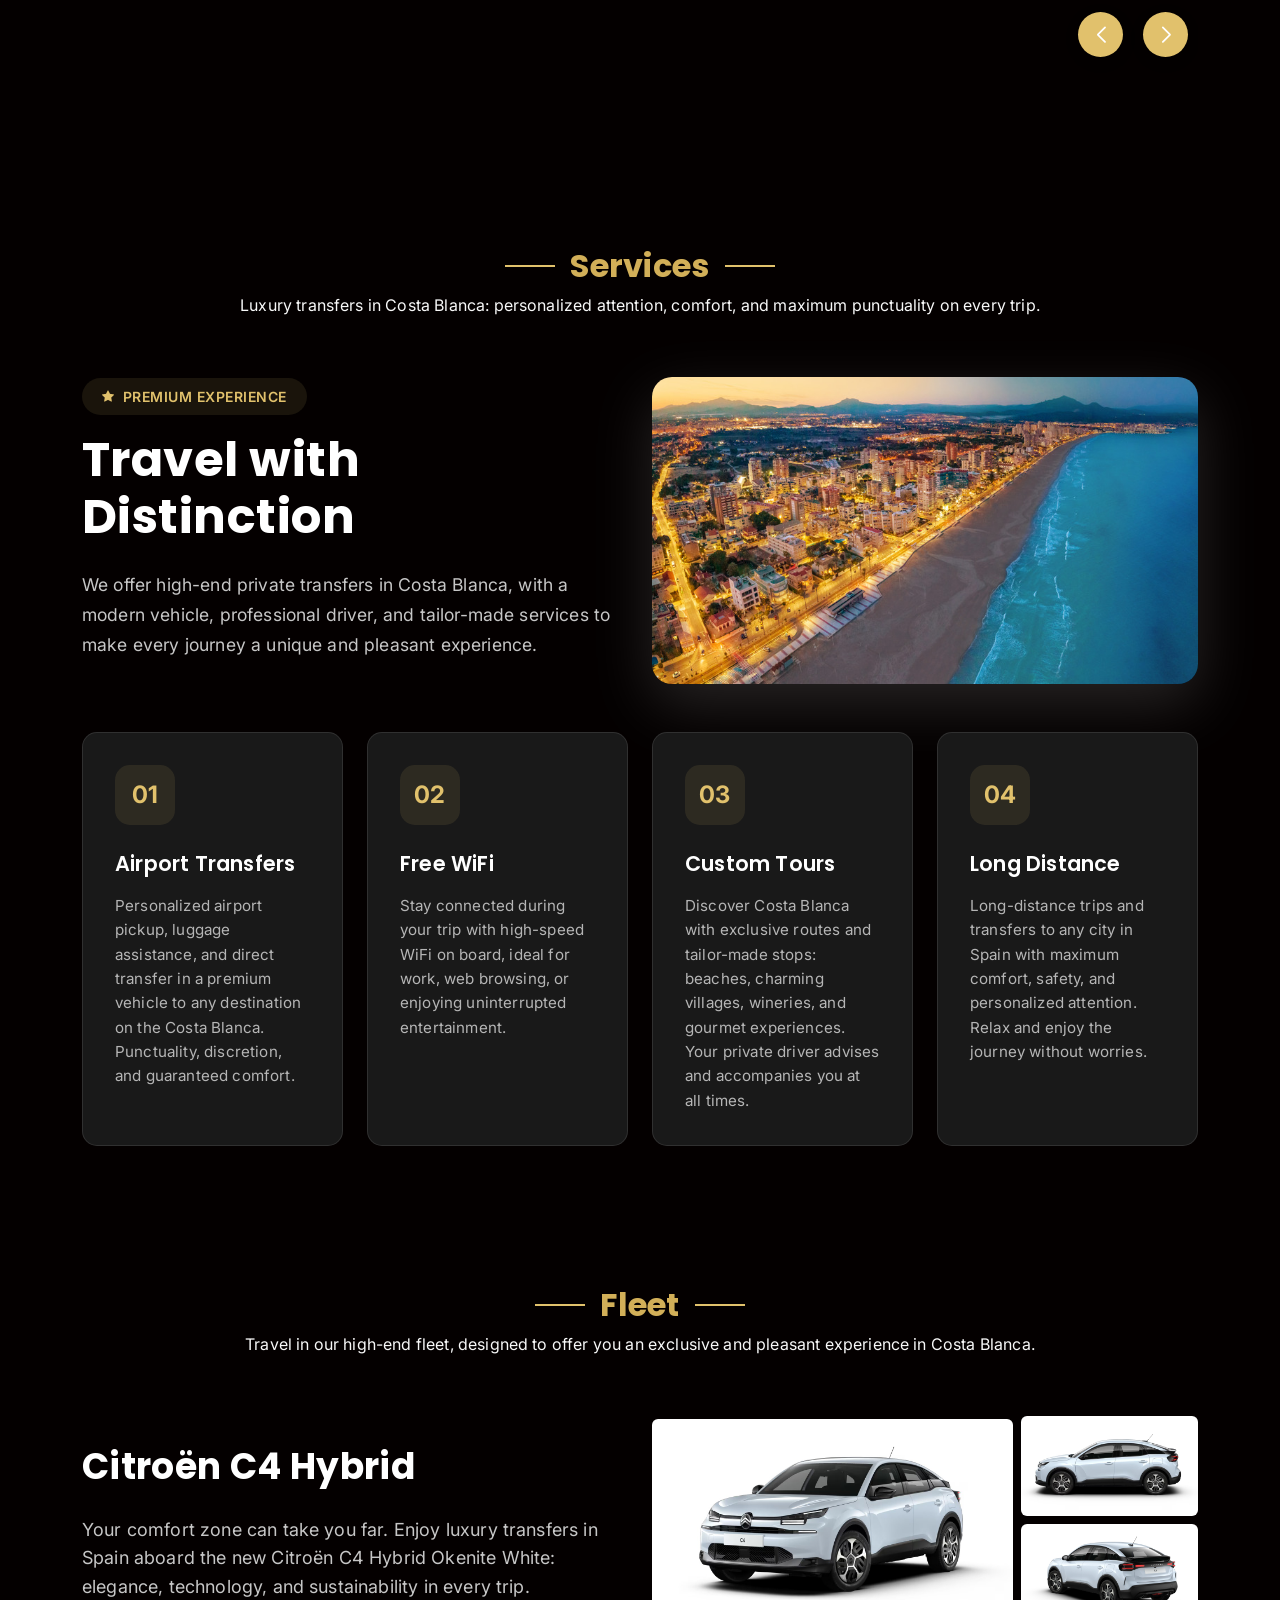
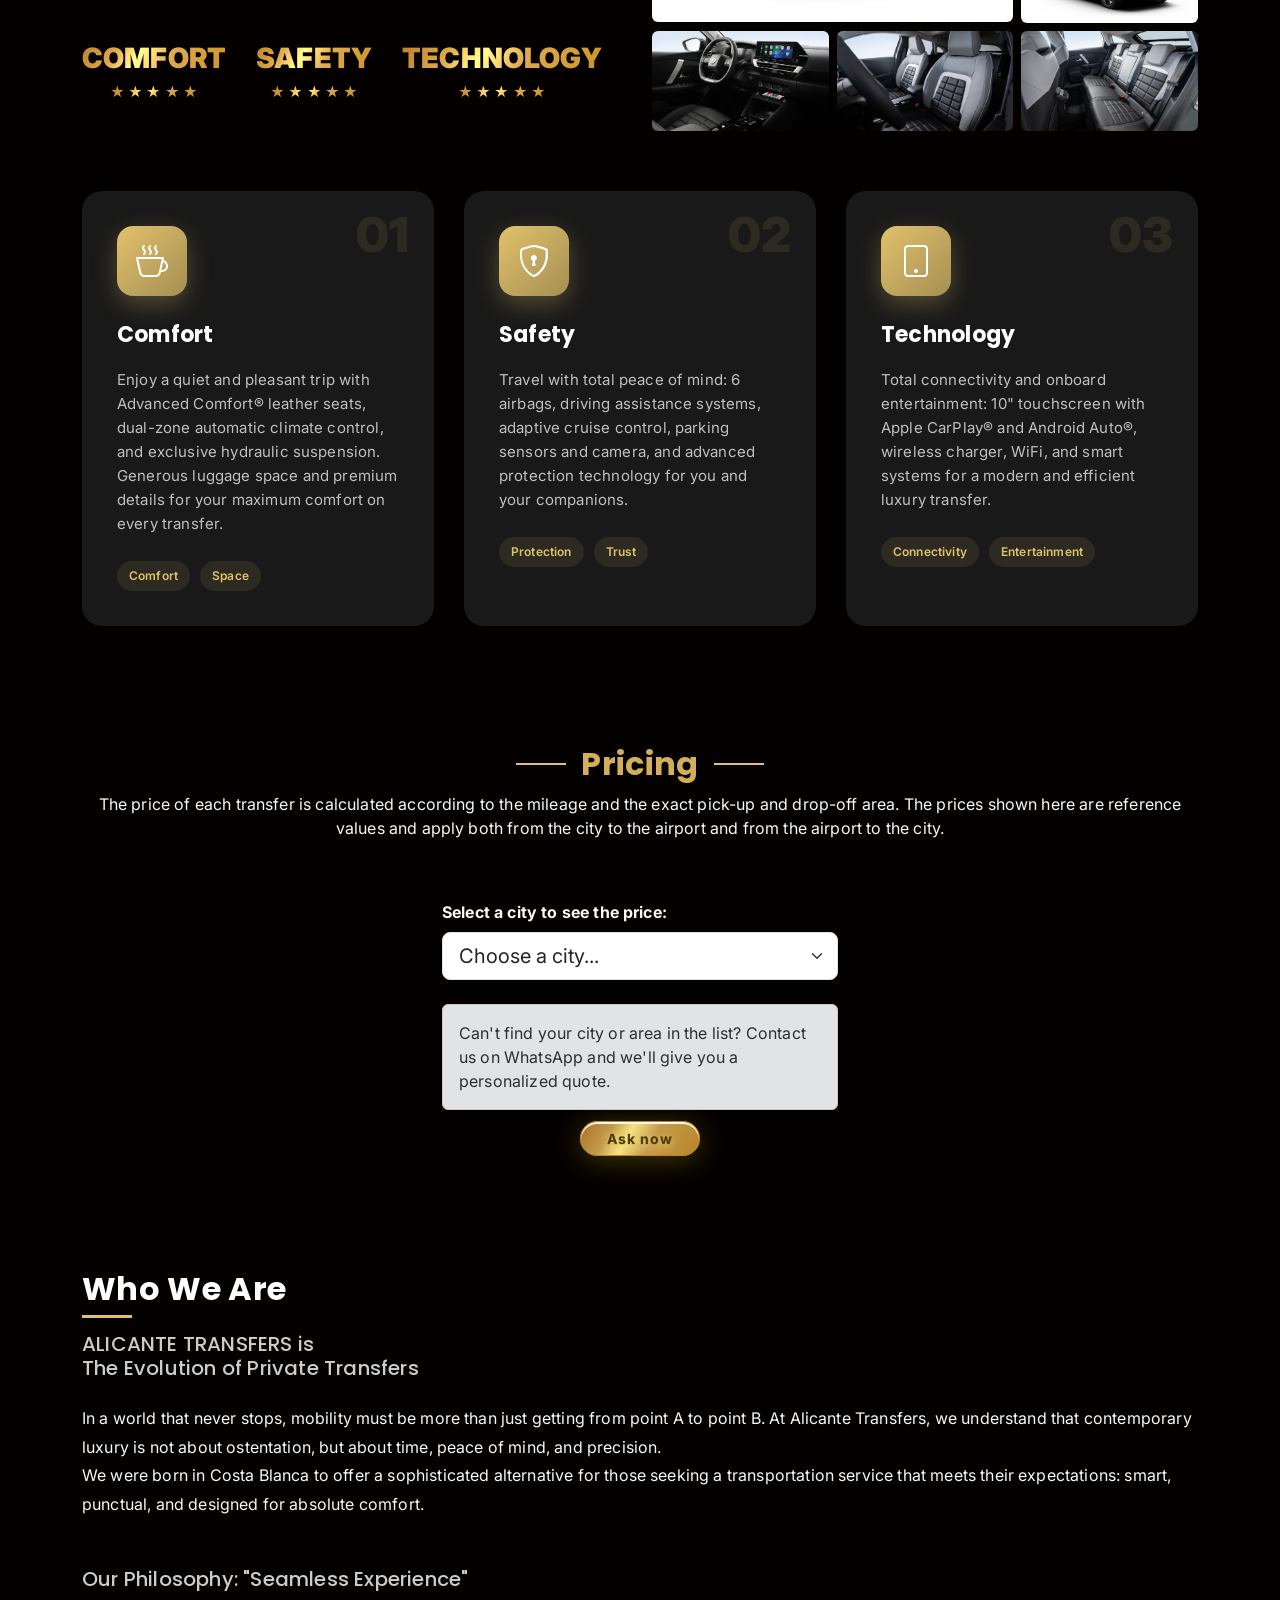
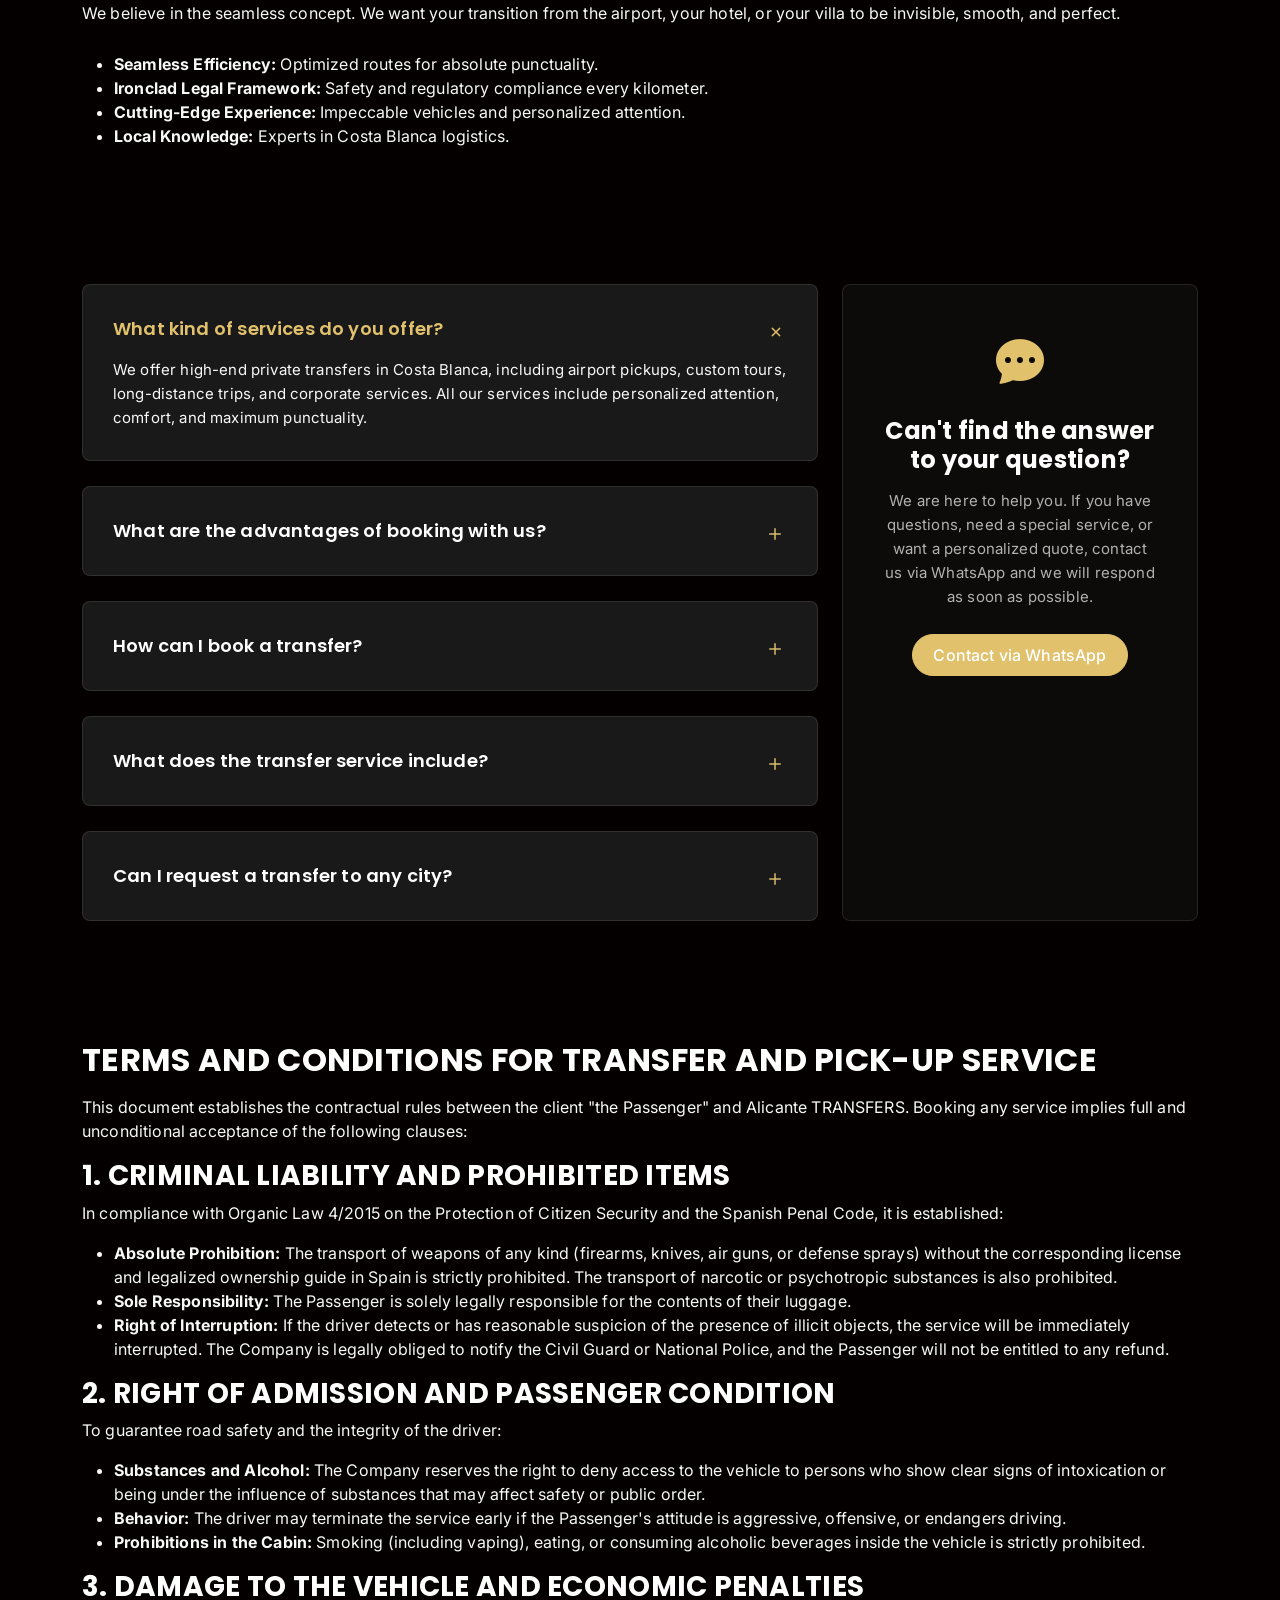
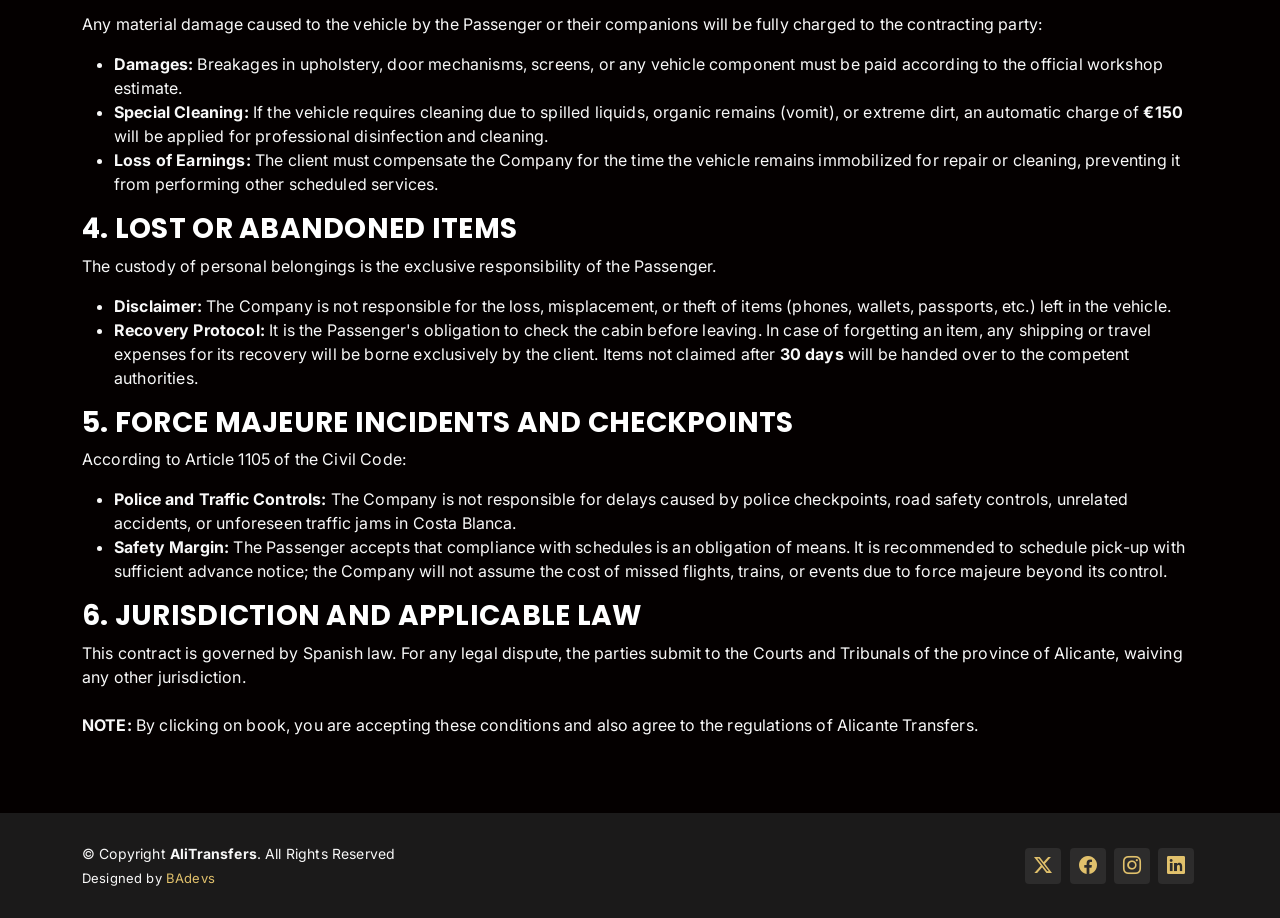
==== commit 142a9279: "first review" ====
--- a/index.html
+++ b/index.html
@@ -149,6 +149,8 @@
           <li><a href="#services">Services</a></li>
           <li><a href="#fleet">Fleet</a></li>
           <li><a href="#pricing">Pricing</a></li>
+          <li><a href="#about">About</a></li>
+          <li><a href="#terms">Terms</a></li>
           <li class="dropdown lang-dropdown">
             <a href="#" id="selected-lang"><span class="lang-flag"><img src="assets/img/misc/flag-uk.png" alt="English" style="width:20px;height:14px;margin-right:8px;vertical-align:middle;"></span> <span class="lang-label">English</span> <i class="bi bi-chevron-down toggle-dropdown"></i></a>
             <ul>
@@ -172,18 +174,18 @@
         <div class="hero-wrapper">
           <div class="hero-main-content text-center">
             <h1 id="hero-title" class="hero-title" data-aos="zoom-in" data-aos-delay="200">
-              Private Transfers<br>
-              High-End Service<br>
+              Private Airport Transfers<br>
+              Luxury Service<br>
               <span class="typed" data-typed-items="Alicante,Santa Pola,Elche,Benidorm,Valencia"></span>
             </h1>
             <p class="hero-description" data-aos="fade-up" data-aos-delay="300">
-              Exclusive 24/7 service, punctual and bilingual. Travel with the highest sophistication in our state-of-the-art vehicle.
+              Exclusive 24/7 service, punctual and bilingual. Travel with the highest comfort in our state-of-the-art vehicle.
             </p>
             <div class="hero-actions" data-aos="fade-up" data-aos-delay="400">
-              <a href="https://wa.me/+34643001215?text=Hello,%20I%20would%20like%20to%20book." class="action-btn primary">
+              <!--a href="https://wa.me/+34643001215?text=Hello,%20I%20would%20like%20to%20book." class="action-btn primary">
                 <span>Book Now</span>
                 <i class="bi bi-arrow-right"></i>
-              </a>
+              </a-->
                 <a class="action-btn secondary wp" href="https://wa.me/+34643001215?text=Hello,%20I%20would%20like%20to%20book."
                  itemscope itemtype="https://schema.org/ContactPoint" itemprop="contactPoint">
                   <i class="fab fa-whatsapp fa-2x"></i>
@@ -390,9 +392,9 @@
               </div>
               <h2 class="section-heading mb-4">Travel with Distinction</h2>
               <p class="section-description mb-4">We offer high-end private transfers in Costa Blanca, with a modern vehicle, professional driver, and tailor-made services to make every journey a unique and pleasant experience.</p>
-              <a href="https://wa.me/+34643001215?text=Hello,%20I%20would%20like%20to%20book." class="btn-getstarted" data-aos="fade-right" data-aos-delay="200">
+              <!--a href="https://wa.me/+34643001215?text=Hello,%20I%20would%20like%20to%20book." class="btn-getstarted" data-aos="fade-right" data-aos-delay="200">
                 Book your transfer
-              </a>
+              </a-->
             </div>
           </div>
           <div class="col-lg-6">
@@ -412,7 +414,7 @@
                   <h5 class="service-title">
                     <a href="#">Airport Transfers</a>
                   </h5>
-                  <p class="service-description">Personalized airport pickup, luggage assistance, and direct transfer in a premium vehicle to your destination in Costa Blanca. Punctuality, discretion, and guaranteed comfort.</p>
+                  <p class="service-description">Personalized airport pickup, luggage assistance, and direct transfer in a premium vehicle to any destination on the Costa Blanca. Punctuality, discretion, and guaranteed comfort.</p>
                 </div>
               </div>
             </div><!-- End Service Card -->
@@ -425,7 +427,7 @@
                   <h5 class="service-title">
                     <a href="#">Free WiFi</a>
                   </h5>
-                  <p class="service-description">Stay connected during your trip with high-speed WiFi on board, ideal for work, browsing, or enjoying uninterrupted entertainment.</p>
+                  <p class="service-description">Stay connected during your trip with high-speed WiFi on board, ideal for work, web browsing, or enjoying uninterrupted entertainment.</p>
                 </div>
               </div>
             </div><!-- End Service Card -->
@@ -451,7 +453,7 @@
                   <h5 class="service-title">
                     <a href="#">Long Distance</a>
                   </h5>
-                  <p class="service-description">Intercity trips and transfers to any city in Spain with maximum comfort, safety, and personalized attention. Relax and enjoy the journey without worries.</p>
+                  <p class="service-description">Long-distance trips and transfers to any city in Spain with maximum comfort, safety, and personalized attention. Relax and enjoy the journey without worries.</p>
                 </div>
               </div>
             </div><!-- End Service Card -->
@@ -474,21 +476,45 @@
               <p>Your comfort zone can take you far. Enjoy luxury transfers in Spain aboard the new Citroën C4 Hybrid Okenite White: elegance, technology, and sustainability in every trip.</p>
               <div class="feature-stats">
                 <div class="stat-item">
-                  <span class="stat-number">Comfort</span>
+                  <span class="stat-number">COMFORT</span>
                   <span class="stat-label">★ ★ ★ ★ ★</span>
                 </div>
+                <div class="col-12 col-lg-4 d-flex flex-column d-block d-lg-none">
+                  <a href="assets/img/misc/alicante-transfers-alitransfers.jpg" class="glightbox" data-gallery="fleet-gallery">
+                    <img src="assets/img/misc/alicante-transfers-alitransfers.jpg" alt="Citroën C4 Hybrid interior" class="img-fluid rounded" loading="lazy">
+                  </a>
+                  <p class="mt-2 small text-center" style="color:var(--default-color);">
+                    Superior comfort: spacious seats, advanced climate control, and a smooth ride for total relaxation.
+                  </p>
+                </div>
                 <div class="stat-item">
-                  <span class="stat-number">Safety</span>
+                  <span class="stat-number">SAFETY</span>
                   <span class="stat-label">★ ★ ★ ★ ★</span>
                 </div>
+                <div class="col-12 col-lg-4 d-flex flex-column d-block d-lg-none">
+                  <a href="assets/img/misc/alc-airport-transfers.png" class="glightbox" data-gallery="fleet-gallery">
+                    <img src="assets/img/misc/alc-airport-transfers.png" alt="Citroën C4 Hybrid front view" class="img-fluid rounded" loading="lazy">
+                  </a>
+                  <p class="mt-2 small text-center" style="color:var(--default-color);">
+                    Advanced safety: total protection and assistance every mile.
+                  </p>
+                </div>
                 <div class="stat-item">
-                  <span class="stat-number">Technology</span>
+                  <span class="stat-number">TECHNOLOGY</span>
                   <span class="stat-label">★ ★ ★ ★ ★</span>
                 </div>
-              </div>
-            </div>
-          </div>
-          <div class="col-lg-6" data-aos="fade-left" data-aos-delay="200">
+                <div class="col-12 col-lg-4 d-flex flex-column d-block d-lg-none">
+                  <a href="assets/img/misc/alitransfers-private-transfers-vip.png" class="glightbox" data-gallery="fleet-gallery">
+                    <img src="assets/img/misc/alitransfers-private-transfers-vip.png" alt="AliTransfers Private Transfers VIP" class="img-fluid rounded" loading="lazy">
+                  </a>
+                    <p class="mt-2 small text-center" style="color:var(--default-color);">
+                      Cutting-edge tech: WiFi, touchscreen, and full connectivity for a modern journey.
+                    </p>
+                </div>
+              </div>
+            </div>
+          </div>
+          <div class="col-lg-6 d-none d-lg-block" data-aos="fade-left" data-aos-delay="200">
             <div class="gallery-grid row g-2">
               <div class="col-12 col-lg-8" style="padding-top: .15rem;">
                 <a href="assets/img/misc/alicante-transfers-alitransfers.jpg" class="glightbox" data-gallery="fleet-gallery">
@@ -570,365 +596,112 @@
 
     <!-- Pricing Section -->
     <section id="pricing" class="pricing section" aria-labelledby="pricing-title">
+
+      <!-- Section Title -->
       <div class="container section-title" data-aos="fade-up">
         <h2 id="pricing-title">Pricing</h2>
-        <p>Check our rates for private transfers from Alicante airport and main destinations in Costa Blanca. Fixed prices, no surprises, and with maximum comfort and punctuality.</p>
+        <p>The price of each transfer is calculated according to the mileage and the exact pick-up and drop-off area. The prices shown here are reference values and apply both from the city to the airport and from the airport to the city.</p>
       </div><!-- End Section Title -->
+
+      <div class="mx-auto pricing-maxwidth">
+        <div class="container" data-aos="fade-up" data-aos-delay="100">
+        <div class="mb-4">
+          <label for="citySelector" class="form-label fw-bold">Select a city to see the price:</label>
+          <select id="citySelector" class="form-select form-select-lg mb-3" aria-label="City selector">
+            <option value="" selected>Choose a city...</option>
+            <option value="Santa Pola">Santa Pola</option>
+            <option value="Elche">Elche</option>
+            <option value="Alicante Centro">Alicante Centro</option>
+            <option value="Benidorm">Benidorm</option>
+            <option value="Orihuela">Orihuela</option>
+            <option value="La Mata">La Mata</option>
+            <option value="Arenales del Sol">Arenales del Sol</option>
+            <option value="El Altet">El Altet</option>
+            <option value="Torrevieja">Torrevieja</option>
+            <option value="Gran Alacant">Gran Alacant</option>
+            <option value="Valencia">Valencia</option>
+            <option value="Other cities">Other cities</option>
+          </select>
+          <div id="priceInfo" class="mt-3" style="display:none;">
+            <div class="card bg-dark text-light">
+              <div class="card-body">
+                <h5 class="card-title" id="cityName"></h5>
+                <p class="card-text mb-1"><strong>Reference price:</strong> <span id="cityPrice"></span></p>
+                <p class="card-text"><span id="cityRoute"></span></p>
+              </div>
+            </div>
+          </div>
+        </div>
+        <script>
+          const cityData = {
+            "Santa Pola": { price: "From 25&nbsp;€", route: "Airport &harr; Santa Pola" },
+            "Elche": { price: "From 30&nbsp;€", route: "Airport &harr; Elche" },
+            "Alicante Centro": { price: "From 30&nbsp;€", route: "Airport &harr; Alicante Centro" },
+            "Benidorm": { price: "From 100&nbsp;€", route: "Airport &harr; Benidorm" },
+            "Orihuela": { price: "From 85&nbsp;€", route: "Airport &harr; Orihuela" },
+            "La Mata": { price: "From 50&nbsp;€", route: "Airport &harr; La Mata" },
+            "Arenales del Sol": { price: "From 30&nbsp;€", route: "Airport &harr; Arenales del Sol" },
+            "El Altet": { price: "From 25&nbsp;€", route: "Airport &harr; El Altet" },
+            "Torrevieja": { price: "From 65&nbsp;€", route: "Airport &harr; Torrevieja" },
+            "Gran Alacant": { price: "From 30&nbsp;€", route: "Airport &harr; Gran Alacant" },
+            "Valencia": { price: "Ask for quote", route: "Airport &harr; Valencia" },
+            "Other cities": { price: "Ask for quote", route: "Airport &harr; any destination" }
+          };
+          document.getElementById('citySelector').addEventListener('change', function() {
+            const val = this.value;
+            const infoDiv = document.getElementById('priceInfo');
+            if (cityData[val]) {
+              document.getElementById('cityName').innerHTML = val;
+              document.getElementById('cityPrice').innerHTML = cityData[val].price;
+              document.getElementById('cityRoute').innerHTML = cityData[val].route;
+              infoDiv.style.display = '';
+            } else {
+              infoDiv.style.display = 'none';
+            }
+          });
+        </script>
+        <div class="alert alert-secondary mt-2" role="alert" style="font-size:1rem;">
+          Can't find your city or area in the list? Contact us on WhatsApp and we'll give you a personalized quote.
+        </div>
+        <div class="text-center mt-3">
+          <a href="https://wa.me/+34643001215?text=Hello,%20I%20would%20like%20to%20ask%20for%20a%20quote%20for%20my%20transfer." class="btn-getstarted">Ask now</a>
+        </div>
+        </div>
+      </div>
+
+    </section><!-- /Pricing Section -->
+
+    <!-- About Section -->
+    <section id="about" class="about section">
+
       <div class="container" data-aos="fade-up" data-aos-delay="100">
-        <div class="row gy-4 mb-3">
-          <div class="col-lg-4 col-md-4">
-            <div class="pricing-card h-100">
-              <div class="plan-header text-center">
-                <div class="plan-icon mb-2">
-                  <i class="bi bi-geo-alt"></i>
-                </div>
-                <h3>Santa Pola</h3>
-              </div>
-              <div class="plan-pricing text-center">
-                <div class="price">
-                  <span class="amount">25</span>
-                  <span class="currency">€</span>
-                </div>
-              </div>
-              <div class="plan-cta text-center mt-2">
-                <a href="https://wa.me/+34643001215?text=Hello,%20I%20would%20like%20to%20book." class="btn-plan">Book</a>
-              </div>
-            </div>
-          </div>
-          <div class="col-lg-4 col-md-4">
-            <div class="pricing-card h-100">
-              <div class="plan-header text-center">
-                <div class="plan-icon mb-2">
-                  <i class="bi bi-geo-alt"></i>
-                </div>
-                <h3>Elche</h3>
-              </div>
-              <div class="plan-pricing text-center">
-                <div class="price">
-                  <span class="amount">30</span>
-                  <span class="currency">€</span>
-                </div>
-              </div>
-              <div class="plan-cta text-center mt-2">
-                <a href="https://wa.me/+34643001215?text=Hello,%20I%20would%20like%20to%20book." class="btn-plan">Book</a>
-              </div>
-            </div>
-          </div>
-          <div class="col-lg-4 col-md-4">
-            <div class="pricing-card h-100">
-              <div class="plan-header text-center">
-                <div class="plan-icon mb-2">
-                  <i class="bi bi-geo-alt"></i>
-                </div>
-                <h3>Alicante Centro</h3>
-              </div>
-              <div class="plan-pricing text-center">
-                <div class="price">
-                  <span class="amount">30</span>
-                  <span class="currency">€</span>
-                </div>
-              </div>
-              <div class="plan-cta text-center mt-2">
-                <a href="https://wa.me/+34643001215?text=Hello,%20I%20would%20like%20to%20book." class="btn-plan">Book</a>
-              </div>
-            </div>
-          </div>
-        </div>
-        <div class="row gy-4 mb-3">
-          <div class="col-lg-4 col-md-4">
-            <div class="pricing-card h-100">
-              <div class="plan-header text-center">
-                <div class="plan-icon mb-2">
-                  <i class="bi bi-geo-alt"></i>
-                </div>
-                <h3>Benidorm</h3>
-              </div>
-              <div class="plan-pricing text-center">
-                <div class="price">
-                  <span class="amount">100</span>
-                  <span class="currency">€</span>
-                </div>
-              </div>
-              <div class="plan-cta text-center mt-2">
-                <a href="https://wa.me/+34643001215?text=Hello,%20I%20would%20like%20to%20book." class="btn-plan">Book</a>
-              </div>
-            </div>
-          </div>
-          <div class="col-lg-4 col-md-4">
-            <div class="pricing-card h-100">
-              <div class="plan-header text-center">
-                <div class="plan-icon mb-2">
-                  <i class="bi bi-geo-alt"></i>
-                </div>
-                <h3>Orihuela</h3>
-              </div>
-              <div class="plan-pricing text-center">
-                <div class="price">
-                  <span class="amount">85</span>
-                  <span class="currency">€</span>
-                </div>
-              </div>
-              <div class="plan-cta text-center mt-2">
-                <a href="https://wa.me/+34643001215?text=Hello,%20I%20would%20like%20to%20book." class="btn-plan">Book</a>
-              </div>
-            </div>
-          </div>
-          <div class="col-lg-4 col-md-4">
-            <div class="pricing-card h-100">
-              <div class="plan-header text-center">
-                <div class="plan-icon mb-2">
-                  <i class="bi bi-geo-alt"></i>
-                </div>
-                <h3>La Mata</h3>
-              </div>
-              <div class="plan-pricing text-center">
-                <div class="price">
-                  <span class="amount">50</span>
-                  <span class="currency">€</span>
-                </div>
-              </div>
-              <div class="plan-cta text-center mt-2">
-                <a href="https://wa.me/+34643001215?text=Hello,%20I%20would%20like%20to%20book." class="btn-plan">Book</a>
-              </div>
-            </div>
-          </div>
-        </div>
-        <div class="row gy-4 mb-3">
-          <div class="col-lg-4 col-md-4">
-            <div class="pricing-card h-100">
-              <div class="plan-header text-center">
-                <div class="plan-icon mb-2">
-                  <i class="bi bi-geo-alt"></i>
-                </div>
-                <h3>Arenales del sol</h3>
-              </div>
-              <div class="plan-pricing text-center">
-                <div class="price">
-                  <span class="amount">30</span>
-                  <span class="currency">€</span>
-                </div>
-              </div>
-              <div class="plan-cta text-center mt-2">
-                <a href="https://wa.me/+34643001215?text=Hello,%20I%20would%20like%20to%20book." class="btn-plan">Book</a>
-              </div>
-            </div>
-          </div>
-          <div class="col-lg-4 col-md-4">
-            <div class="pricing-card h-100">
-              <div class="plan-header text-center">
-                <div class="plan-icon mb-2">
-                  <i class="bi bi-geo-alt"></i>
-                </div>
-                <h3>El Alet</h3>
-              </div>
-              <div class="plan-pricing text-center">
-                <div class="price">
-                  <span class="amount">25</span>
-                  <span class="currency">€</span>
-                </div>
-              </div>
-              <div class="plan-cta text-center mt-2">
-                <a href="https://wa.me/+34643001215?text=Hello,%20I%20would%20like%20to%20book." class="btn-plan">Book</a>
-              </div>
-            </div>
-          </div>
-          <div class="col-lg-4 col-md-4">
-            <div class="pricing-card h-100">
-              <div class="plan-header text-center">
-                <div class="plan-icon mb-2">
-                  <i class="bi bi-geo-alt"></i>
-                </div>
-                <h3>Torrevieja</h3>
-              </div>
-              <div class="plan-pricing text-center">
-                <div class="price">
-                  <span class="amount">65</span>
-                  <span class="currency">€</span>
-                </div>
-              </div>
-              <div class="plan-cta text-center mt-2">
-                <a href="https://wa.me/+34643001215?text=Hello,%20I%20would%20like%20to%20book." class="btn-plan">Book</a>
-              </div>
-            </div>
-          </div>
-        </div>
-        <div class="row gy-4 mb-3">
-          <div class="col-lg-4 col-md-4">
-            <div class="pricing-card h-100">
-              <div class="plan-header text-center">
-                <div class="plan-icon mb-2">
-                  <i class="bi bi-geo-alt"></i>
-                </div>
-                <h3>Gran Alacant</h3>
-              </div>
-              <div class="plan-pricing text-center">
-                <div class="price">
-                  <span class="amount">30</span>
-                  <span class="currency">€</span>
-                </div>
-              </div>
-              <div class="plan-cta text-center mt-2">
-                <a href="https://wa.me/+34643001215?text=Hello,%20I%20would%20like%20to%20book." class="btn-plan">Book</a>
-              </div>
-            </div>
-          </div>
-          <div class="col-lg-4 col-md-4">
-            <div class="pricing-card h-100">
-              <div class="plan-header text-center">
-                <div class="plan-icon mb-2">
-                  <i class="bi bi-geo-alt"></i>
-                </div>
-                <h3>Valencia</h3>
-              </div>
-              <div class="plan-pricing text-center">
-                <div class="price">
-                  <span class="amount">-</span>
-                  <span class="currency">€</span>
-                </div>
-              </div>
-              <div class="plan-cta text-center mt-2">
-                <a href="https://wa.me/+34643001215?text=Hello,%20I%20would%20like%20to%20inquire%20about%20the%20price%20for%20Valencia." class="btn-plan">Inquire</a>
-              </div>
-            </div>
-          </div>
-          <div class="col-lg-4 col-md-4">
-            <div class="pricing-card h-100">
-              <div class="plan-header text-center">
-                <div class="plan-icon mb-2">
-                  <i class="bi bi-geo-alt"></i>
-                </div>
-                <h3>Otras ciudades</h3>
-              </div>
-              <div class="plan-pricing text-center">
-                <div class="price">
-                  <span class="amount">-</span>
-                  <span class="currency">€</span>
-                </div>
-              </div>
-              <div class="plan-cta text-center mt-2">
-                <a href="https://wa.me/+34643001215?text=Hello,%20I%20would%20like%20to%20inquire%20about%20the%20price%20for%20other%20cities." class="btn-plan">Inquire</a>
-              </div>
-            </div>
-          </div>
-        </div>
-        <div class="row gy-4">
-          <div class="col-lg-4 col-md-4">
-            <div class="pricing-card h-100">
-              <div class="plan-header text-center">
-                <div class="plan-icon mb-2">
-                  <i class="bi bi-geo-alt"></i>
-                </div>
-                <h3>Orihuela</h3>
-              </div>
-              <div class="plan-pricing text-center">
-                <div class="price">
-                  <span class="amount">85</span>
-                  <span class="currency">€</span>
-                </div>
-              </div>
-              <div class="plan-cta text-center mt-2">
-                <a href="https://wa.me/+34643001215?text=Hello,%20I%20would%20like%20to%20book." class="btn-plan">Book</a>
-              </div>
-            </div>
-          </div>
-          <div class="col-lg-4 col-md-4">
-            <div class="pricing-card h-100">
-              <div class="plan-header text-center">
-                <div class="plan-icon mb-2">
-                  <i class="bi bi-geo-alt"></i>
-                </div>
-                <h3>La Mata</h3>
-              </div>
-              <div class="plan-pricing text-center">
-                <div class="price">
-                  <span class="amount">50</span>
-                  <span class="currency">€</span>
-                </div>
-              </div>
-              <div class="plan-cta text-center mt-2">
-                <a href="https://wa.me/+34643001215?text=Hello,%20I%20would%20like%20to%20book." class="btn-plan">Book</a>
-              </div>
-            </div>
-          </div>
-          <div class="col-lg-4 col-md-4">
-            <div class="pricing-card h-100">
-              <div class="plan-header text-center">
-                <div class="plan-icon mb-2">
-                  <i class="bi bi-geo-alt"></i>
-                </div>
-                <h3>Arenales del sol</h3>
-              </div>
-              <div class="plan-pricing text-center">
-                <div class="price">
-                  <span class="amount">30</span>
-                  <span class="currency">€</span>
-                </div>
-              </div>
-              <div class="plan-cta text-center mt-2">
-                <a href="https://wa.me/+34643001215?text=Hello,%20I%20would%20like%20to%20book." class="btn-plan">Book</a>
-              </div>
-            </div>
-          </div>
-          <div class="col-lg-4 col-md-4">
-            <div class="pricing-card h-100">
-              <div class="plan-header text-center">
-                <div class="plan-icon mb-2">
-                  <i class="bi bi-geo-alt"></i>
-                </div>
-                <h3>El Alet</h3>
-              </div>
-              <div class="plan-pricing text-center">
-                <div class="price">
-                  <span class="amount">25</span>
-                  <span class="currency">€</span>
-                </div>
-              </div>
-              <div class="plan-cta text-center mt-2">
-                <a href="https://wa.me/+34643001215?text=Hello,%20I%20would%20like%20to%20book." class="btn-plan">Book</a>
-              </div>
-            </div>
-          </div>
-          <div class="col-lg-4 col-md-4">
-            <div class="pricing-card h-100">
-              <div class="plan-header text-center">
-                <div class="plan-icon mb-2">
-                  <i class="bi bi-geo-alt"></i>
-                </div>
-                <h3>Torrevieja</h3>
-              </div>
-              <div class="plan-pricing text-center">
-                <div class="price">
-                  <span class="amount">65</span>
-                  <span class="currency">€</span>
-                </div>
-              </div>
-              <div class="plan-cta text-center mt-2">
-                <a href="https://wa.me/+34643001215?text=Hello,%20I%20would%20like%20to%20book." class="btn-plan">Book</a>
-              </div>
-            </div>
-          </div>
-          <div class="col-lg-4 col-md-4">
-            <div class="pricing-card h-100">
-              <div class="plan-header text-center">
-                <div class="plan-icon mb-2">
-                  <i class="bi bi-geo-alt"></i>
-                </div>
-                <h3>Gran Alacant</h3>
-              </div>
-              <div class="plan-pricing text-center">
-                <div class="price">
-                  <span class="amount">30</span>
-                  <span class="currency">€</span>
-                </div>
-              </div>
-              <div class="plan-cta text-center mt-2">
-                <a href="https://wa.me/+34643001215?text=Hello,%20I%20would%20like%20to%20book." class="btn-plan">Book</a>
-              </div>
-            </div>
-          </div>    
-        </div>
+
+        <div class="row align-items-center justify-content-between g-lg-5">
+          <div class="col-lg-12" data-aos="fade-left" data-aos-delay="300">
+            <div class="content">
+              <h2 class="mb-4">Who We Are</h2>
+              <h5 class="mb-4">ALICANTE TRANSFERS is<br>The Evolution of Private Transfers</h5>
+
+              <p>In a world that never stops, mobility must be more than just getting from point A to point B. At Alicante Transfers, we understand that contemporary luxury is not about ostentation, but about time, peace of mind, and precision.<br>
+              We were born in Costa Blanca to offer a sophisticated alternative for those seeking a transportation service that meets their expectations: smart, punctual, and designed for absolute comfort.</p>
+
+              <h5 class="mt-5">Our Philosophy: "Seamless Experience"</h5>
+              <p>We believe in the seamless concept. We want your transition from the airport, your hotel, or your villa to be invisible, smooth, and perfect.</p>
+
+              <ul class="about-list">
+                <li><strong>Seamless Efficiency:</strong> Optimized routes for absolute punctuality.</li>
+                <li><strong>Ironclad Legal Framework:</strong> Safety and regulatory compliance every kilometer.</li>
+                <li><strong>Cutting-Edge Experience:</strong> Impeccable vehicles and personalized attention.</li>
+                <li><strong>Local Knowledge:</strong> Experts in Costa Blanca logistics.</li>
+              </ul>
+            </div>
+          </div>
+        </div>
+
       </div>
-    </section><!-- /Pricing Section -->
+
+    </section>
+    <!-- /About Section -->
 
     <!-- Faq Section -->
     <section id="faq" class="faq section">
@@ -946,7 +719,7 @@
                 <i class="bi bi-plus faq-toggle"></i>
               </div><!-- End FAQ Item-->
               <div class="faq-item" data-aos="fade-up" data-aos-delay="200">
-                <h3>What are the advantages of booking with you?</h3>
+                <h3>What are the advantages of booking with us?</h3>
                 <div class="faq-content">
                   <p>
                     Traveling with us guarantees punctuality, discretion, a modern and safe vehicle, bilingual professional driver, free WiFi on board, and flexibility to adapt to your needs. We focus on providing a premium experience on every trip.
@@ -958,7 +731,7 @@
                 <h3>How can I book a transfer?</h3>
                 <div class="faq-content">
                   <p>
-                    You can easily book your transfer through our website, WhatsApp, or by calling directly. Just indicate the pickup point, destination, date, and time, and we take care of the rest. You can also check rates and availability with no obligation.
+                    You can easily book your transfer through our website, WhatsApp, or by calling directly. Just indicate the pickup point, destination, date, and time, and we take care of the rest. You can also check rates and availability without any obligation.
                   </p>
                 </div>
                 <i class="bi bi-plus faq-toggle"></i>
@@ -994,6 +767,55 @@
         </div>
       </div>
     </section><!-- /Faq Section -->
+    <section id="terms" class="section">
+      <div class="container" data-aos="fade-up">
+        <h2 class="mb-3">TERMS AND CONDITIONS FOR TRANSFER AND PICK-UP SERVICE</h2>
+        <p>This document establishes the contractual rules between the client "the Passenger" and Alicante TRANSFERS. Booking any service implies full and unconditional acceptance of the following clauses:</p>
+
+        <h3>1. CRIMINAL LIABILITY AND PROHIBITED ITEMS</h3>
+        <p>In compliance with Organic Law 4/2015 on the Protection of Citizen Security and the Spanish Penal Code, it is established:</p>
+        <ul>
+          <li><strong>Absolute Prohibition:</strong> The transport of weapons of any kind (firearms, knives, air guns, or defense sprays) without the corresponding license and legalized ownership guide in Spain is strictly prohibited. The transport of narcotic or psychotropic substances is also prohibited.</li>
+          <li><strong>Sole Responsibility:</strong> The Passenger is solely legally responsible for the contents of their luggage.</li>
+          <li><strong>Right of Interruption:</strong> If the driver detects or has reasonable suspicion of the presence of illicit objects, the service will be immediately interrupted. The Company is legally obliged to notify the Civil Guard or National Police, and the Passenger will not be entitled to any refund.</li>
+        </ul>
+
+        <h3>2. RIGHT OF ADMISSION AND PASSENGER CONDITION</h3>
+        <p>To guarantee road safety and the integrity of the driver:</p>
+        <ul>
+          <li><strong>Substances and Alcohol:</strong> The Company reserves the right to deny access to the vehicle to persons who show clear signs of intoxication or being under the influence of substances that may affect safety or public order.</li>
+          <li><strong>Behavior:</strong> The driver may terminate the service early if the Passenger's attitude is aggressive, offensive, or endangers driving.</li>
+          <li><strong>Prohibitions in the Cabin:</strong> Smoking (including vaping), eating, or consuming alcoholic beverages inside the vehicle is strictly prohibited.</li>
+        </ul>
+
+        <h3>3. DAMAGE TO THE VEHICLE AND ECONOMIC PENALTIES</h3>
+        <p>Any material damage caused to the vehicle by the Passenger or their companions will be fully charged to the contracting party:</p>
+        <ul>
+          <li><strong>Damages:</strong> Breakages in upholstery, door mechanisms, screens, or any vehicle component must be paid according to the official workshop estimate.</li>
+          <li><strong>Special Cleaning:</strong> If the vehicle requires cleaning due to spilled liquids, organic remains (vomit), or extreme dirt, an automatic charge of <strong>€150</strong> will be applied for professional disinfection and cleaning.</li>
+          <li><strong>Loss of Earnings:</strong> The client must compensate the Company for the time the vehicle remains immobilized for repair or cleaning, preventing it from performing other scheduled services.</li>
+        </ul>
+
+        <h3>4. LOST OR ABANDONED ITEMS</h3>
+        <p>The custody of personal belongings is the exclusive responsibility of the Passenger.</p>
+        <ul>
+          <li><strong>Disclaimer:</strong> The Company is not responsible for the loss, misplacement, or theft of items (phones, wallets, passports, etc.) left in the vehicle.</li>
+          <li><strong>Recovery Protocol:</strong> It is the Passenger's obligation to check the cabin before leaving. In case of forgetting an item, any shipping or travel expenses for its recovery will be borne exclusively by the client. Items not claimed after <strong>30 days</strong> will be handed over to the competent authorities.</li>
+        </ul>
+
+        <h3>5. FORCE MAJEURE INCIDENTS AND CHECKPOINTS</h3>
+        <p>According to Article 1105 of the Civil Code:</p>
+        <ul>
+          <li><strong>Police and Traffic Controls:</strong> The Company is not responsible for delays caused by police checkpoints, road safety controls, unrelated accidents, or unforeseen traffic jams in Costa Blanca.</li>
+          <li><strong>Safety Margin:</strong> The Passenger accepts that compliance with schedules is an obligation of means. It is recommended to schedule pick-up with sufficient advance notice; the Company will not assume the cost of missed flights, trains, or events due to force majeure beyond its control.</li>
+        </ul>
+
+        <h3>6. JURISDICTION AND APPLICABLE LAW</h3>
+        <p>This contract is governed by Spanish law. For any legal dispute, the parties submit to the Courts and Tribunals of the province of Alicante, waiving any other jurisdiction.</p>
+
+        <p class="mt-4"><strong>NOTE:</strong> By clicking on book, you are accepting these conditions and also agree to the regulations of Alicante Transfers.</p>
+      </div>
+    </section>
   </main>
 
   <footer id="footer" class="footer light-background">
--- a/assets/css/main.css
+++ b/assets/css/main.css
@@ -662,8 +662,8 @@
 --------------------------------------------------------------*/
 .page-title {
   color: var(--default-color);
-  background-color: var(--background-color);
-  padding: 170px 0 80px 0;
+  background: linear-gradient(to bottom, var(--background-color) 0%, rgba(0,0,0,0.85) 100%);
+  padding: 170px 0 20px 0;
   text-align: center;
   position: relative;
 }
@@ -3922,4 +3922,9 @@
   color: #fffbe6 !important;
   background: linear-gradient(120deg, #267a36 0%, #3dc24e 25%, #67bb72 40%, #3dc24e 60%, #267a36 100%) !important;
   box-shadow: 0 4px 28px 0 rgba(61, 194, 78, 0.45), 0 2px 0 #eaffea inset !important;
+}
+
+.pricing-maxwidth {
+  max-width: 420px;
+  width: 100%;
 }
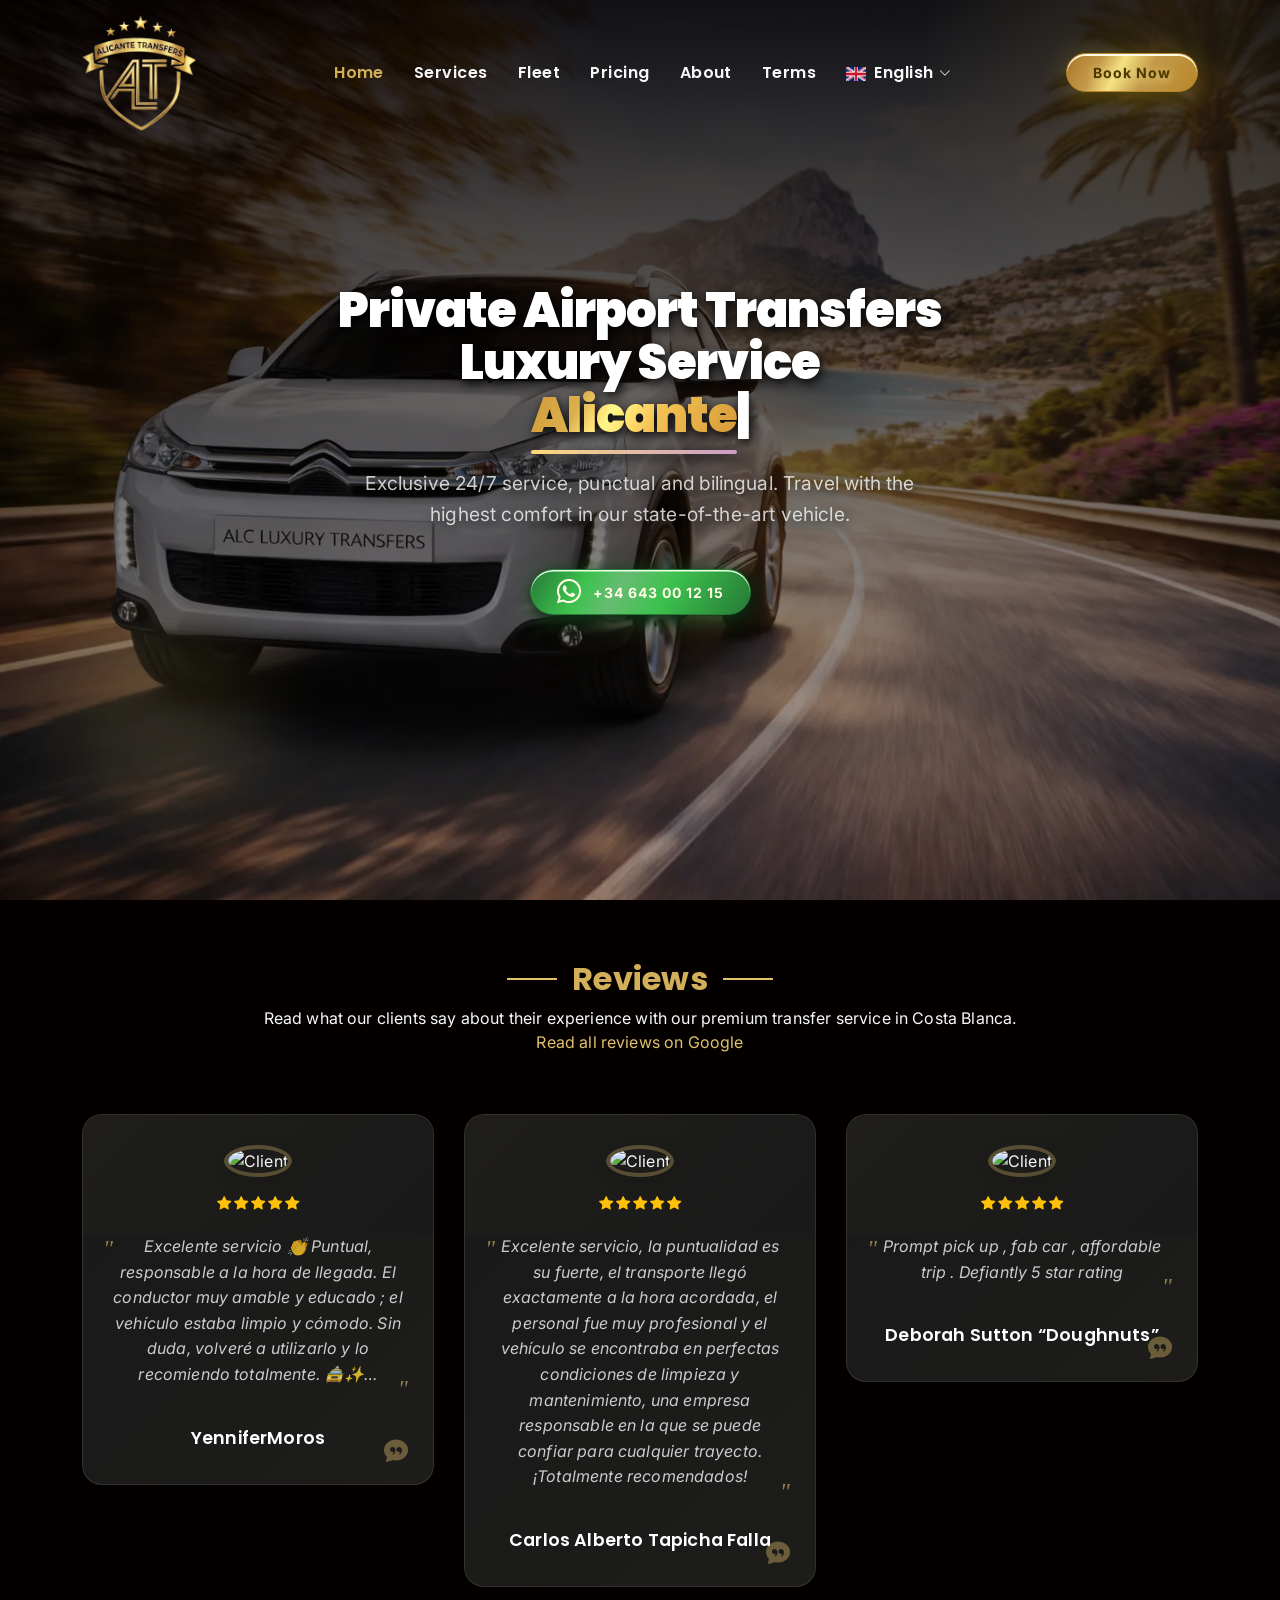
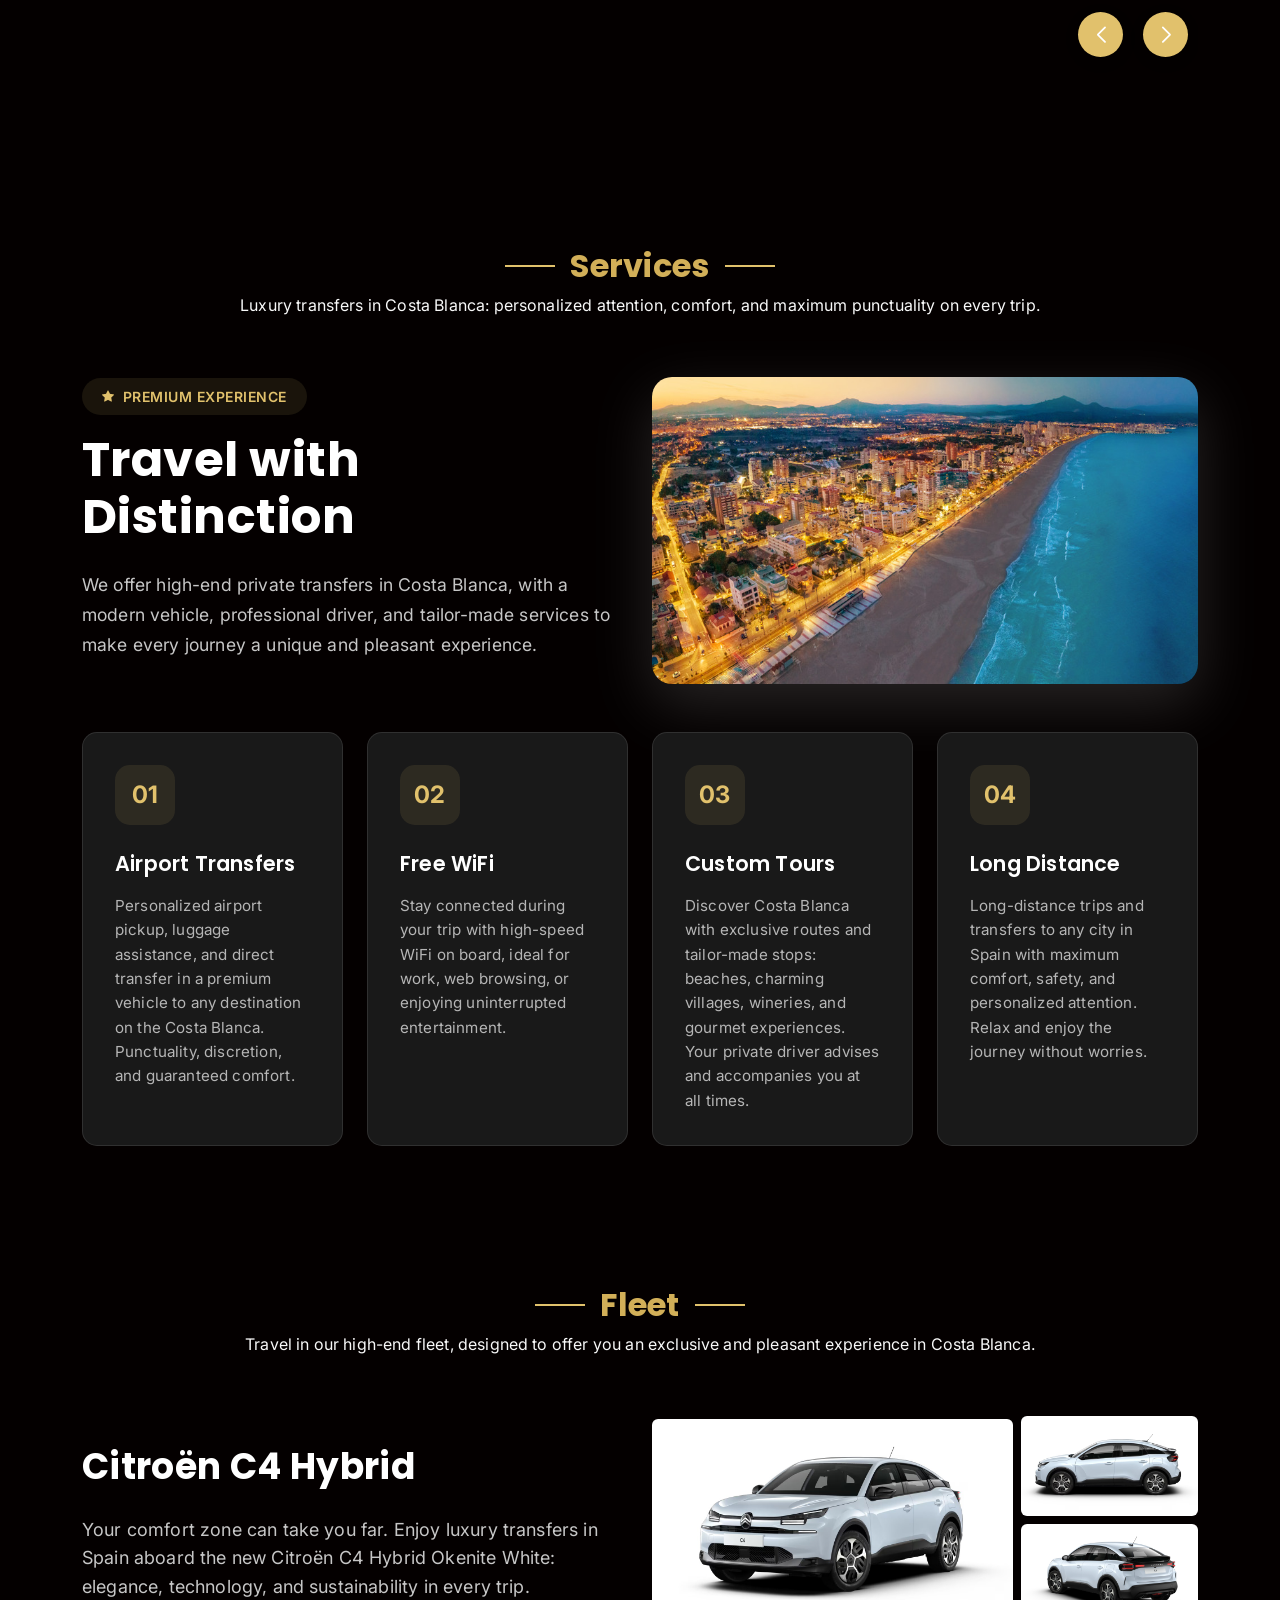
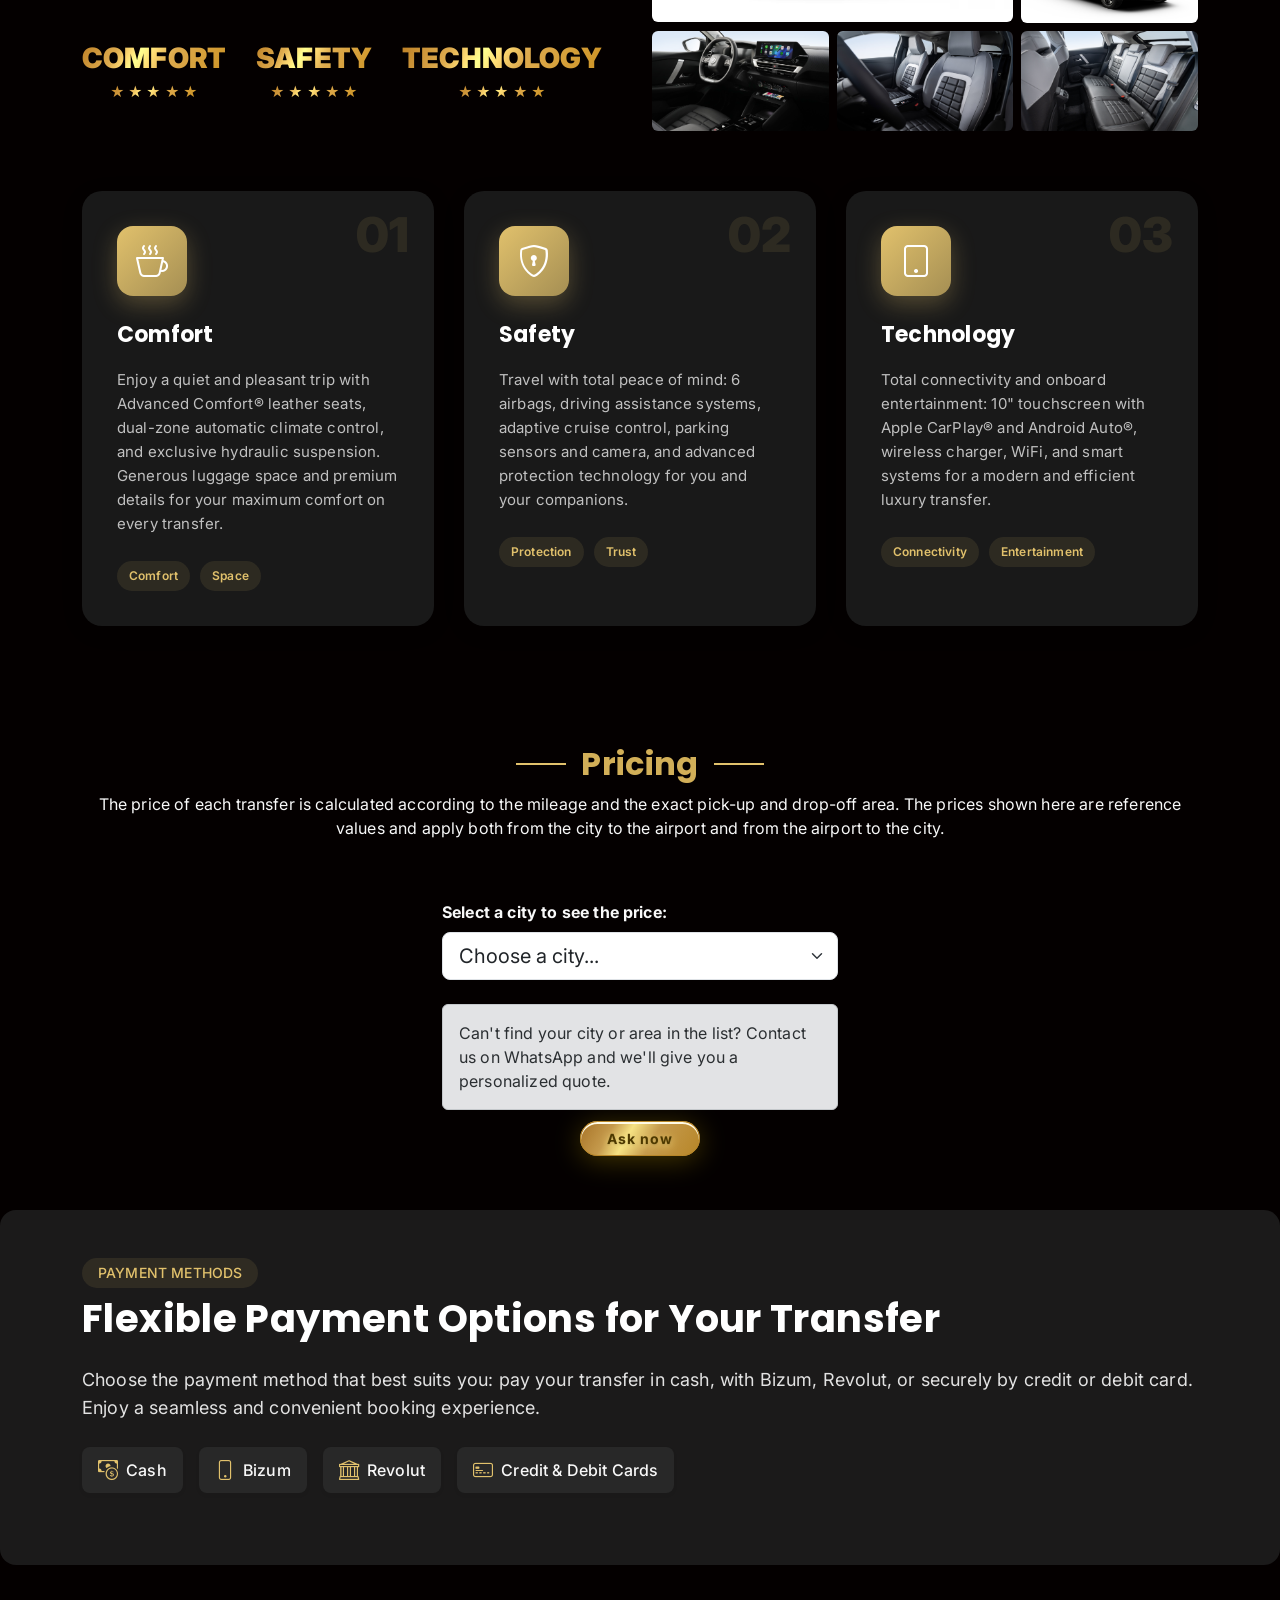
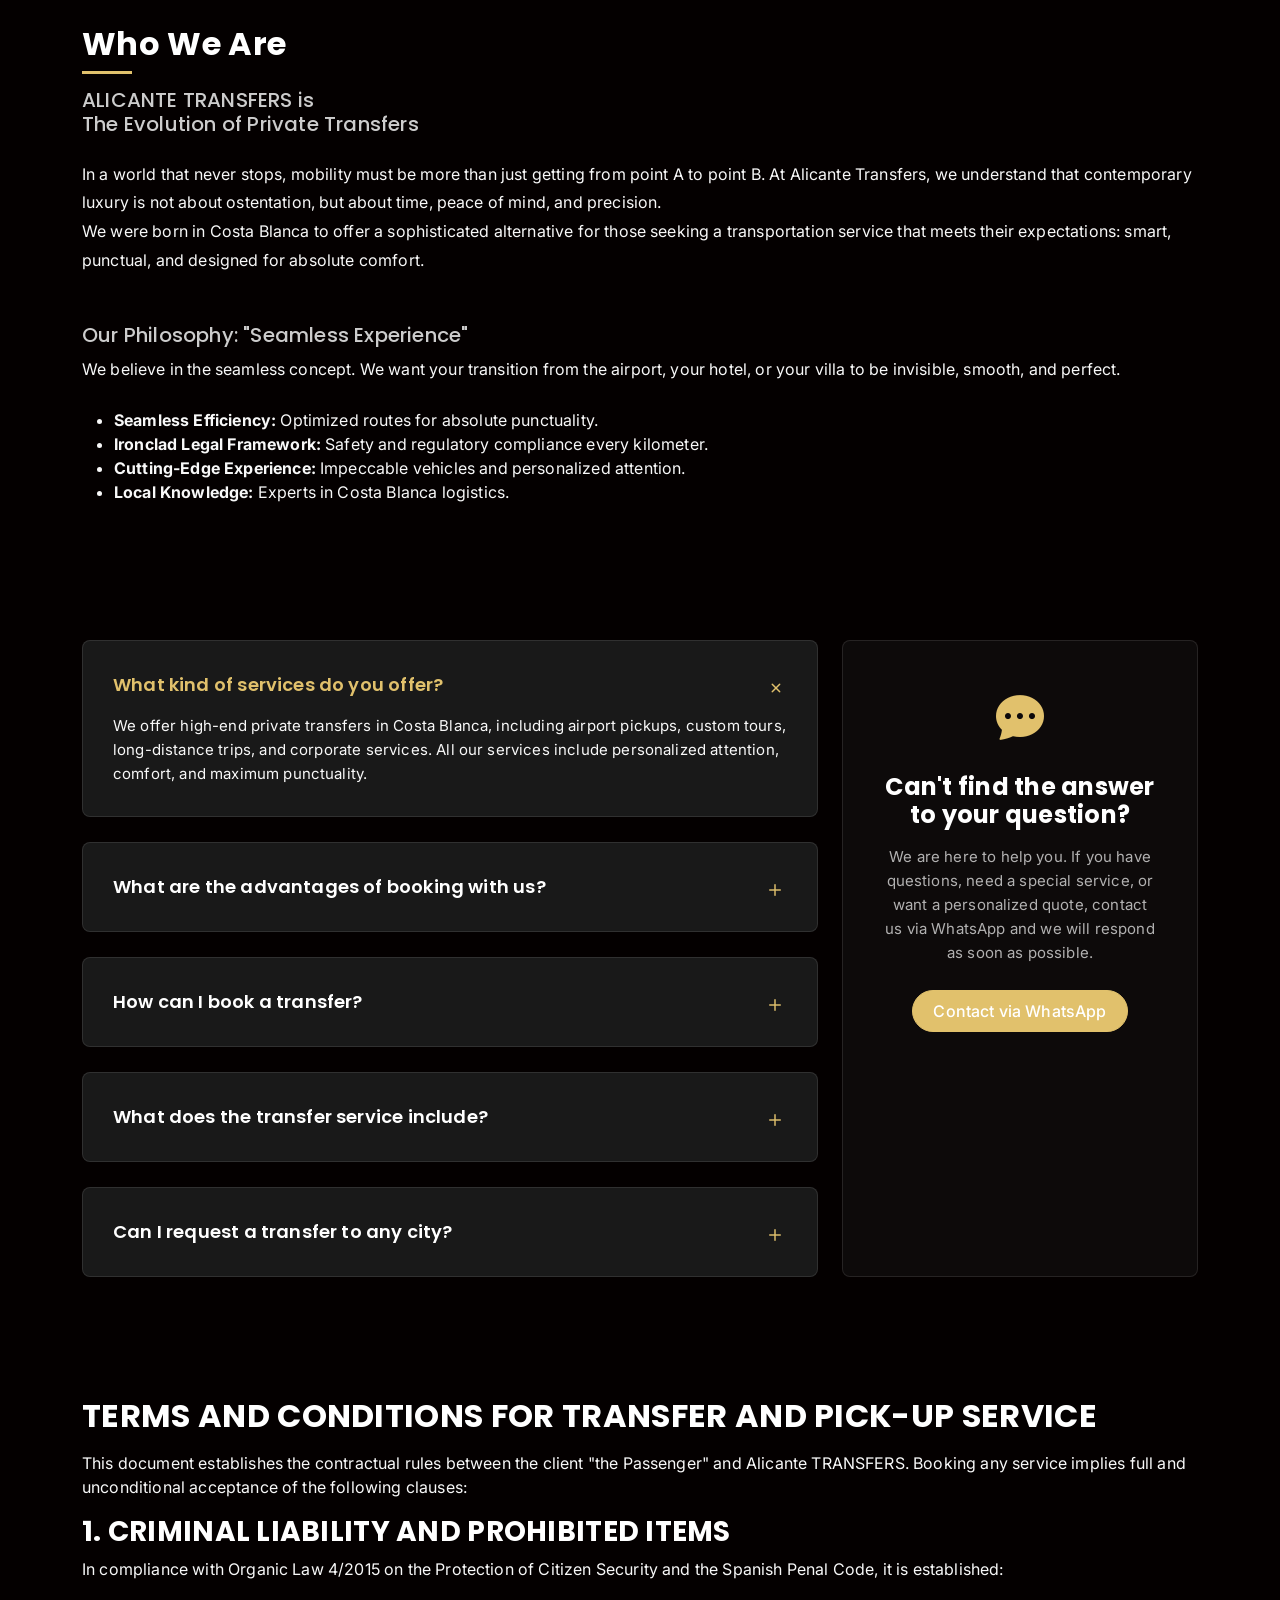
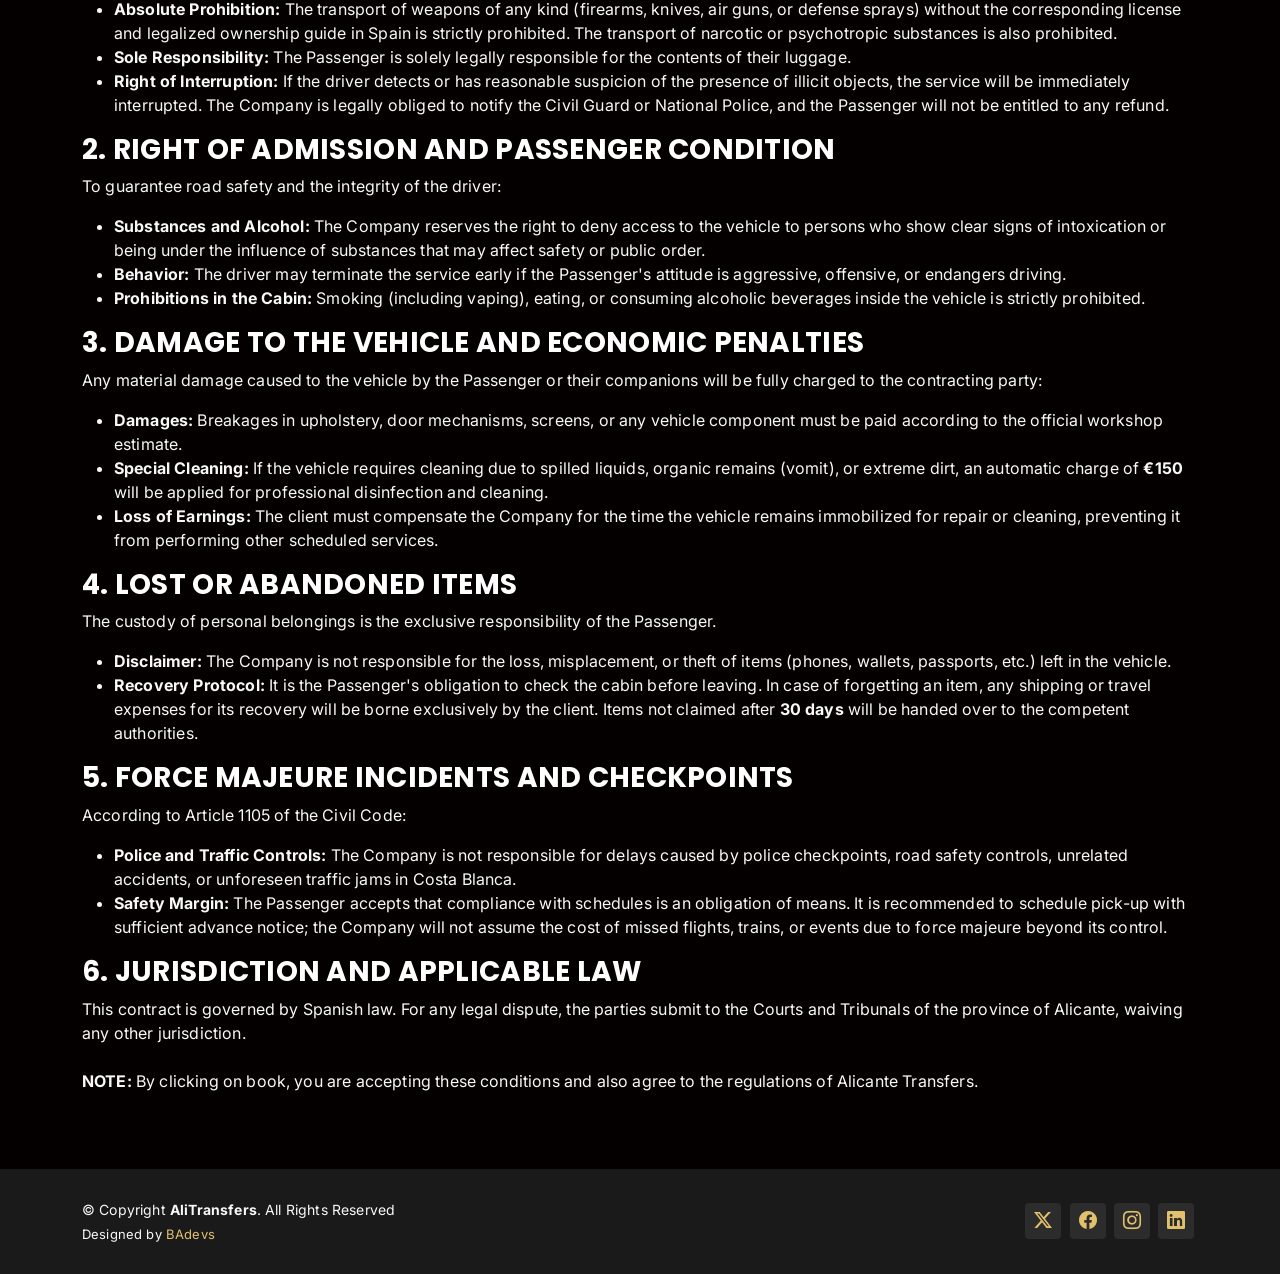
==== commit 97fe1e88: "." ====
--- a/index.html
+++ b/index.html
@@ -671,6 +671,44 @@
 
     </section><!-- /Pricing Section -->
 
+    <!-- Call To Action Section -->
+    <section id="call-to-action" class="call-to-action section light-background">
+
+      <div class="container" data-aos="fade-up" data-aos-delay="100">
+
+        <div class="advertise-1 d-flex flex-column flex-lg-row gap-4 align-items-center position-relative">
+
+          <div class="content-left flex-grow-1" data-aos="fade-right" data-aos-delay="200">
+            <span class="badge text-uppercase mb-2">Payment Methods</span>
+            <h2>Flexible Payment Options for Your Transfer</h2>
+            <p class="my-4">Choose the payment method that best suits you: pay your transfer in cash, with Bizum, Revolut, or securely by credit or debit card. Enjoy a seamless and convenient booking experience.</p>
+
+            <div class="features d-flex flex-wrap gap-3 mb-4">
+              <div class="feature-item">
+                <i class="bi bi-cash-coin"></i>
+                <span>Cash</span>
+              </div>
+              <div class="feature-item">
+                <i class="bi bi-phone"></i>
+                <span>Bizum</span>
+              </div>
+              <div class="feature-item">
+                <i class="bi bi-bank"></i>
+                <span>Revolut</span>
+              </div>
+              <div class="feature-item">
+                <i class="bi bi-credit-card-2-front"></i>
+                <span>Credit & Debit Cards</span>
+              </div>
+            </div>
+          </div>
+
+        </div>
+
+      </div>
+
+    </section><!-- /Call To Action Section -->
+
     <!-- About Section -->
     <section id="about" class="about section">
 
--- a/assets/css/main.css
+++ b/assets/css/main.css
@@ -764,7 +764,7 @@
   padding-bottom: 60px;
   background-image:
   linear-gradient(0deg, color-mix(in srgb, #000000, transparent 75%) 0%, var(--background-color) 115%, color-mix(in srgb, #000000, transparent 85%) 100%),
-  url(/assets/img/misc/background.png);
+  url(/assets/img/misc/background.webp);
   background-size: cover;
   background-repeat: no-repeat;
 }
@@ -1111,7 +1111,7 @@
   .hero {
     background-image:
     linear-gradient(0deg, color-mix(in srgb, #000000, transparent 75%) 0%, var(--background-color) 115%, color-mix(in srgb, #000000, transparent 85%) 100%),
-    url(/assets/img/misc/background-m.png);
+    url(/assets/img/misc/background-m.webp);
     background-size: cover;
     min-height: 100vh;
   }
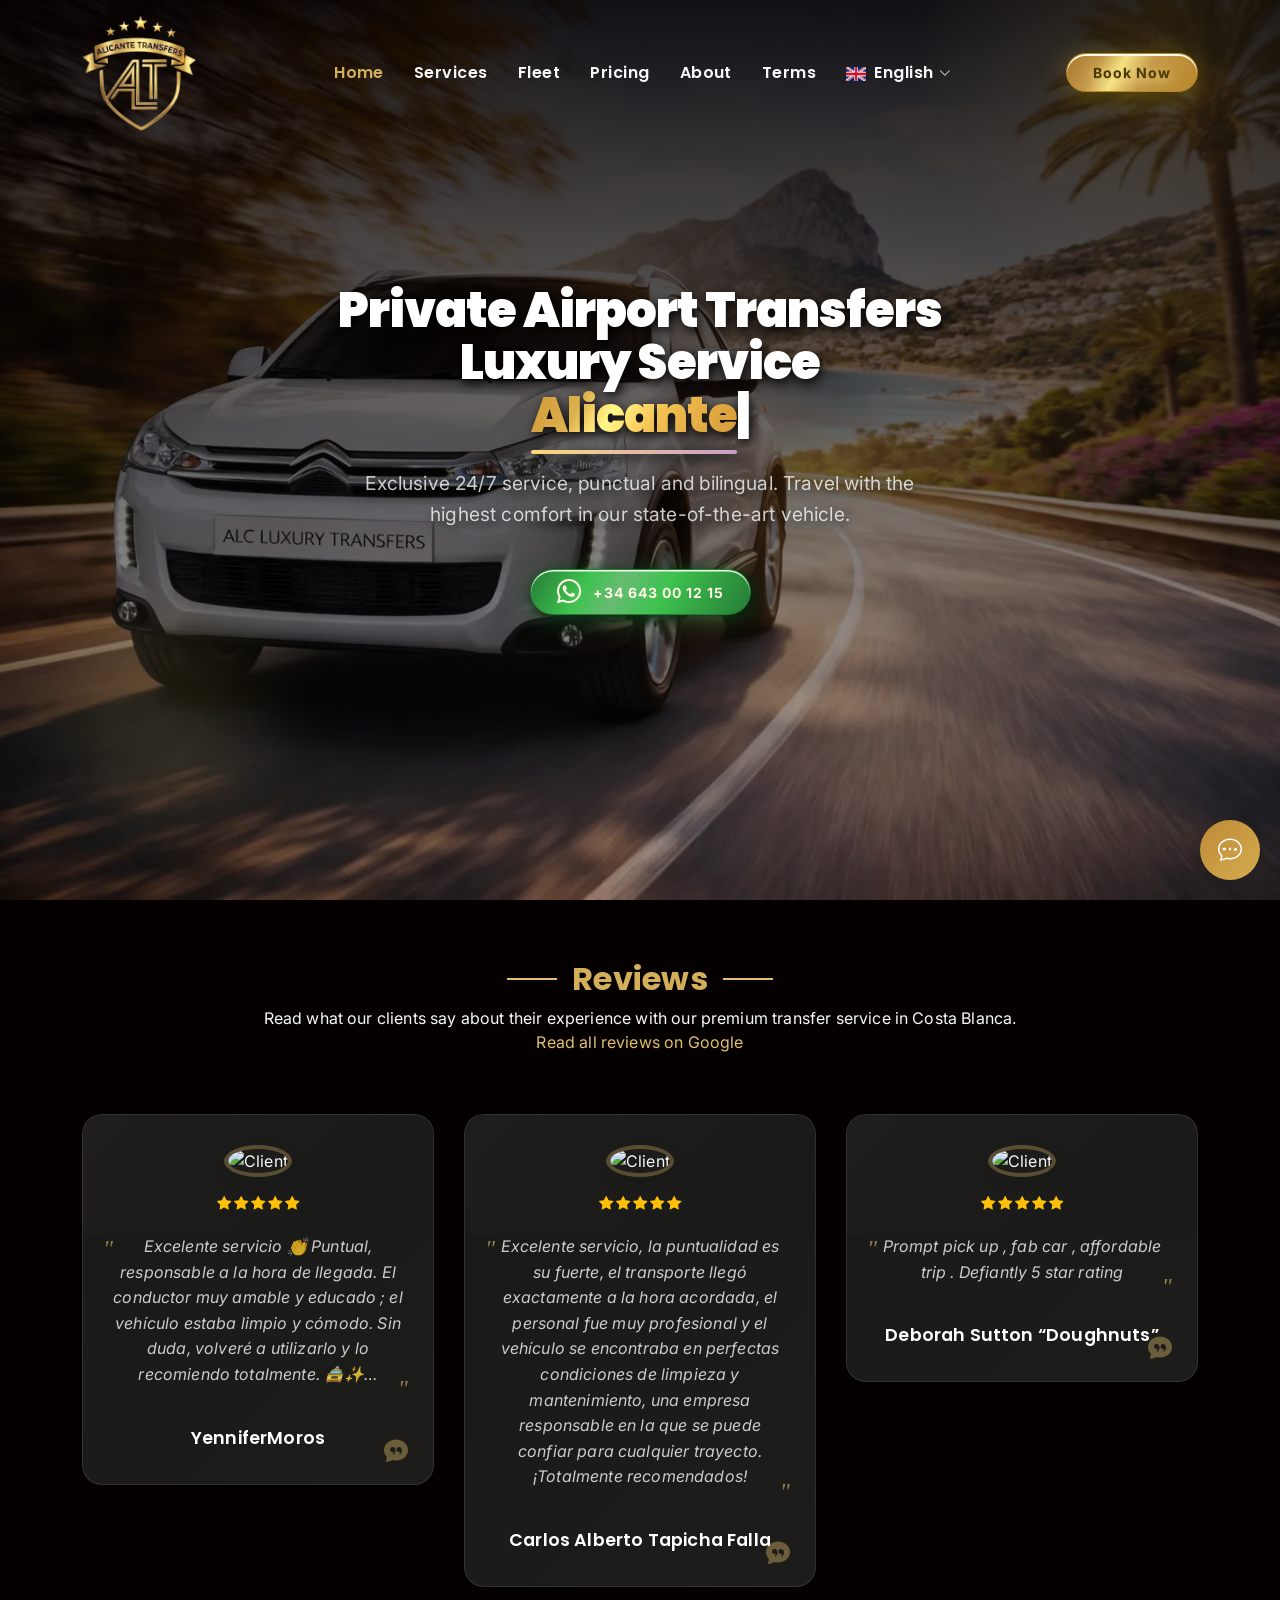
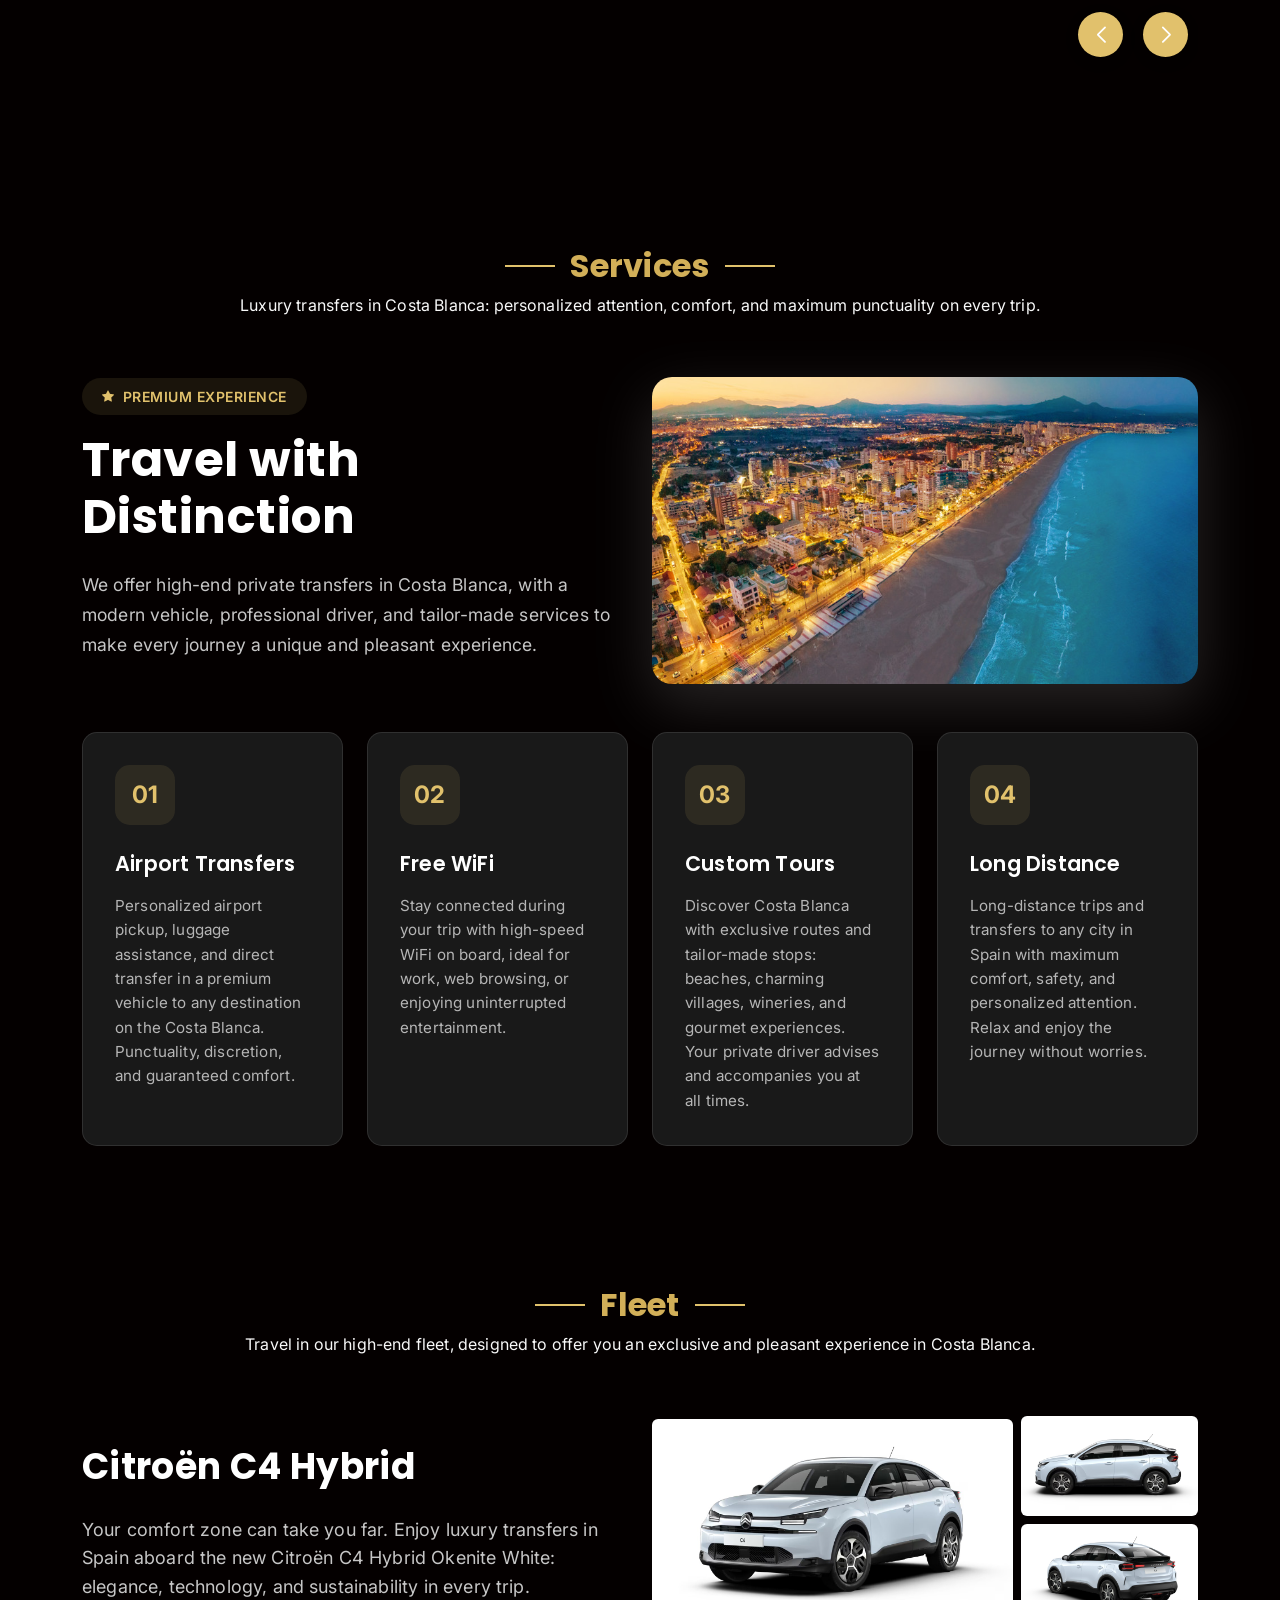
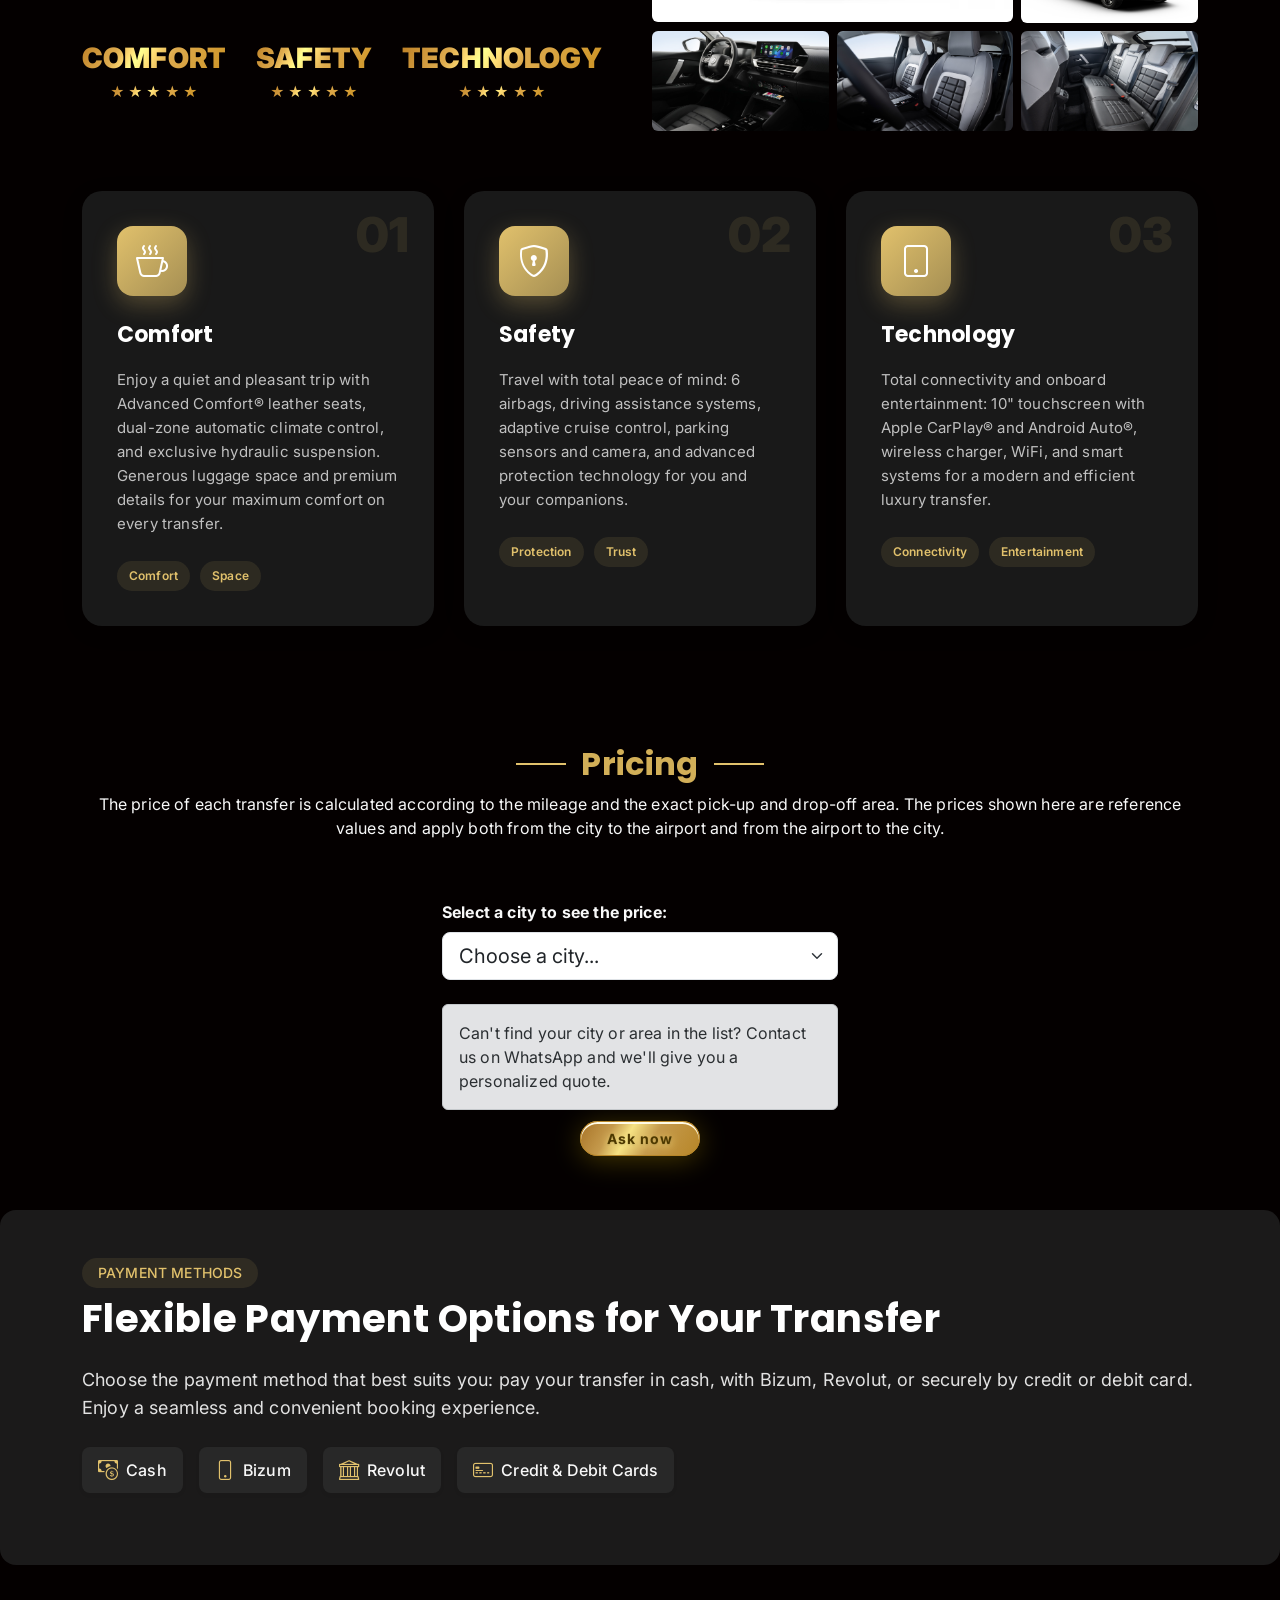
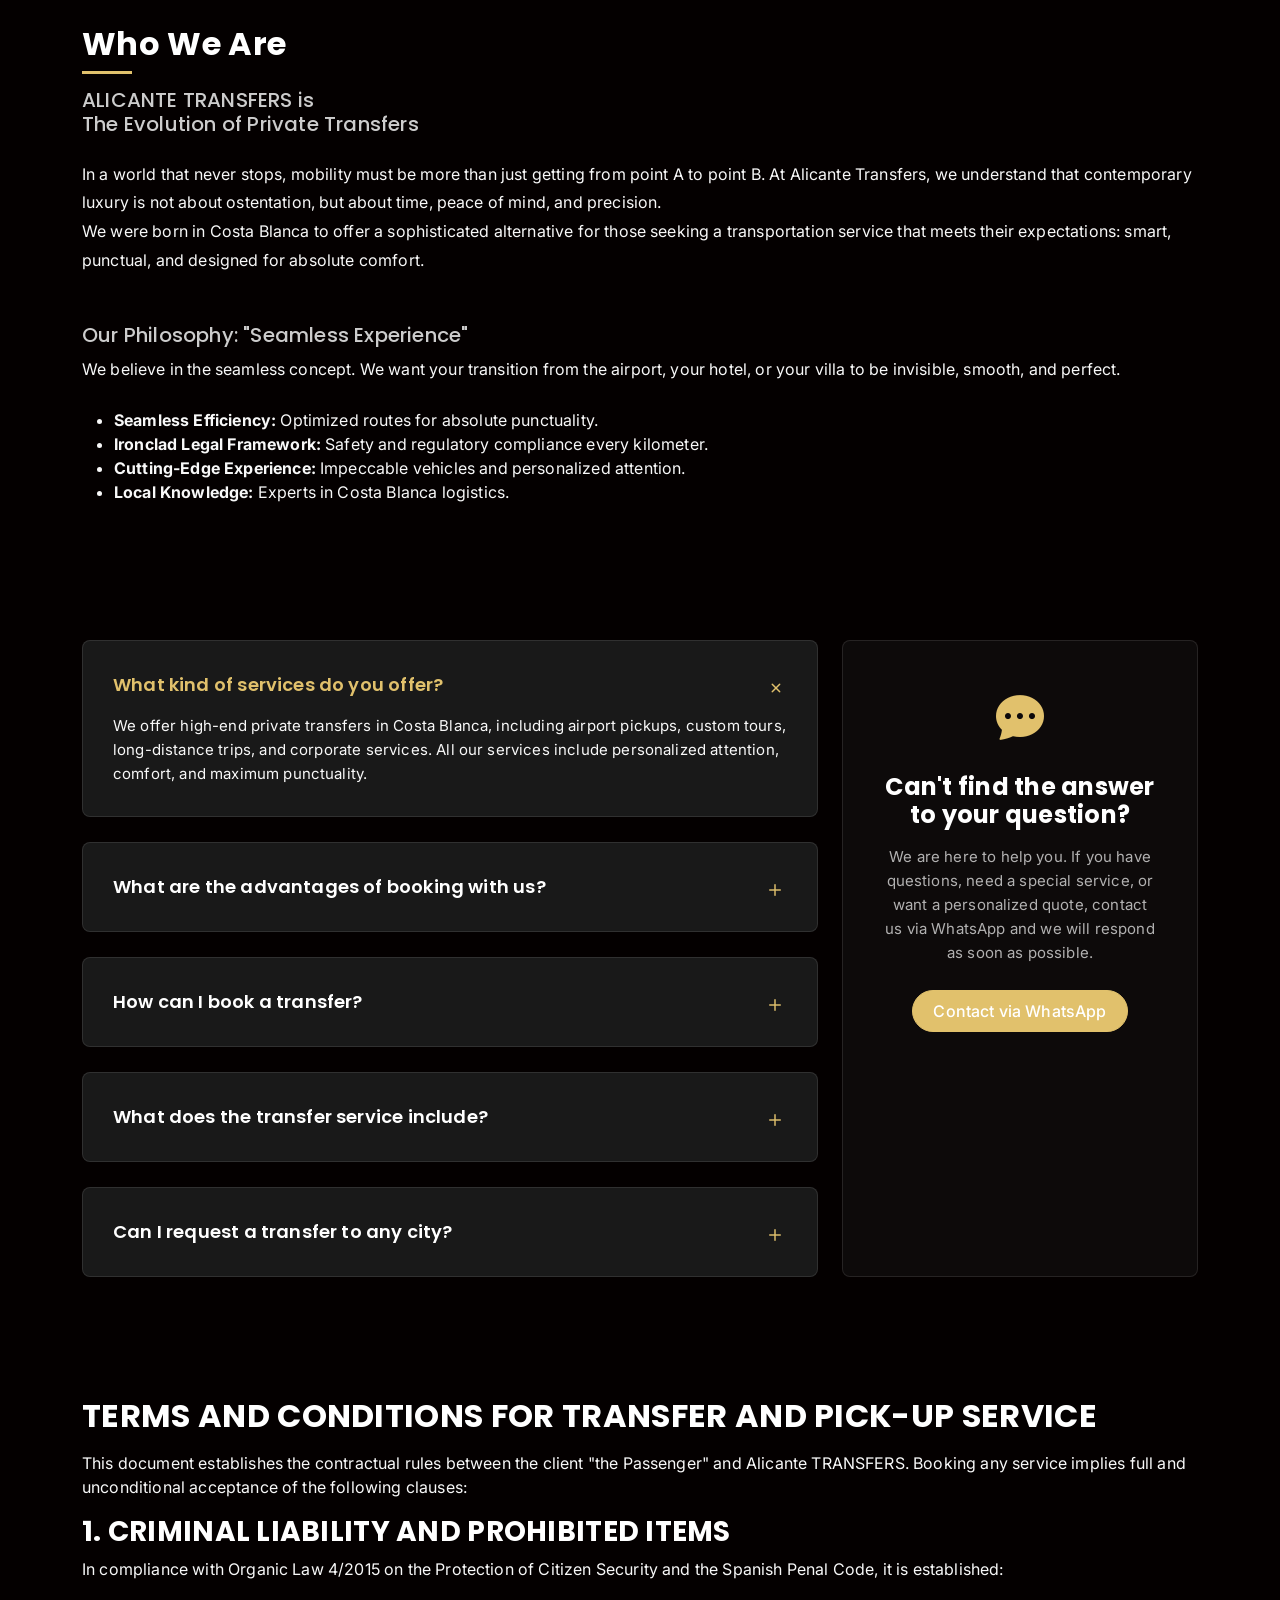
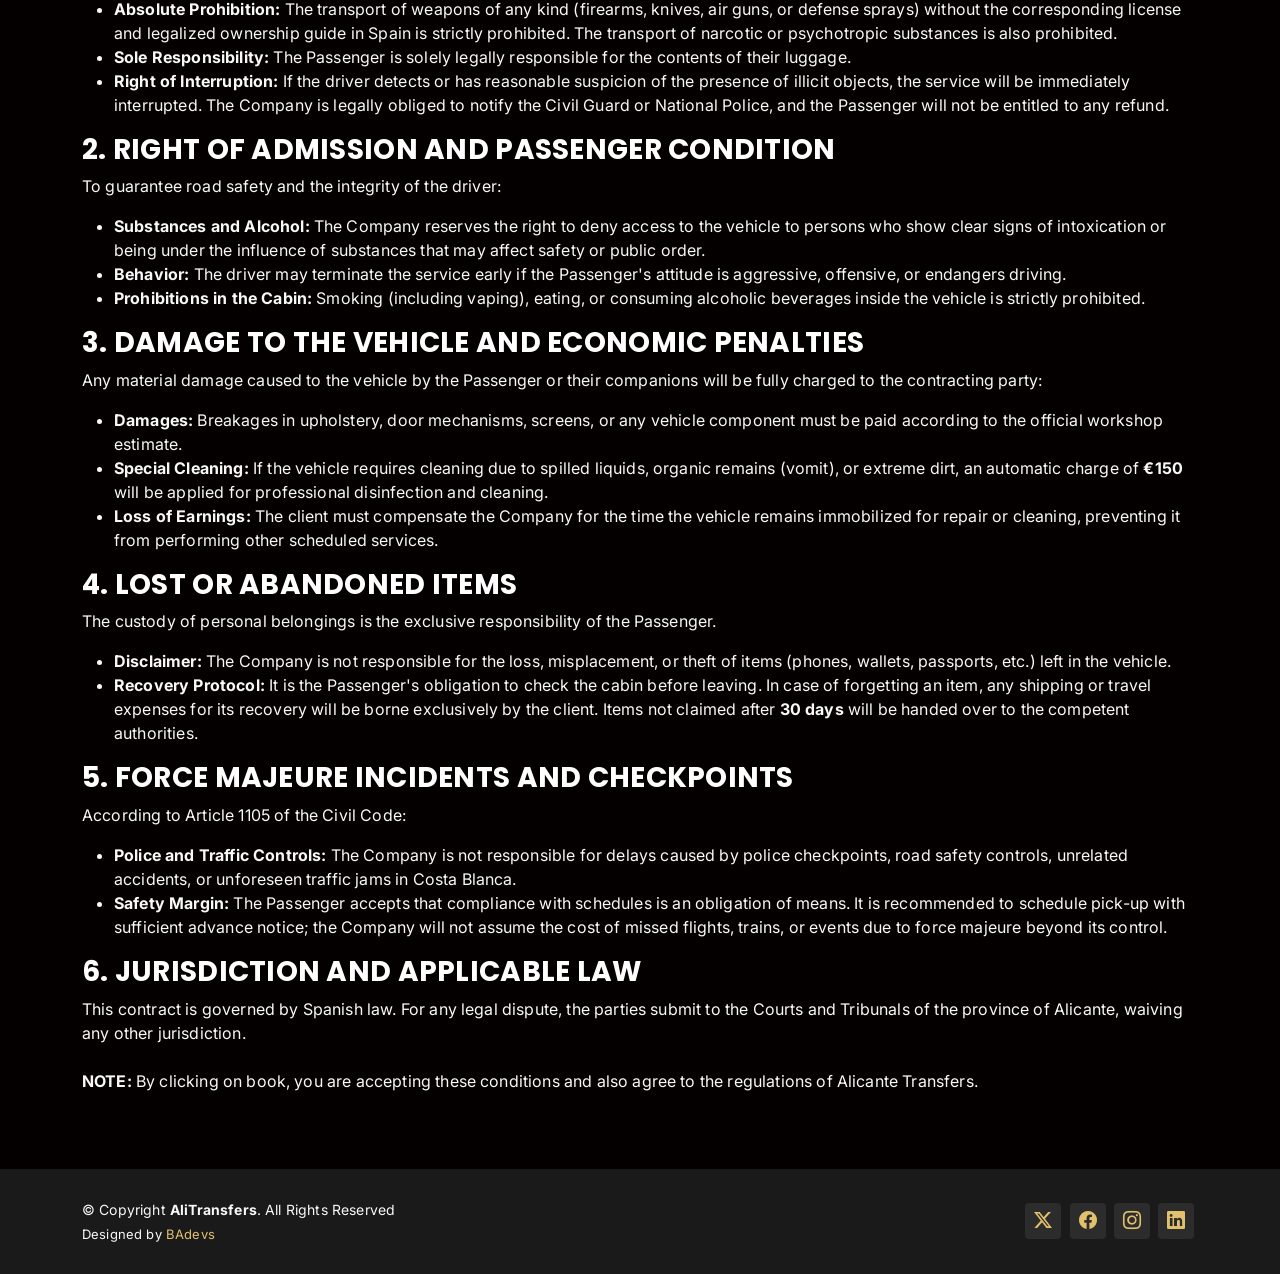
==== commit 307d5bf2: "chatbot" ====
--- a/index.html
+++ b/index.html
@@ -24,7 +24,21 @@
   <link rel="alternate" href="https://alitransfers.com/es/" hreflang="es">
   <link rel="alternate" href="https://alitransfers.com/" hreflang="x-default">
   <meta name="robots" content="index, follow">
-  <!-- Google Tag Manager -->
+
+  <!-- Preload Poppins font for headings (critical for LCP) -->
+  <link rel="preload" href="https://fonts.googleapis.com/css2?family=Poppins:wght@700;900&display=swap" as="style" onload="this.rel='stylesheet'">
+  <noscript><link rel="stylesheet" href="https://fonts.googleapis.com/css2?family=Poppins:wght@700;900&display=swap"></noscript>
+
+  <!-- Inline critical CSS for hero section and h1 -->
+  <style>
+    .hero {padding-top:120px;min-height:100vh;display:flex;align-items:center;position:relative;padding-bottom:60px;background-image:linear-gradient(0deg,color-mix(in srgb,#000,transparent 75%) 0%,var(--background-color) 115%,color-mix(in srgb,#000,transparent 85%) 100%),url(/assets/img/misc/background.webp);background-size:cover;background-repeat:no-repeat;}
+    .hero .hero-wrapper {width:100%;max-width:900px;margin:0 auto;}
+    .hero .hero-title {font-family:'Poppins',sans-serif;font-size:48px;font-weight:900;color:#fff;line-height:1.1;margin-bottom:25px;letter-spacing:-0.02em;filter:drop-shadow(2px 4px 6px black);}
+    @media (max-width:768px){.hero .hero-title{font-size:36px;}}
+    @media (max-width:575px){.hero .hero-title{font-size:28px;}}
+    .hero .hero-title .typed{background:linear-gradient(120deg,#bc8937 0%,#c39f4c 25%,#f1db7e 40%,#d6ad50 60%,#bc8937 100%);-webkit-background-clip:text;-webkit-text-fill-color:transparent;background-clip:text;color:transparent;position:relative;font-weight:900;text-shadow:0 1px 2px #b78628,0 2px 6px #fffbe6,0 0.5px 0 #fffbe6,0 0 8px rgba(255,215,0,0.15),0 1.5px 0 #f6e283 inset;filter:brightness(1.08) contrast(1.1);}
+    .hero .hero-title .typed::after{content:"";position:absolute;bottom:-5px;left:0;width:100%;height:4px;background:linear-gradient(135deg,#e1c16c 0%,color-mix(in srgb,#e1c16c,#8b5cf6 50%) 100%);border-radius:2px;}
+  </style>
 
   <!-- LocalBusiness Structured Data -->
   <script type="application/ld+json">
@@ -113,7 +127,8 @@
   <!-- Fonts -->
   <link href="https://fonts.googleapis.com" rel="preconnect">
   <link href="https://fonts.gstatic.com" rel="preconnect" crossorigin>
-  <link href="https://fonts.googleapis.com/css2?family=Inter:wght@400;700&family=Poppins:wght@500;700&display=swap" rel="stylesheet">
+  <link rel="preload" as="style" href="https://fonts.googleapis.com/css2?family=Inter:wght@400;700&family=Poppins:wght@500;700&display=swap" onload="this.onload=null;this.rel='stylesheet'">
+  <noscript><link rel="stylesheet" href="https://fonts.googleapis.com/css2?family=Inter:wght@400;700&family=Poppins:wght@500;700&display=swap"></noscript>
 
   <!-- Vendor CSS Files -->
   <link href="assets/vendor/bootstrap/css/bootstrap.min.css" rel="stylesheet">
@@ -125,8 +140,12 @@
   <!-- Main CSS File -->
   <link href="assets/css/main.css" rel="stylesheet">
 
+  <!-- Chatbot Widget CSS -->
+  <link href="assets/css/chatbot.css" rel="stylesheet">
+
   <!-- Icons -->
-  <link rel="stylesheet" href="https://cdnjs.cloudflare.com/ajax/libs/font-awesome/6.0.0/css/all.min.css">
+  <link rel="preload" href="https://cdnjs.cloudflare.com/ajax/libs/font-awesome/6.0.0/css/all.min.css" as="style" onload="this.onload=null;this.rel='stylesheet'">
+  <noscript><link rel="stylesheet" href="https://cdnjs.cloudflare.com/ajax/libs/font-awesome/6.0.0/css/all.min.css"></noscript>
 
 </head>
 
@@ -152,10 +171,10 @@
           <li><a href="#about">About</a></li>
           <li><a href="#terms">Terms</a></li>
           <li class="dropdown lang-dropdown">
-            <a href="#" id="selected-lang"><span class="lang-flag"><img src="assets/img/misc/flag-uk.png" alt="English" style="width:20px;height:14px;margin-right:8px;vertical-align:middle;"></span> <span class="lang-label">English</span> <i class="bi bi-chevron-down toggle-dropdown"></i></a>
+            <a href="#" id="selected-lang"><span class="lang-flag"><img src="assets/img/misc/flag-uk.png" alt="English" style="width:20px;height:14px;margin-right:8px;vertical-align:middle;" loading="lazy"></span> <span class="lang-label">English</span> <i class="bi bi-chevron-down toggle-dropdown"></i></a>
             <ul>
-              <li><a href="." class="lang-option active" data-lang="en" data-flag="assets/img/misc/flag-uk.png" data-label="English"><img src="assets/img/misc/flag-uk.png" alt="English" style="width:20px;height:14px;margin-right:8px;vertical-align:middle;"> English</a></li>
-              <li><a href="/es/" class="lang-option" data-lang="es" data-flag="assets/img/misc/flag-es.png" data-label="Español"><img src="assets/img/misc/flag-es.png" alt="Español" style="width:20px;height:14px;margin-right:8px;vertical-align:middle;"> Español</a></li>
+              <li><a href="." class="lang-option active" data-lang="en" data-flag="assets/img/misc/flag-uk.png" data-label="English"><img src="assets/img/misc/flag-uk.png" alt="English" style="width:20px;height:14px;margin-right:8px;vertical-align:middle;" loading="lazy"> English</a></li>
+              <li><a href="/es/" class="lang-option" data-lang="es" data-flag="assets/img/misc/flag-es.png" data-label="Español"><img src="assets/img/misc/flag-es.png" alt="Español" style="width:20px;height:14px;margin-right:8px;vertical-align:middle;" loading="lazy"> Español</a></li>
             </ul>
           </li>
         </ul>
@@ -886,16 +905,19 @@
   <a href="#" id="scroll-top" class="scroll-top d-flex align-items-center justify-content-center"><i class="bi bi-arrow-up-short"></i></a>
 
   <!-- Vendor JS Files -->
-  <script src="assets/vendor/bootstrap/js/bootstrap.bundle.min.js"></script>
-  <script src="assets/vendor/php-email-form/validate.js"></script>
-  <script src="assets/vendor/aos/aos.js"></script>
-  <script src="assets/vendor/glightbox/js/glightbox.min.js"></script>
-  <script src="assets/vendor/purecounter/purecounter_vanilla.js"></script>
-  <script src="assets/vendor/typed.js/typed.umd.js"></script>
-  <script src="assets/vendor/swiper/swiper-bundle.min.js"></script>
+  <script src="assets/vendor/bootstrap/js/bootstrap.bundle.min.js" defer></script>
+  <script src="assets/vendor/php-email-form/validate.js" defer></script>
+  <script src="assets/vendor/aos/aos.js" defer></script>
+  <script src="assets/vendor/glightbox/js/glightbox.min.js" defer></script>
+  <script src="assets/vendor/purecounter/purecounter_vanilla.js" defer></script>
+  <script src="assets/vendor/typed.js/typed.umd.js" defer></script>
+  <script src="assets/vendor/swiper/swiper-bundle.min.js" defer></script>
 
   <!-- Main JS File -->
-  <script src="assets/js/main.js"></script>
+  <script src="assets/js/main.js" defer></script>
+
+  <!-- Chatbot Widget JS -->
+  <script src="assets/js/chatbot.js" defer></script>
 
 </body>
 
--- a/assets/css/chatbot.css
+++ b/assets/css/chatbot.css
@@ -0,0 +1,283 @@
+/* Chatbot Widget Styles */
+
+.chatbot-widget {
+  position: fixed;
+  bottom: 20px;
+  right: 20px;
+  z-index: 9999;
+  font-family: 'Inter', sans-serif;
+}
+
+.chatbot-toggle-btn {
+  width: 60px;
+  height: 60px;
+  border-radius: 50%;
+  background: linear-gradient(135deg, #bc8937 0%, #d6ad50 100%);
+  border: none;
+  color: white;
+  font-size: 24px;
+  cursor: pointer;
+  box-shadow: 0 4px 12px rgba(0, 0, 0, 0.15);
+  display: flex;
+  align-items: center;
+  justify-content: center;
+  transition: all 0.3s ease;
+  padding: 0;
+}
+
+.chatbot-toggle-btn:hover {
+  background: linear-gradient(135deg, #d6ad50 0%, #f1db7e 100%);
+  transform: scale(1.1);
+  box-shadow: 0 6px 16px rgba(0, 0, 0, 0.2);
+}
+
+.chatbot-toggle-btn.active {
+  background: linear-gradient(135deg, #8b5cf6 0%, #a78bfa 100%);
+}
+
+.chatbot-container {
+  display: none;
+  position: absolute;
+  bottom: 80px;
+  right: 0;
+  width: 380px;
+  height: 500px;
+  background: white;
+  border-radius: 12px;
+  box-shadow: 0 10px 40px rgba(0, 0, 0, 0.16);
+  overflow: hidden;
+  flex-direction: column;
+  animation: slideUp 0.3s ease;
+}
+
+.chatbot-container.active {
+  display: flex;
+}
+
+@keyframes slideUp {
+  from {
+    opacity: 0;
+    transform: translateY(20px);
+  }
+  to {
+    opacity: 1;
+    transform: translateY(0);
+  }
+}
+
+.chatbot-header {
+  background: linear-gradient(135deg, #bc8937 0%, #d6ad50 100%);
+  color: white;
+  padding: 16px;
+  text-align: center;
+  border-bottom: 2px solid #a67c3a;
+}
+
+.chatbot-header h3 {
+  margin: 0;
+  font-size: 18px;
+  font-weight: 700;
+}
+
+.chatbot-header p {
+  margin: 4px 0 0 0;
+  font-size: 12px;
+  opacity: 0.9;
+}
+
+.chatbot-messages {
+  flex: 1;
+  overflow-y: auto;
+  padding: 16px;
+  display: flex;
+  flex-direction: column;
+  gap: 12px;
+  background: #f9f9f9;
+}
+
+.chat-message {
+  display: flex;
+  margin-bottom: 8px;
+  animation: fadeIn 0.3s ease;
+}
+
+@keyframes fadeIn {
+  from {
+    opacity: 0;
+    transform: translateY(10px);
+  }
+  to {
+    opacity: 1;
+    transform: translateY(0);
+  }
+}
+
+.chat-message.user {
+  justify-content: flex-end;
+}
+
+.chat-message.bot {
+  justify-content: flex-start;
+}
+
+.chat-bubble {
+  max-width: 75%;
+  padding: 10px 14px;
+  border-radius: 12px;
+  word-wrap: break-word;
+  font-size: 14px;
+  line-height: 1.4;
+}
+
+.chat-message.user .chat-bubble {
+  background: linear-gradient(135deg, #bc8937 0%, #d6ad50 100%);
+  color: white;
+  border-bottom-right-radius: 4px;
+}
+
+.chat-message.bot .chat-bubble {
+  background: #e8e8e8;
+  color: #333;
+  border-bottom-left-radius: 4px;
+}
+
+.chat-message.bot.loading .chat-bubble {
+  padding: 12px 16px;
+}
+
+.typing-indicator {
+  display: flex;
+  gap: 4px;
+  height: 20px;
+  align-items: center;
+}
+
+.typing-dot {
+  width: 6px;
+  height: 6px;
+  background: #666;
+  border-radius: 50%;
+  animation: typing 1.4s infinite;
+}
+
+.typing-dot:nth-child(2) {
+  animation-delay: 0.2s;
+}
+
+.typing-dot:nth-child(3) {
+  animation-delay: 0.4s;
+}
+
+@keyframes typing {
+  0%, 60%, 100% {
+    opacity: 0.5;
+    transform: translateY(0);
+  }
+  30% {
+    opacity: 1;
+    transform: translateY(-8px);
+  }
+}
+
+.chatbot-input-area {
+  border-top: 1px solid #e0e0e0;
+  padding: 12px;
+  background: white;
+  display: flex;
+  gap: 8px;
+}
+
+.chatbot-input {
+  flex: 1;
+  border: 1px solid #ddd;
+  border-radius: 20px;
+  padding: 10px 14px;
+  font-size: 14px;
+  font-family: inherit;
+  outline: none;
+  transition: border-color 0.3s;
+}
+
+.chatbot-input:focus {
+  border-color: #bc8937;
+  box-shadow: 0 0 0 2px rgba(188, 137, 55, 0.1);
+}
+
+.chatbot-send-btn {
+  background: linear-gradient(135deg, #bc8937 0%, #d6ad50 100%);
+  color: white;
+  border: none;
+  border-radius: 50%;
+  width: 36px;
+  height: 36px;
+  display: flex;
+  align-items: center;
+  justify-content: center;
+  cursor: pointer;
+  transition: all 0.3s;
+  font-size: 16px;
+  padding: 0;
+}
+
+.chatbot-send-btn:hover:not(:disabled) {
+  background: linear-gradient(135deg, #d6ad50 0%, #f1db7e 100%);
+  transform: scale(1.05);
+}
+
+.chatbot-send-btn:disabled {
+  opacity: 0.6;
+  cursor: not-allowed;
+}
+
+.error-message {
+  background: #fee;
+  color: #c33;
+  padding: 10px 14px;
+  border-radius: 8px;
+  font-size: 12px;
+  text-align: center;
+  margin: 8px 0;
+}
+
+/* Responsive */
+@media (max-width: 480px) {
+  .chatbot-container {
+    width: 100vw;
+    height: 80vh;
+    bottom: 0;
+    right: 0;
+    border-radius: 12px 12px 0 0;
+  }
+
+  .chatbot-toggle-btn {
+    width: 56px;
+    height: 56px;
+    font-size: 20px;
+    bottom: 16px;
+    right: 16px;
+  }
+
+  .chat-bubble {
+    max-width: 85%;
+    font-size: 13px;
+    padding: 9px 12px;
+  }
+}
+
+/* Scrollbar styling */
+.chatbot-messages::-webkit-scrollbar {
+  width: 6px;
+}
+
+.chatbot-messages::-webkit-scrollbar-track {
+  background: #f0f0f0;
+}
+
+.chatbot-messages::-webkit-scrollbar-thumb {
+  background: #bc8937;
+  border-radius: 3px;
+}
+
+.chatbot-messages::-webkit-scrollbar-thumb:hover {
+  background: #9a6e2e;
+}
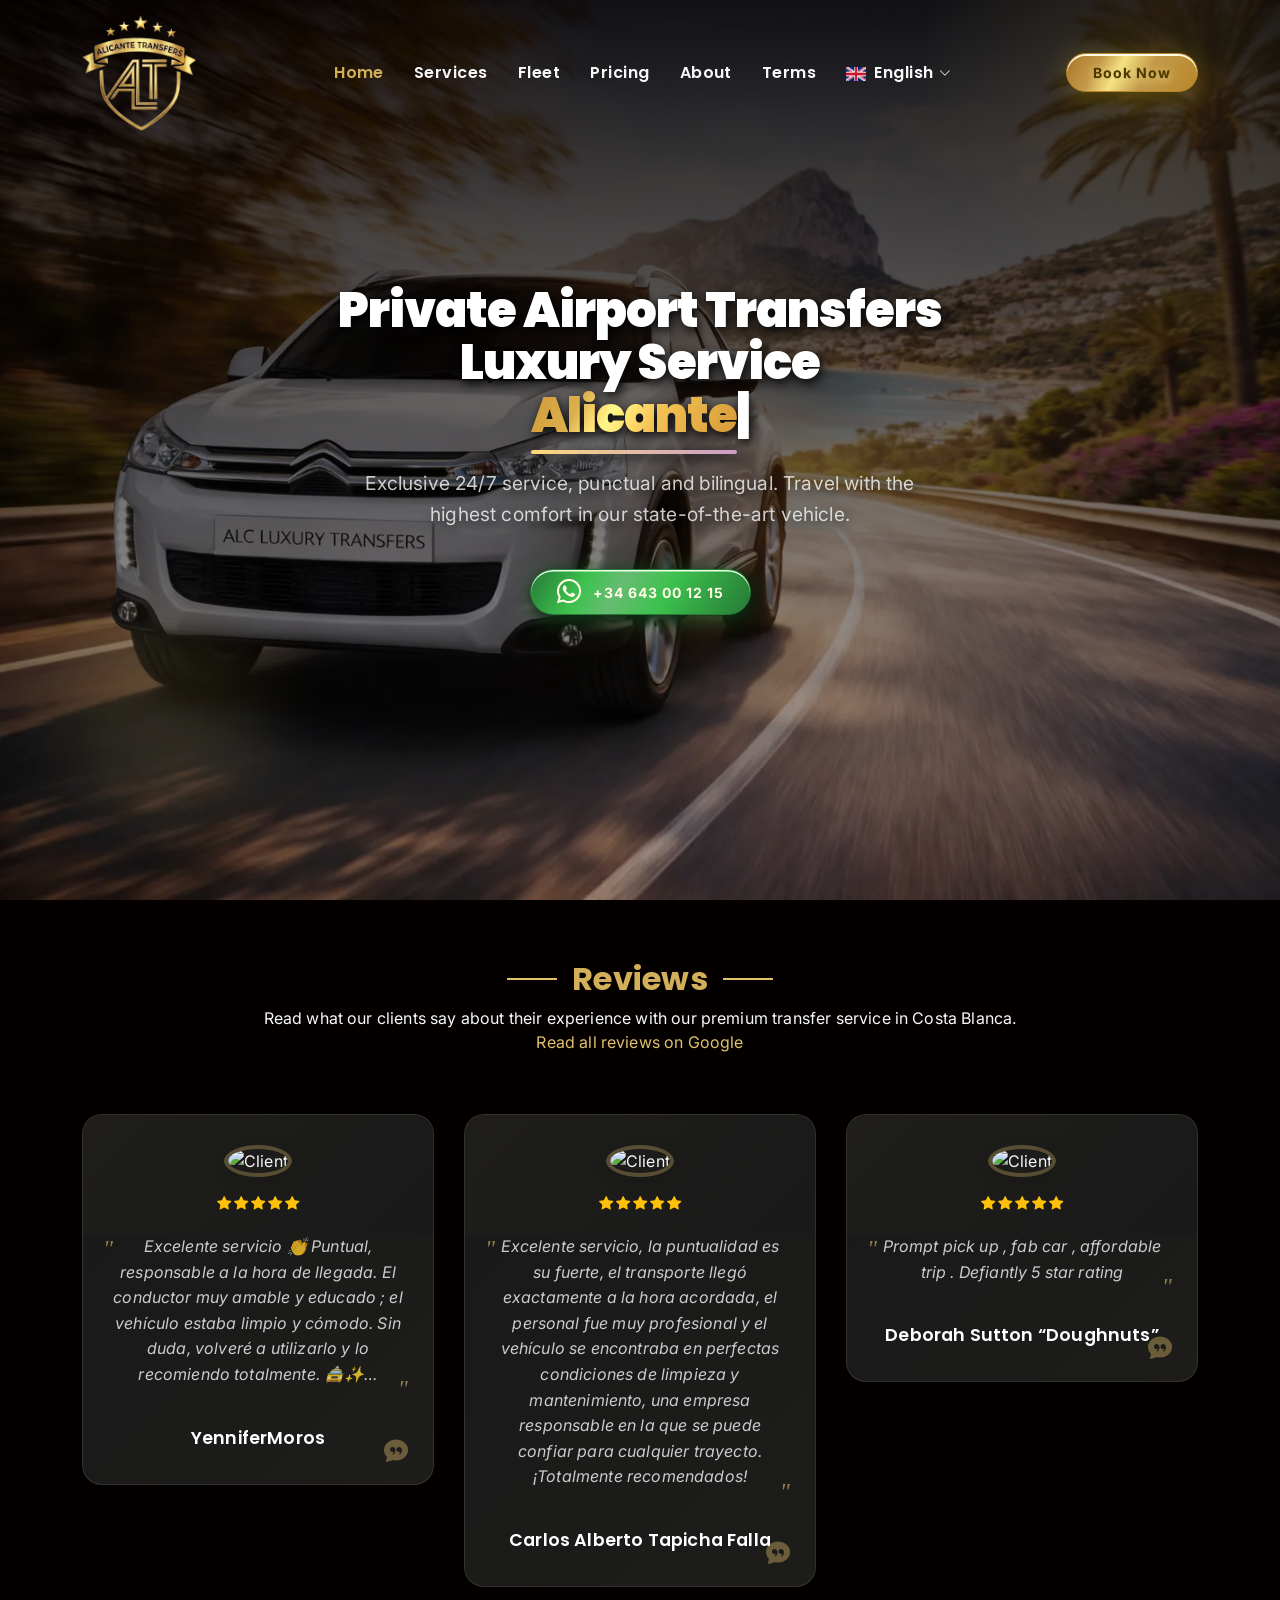
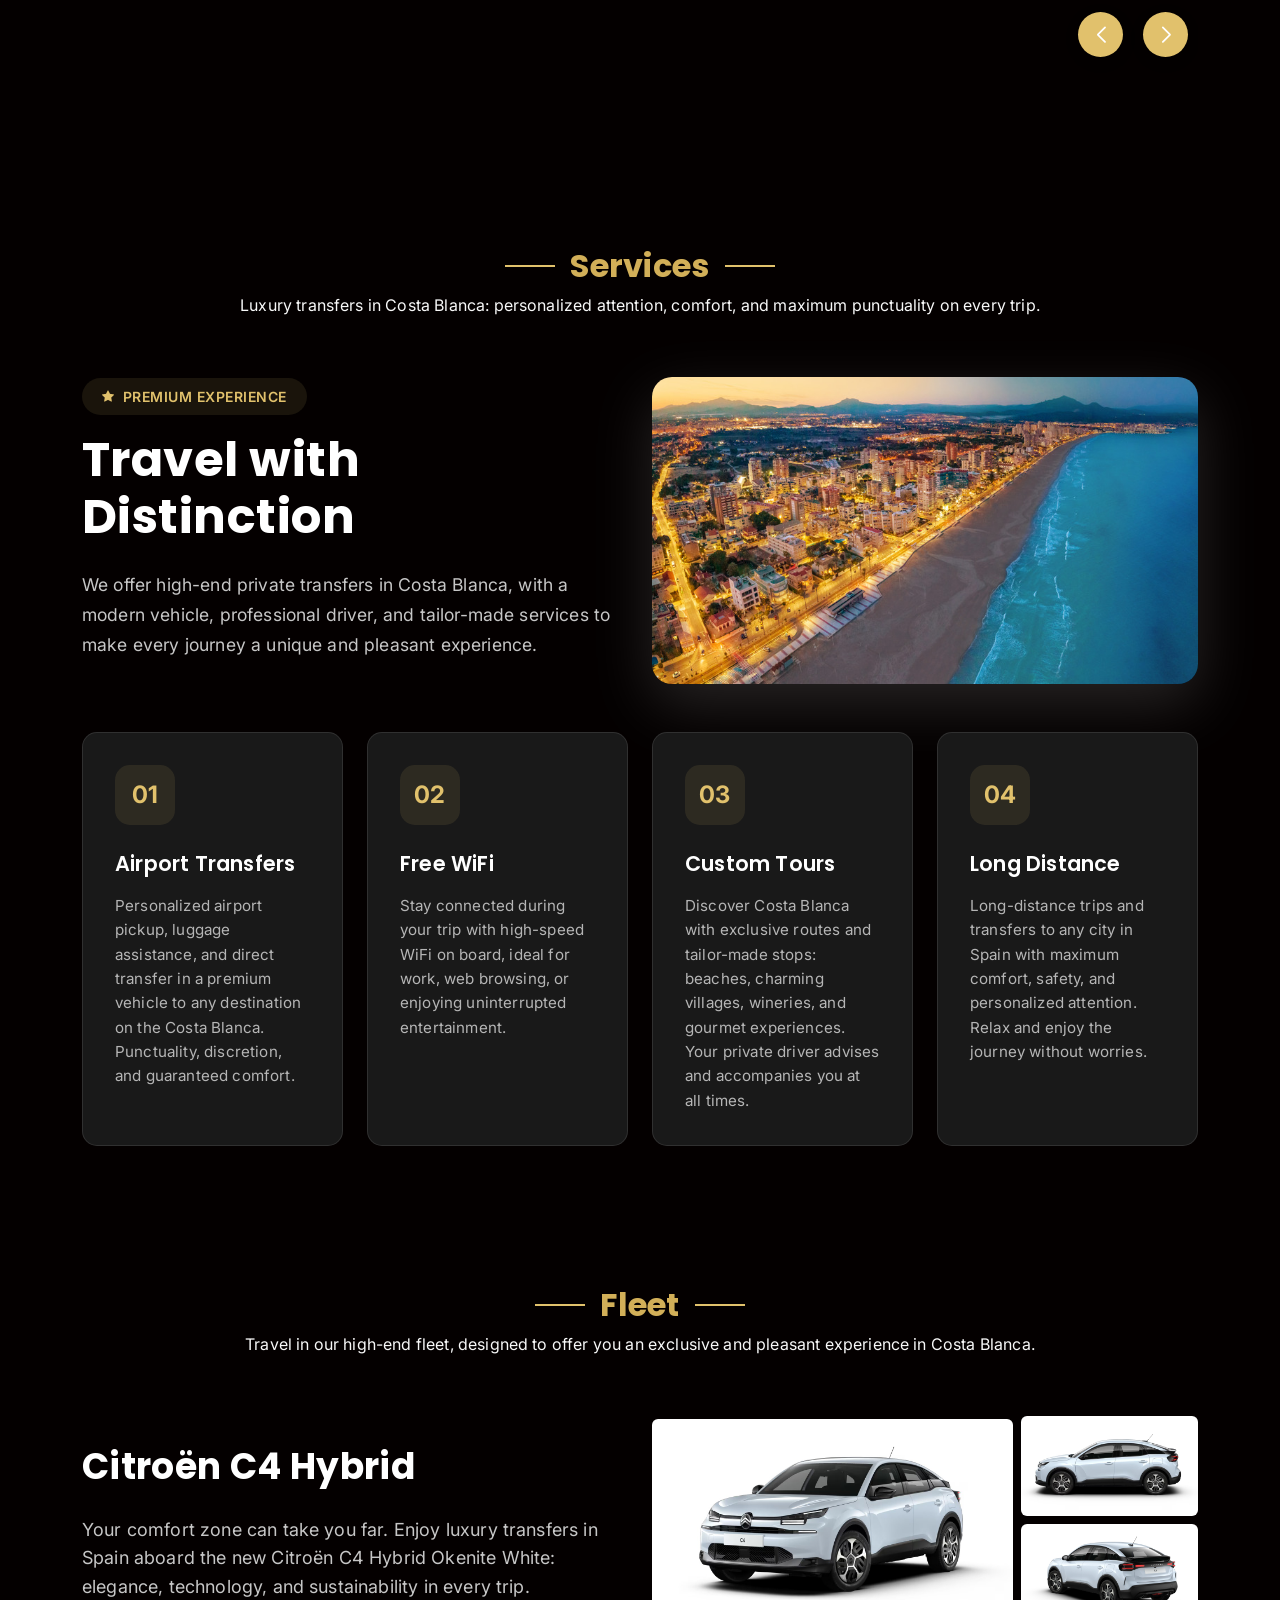
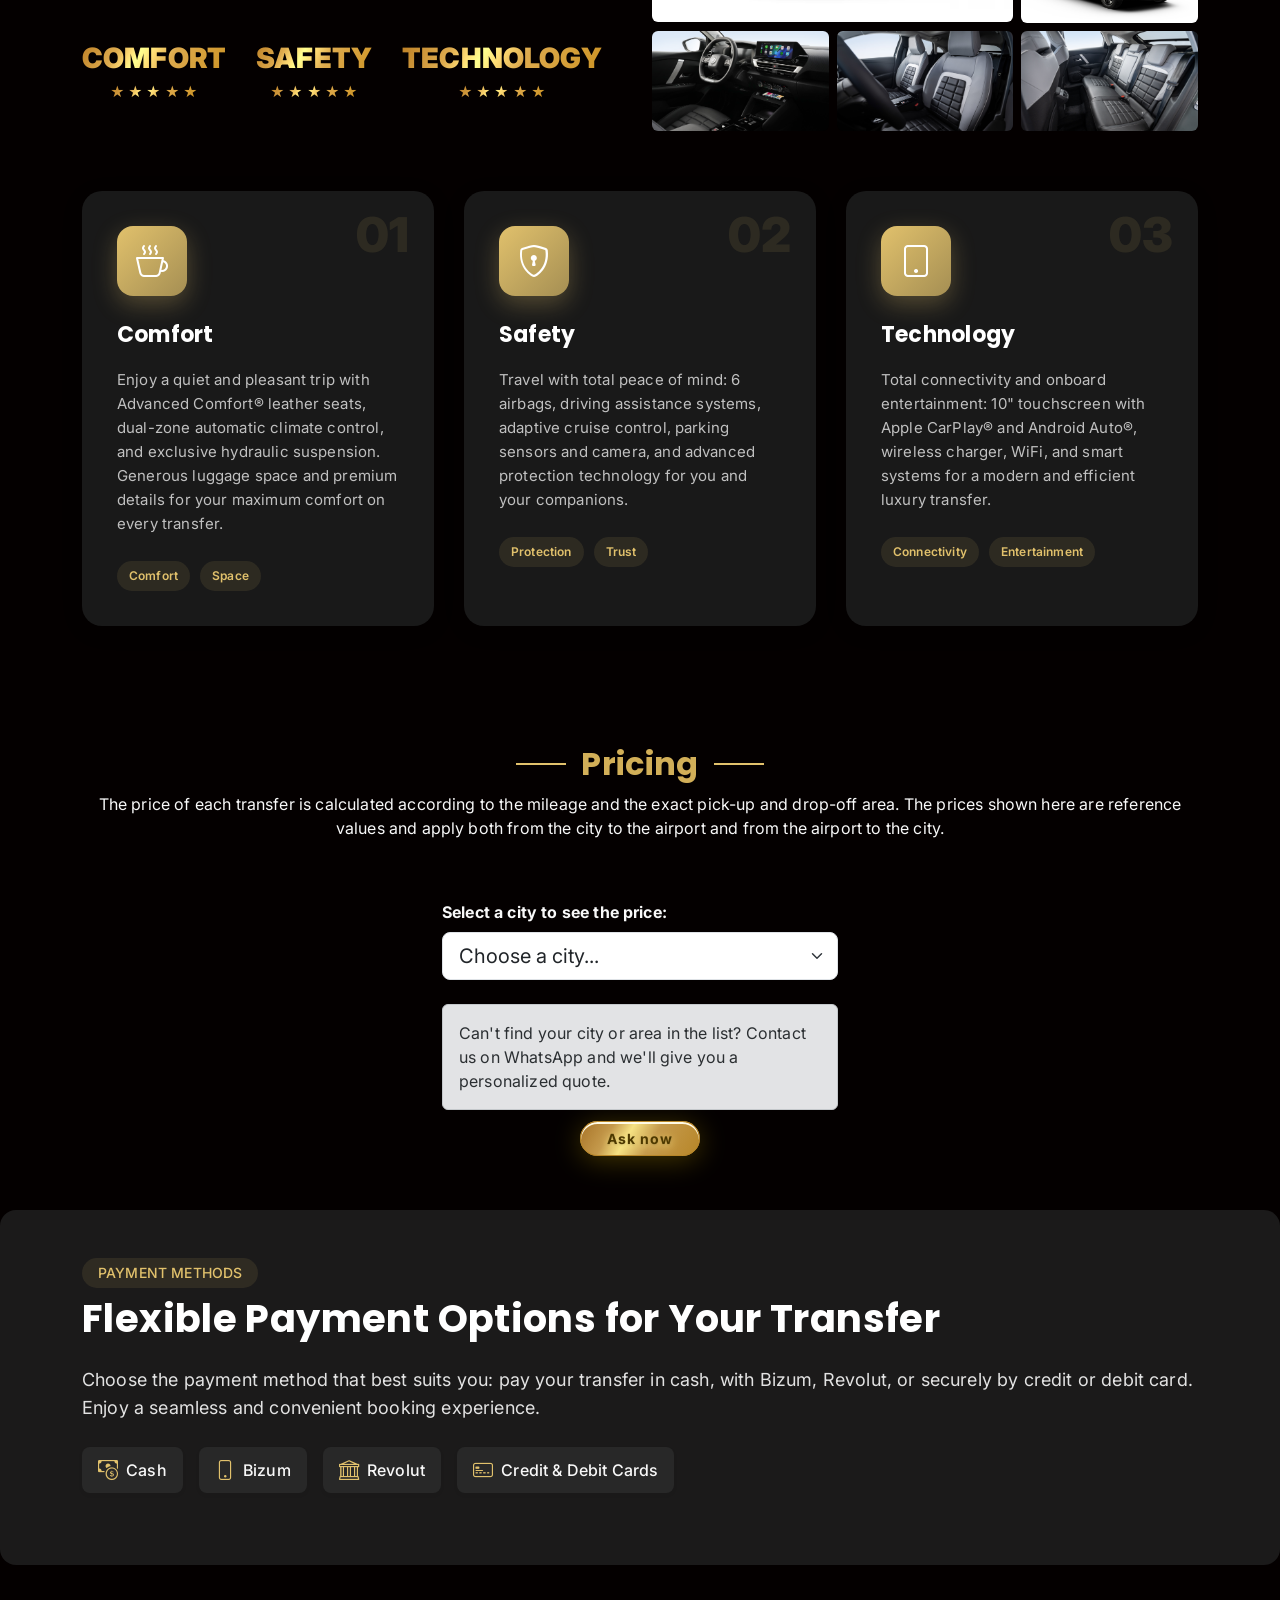
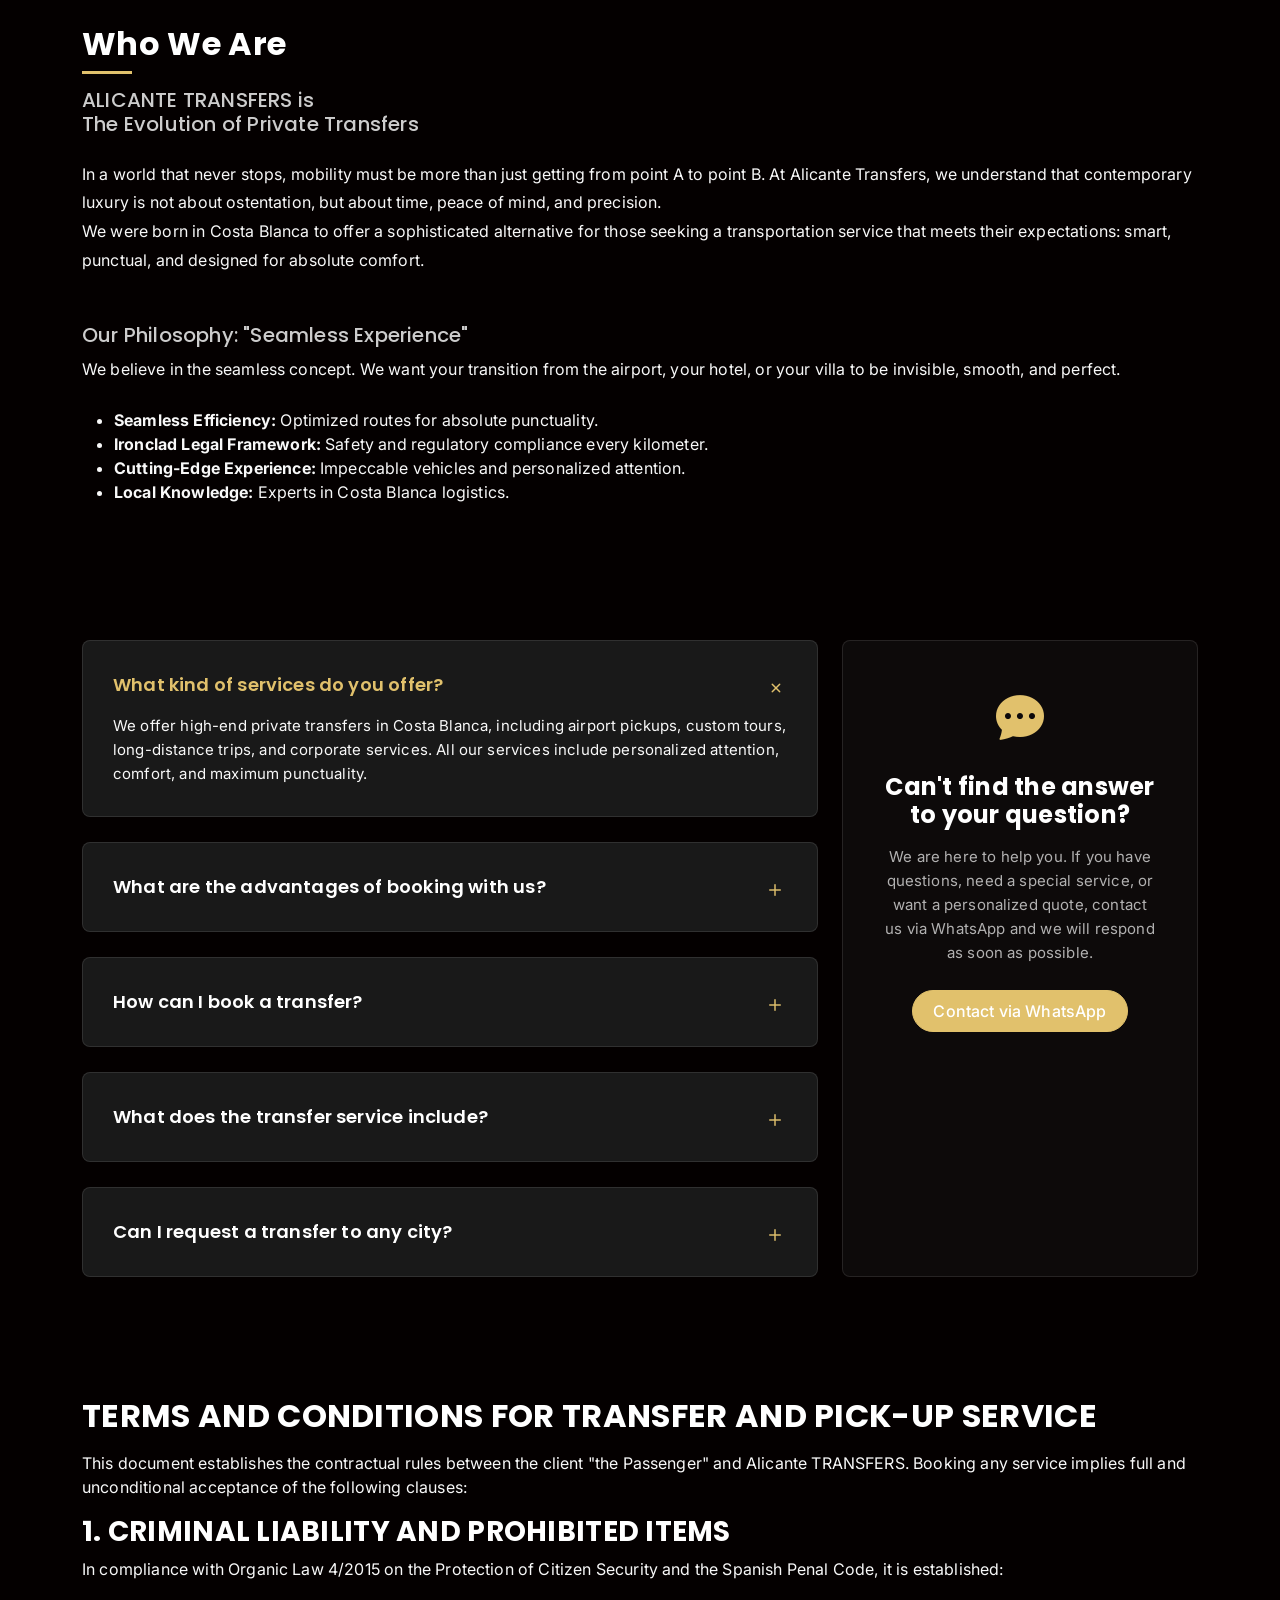
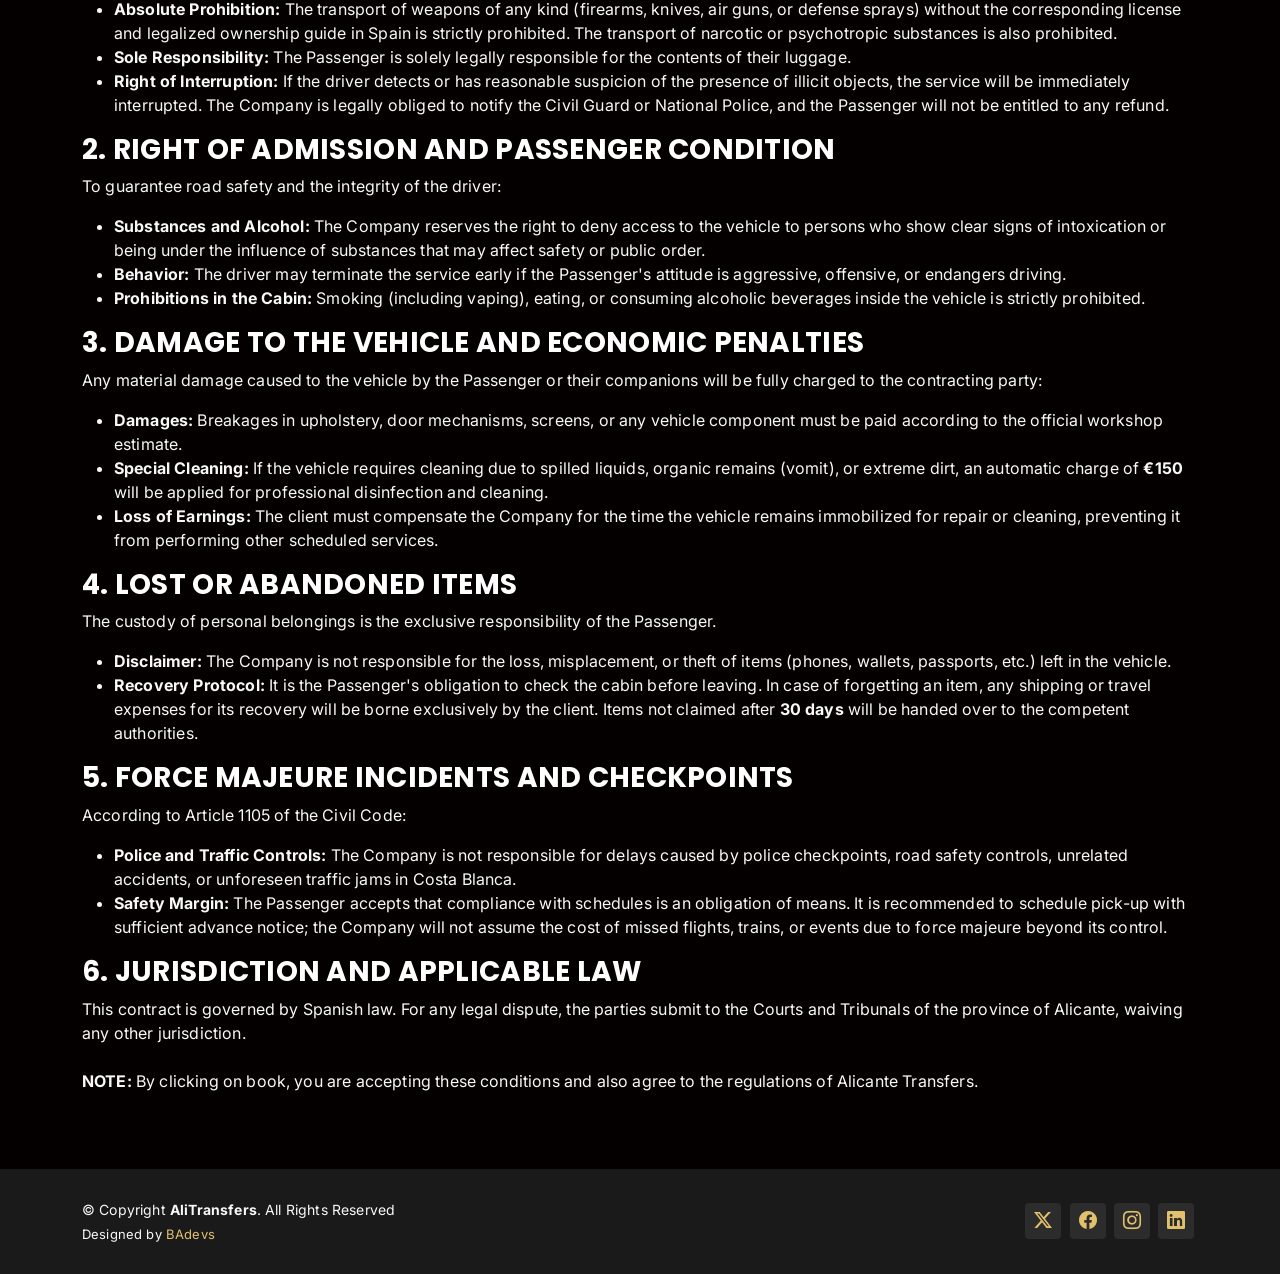
==== commit fd31d3af: "tag manager client" ====
--- a/index.html
+++ b/index.html
@@ -113,11 +113,12 @@
     ]
   }
   </script>
+  <!-- Google Tag Manager -->
   <script>(function(w,d,s,l,i){w[l]=w[l]||[];w[l].push({'gtm.start':
   new Date().getTime(),event:'gtm.js'});var f=d.getElementsByTagName(s)[0],
   j=d.createElement(s),dl=l!='dataLayer'?'&l='+l:'';j.async=true;j.src=
   'https://www.googletagmanager.com/gtm.js?id='+i+dl;f.parentNode.insertBefore(j,f);
-  })(window,document,'script','dataLayer','GTM-KZGMG6LC');</script>
+  })(window,document,'script','dataLayer','GTM-K7KS6S78');</script>
   <!-- End Google Tag Manager -->
 
   <!-- Favicons -->
@@ -140,9 +141,6 @@
   <!-- Main CSS File -->
   <link href="assets/css/main.css" rel="stylesheet">
 
-  <!-- Chatbot Widget CSS -->
-  <link href="assets/css/chatbot.css" rel="stylesheet">
-
   <!-- Icons -->
   <link rel="preload" href="https://cdnjs.cloudflare.com/ajax/libs/font-awesome/6.0.0/css/all.min.css" as="style" onload="this.onload=null;this.rel='stylesheet'">
   <noscript><link rel="stylesheet" href="https://cdnjs.cloudflare.com/ajax/libs/font-awesome/6.0.0/css/all.min.css"></noscript>
@@ -151,7 +149,7 @@
 
 <body class="index-page" role="document">
   <!-- Google Tag Manager (noscript) -->
-  <noscript><iframe src="https://www.googletagmanager.com/ns.html?id=GTM-KZGMG6LC"
+  <noscript><iframe src="https://www.googletagmanager.com/ns.html?id=GTM-K7KS6S78"
   height="0" width="0" style="display:none;visibility:hidden"></iframe></noscript>
   <!-- End Google Tag Manager (noscript) -->
 
@@ -916,9 +914,6 @@
   <!-- Main JS File -->
   <script src="assets/js/main.js" defer></script>
 
-  <!-- Chatbot Widget JS -->
-  <script src="assets/js/chatbot.js" defer></script>
-
 </body>
 
 </html>
